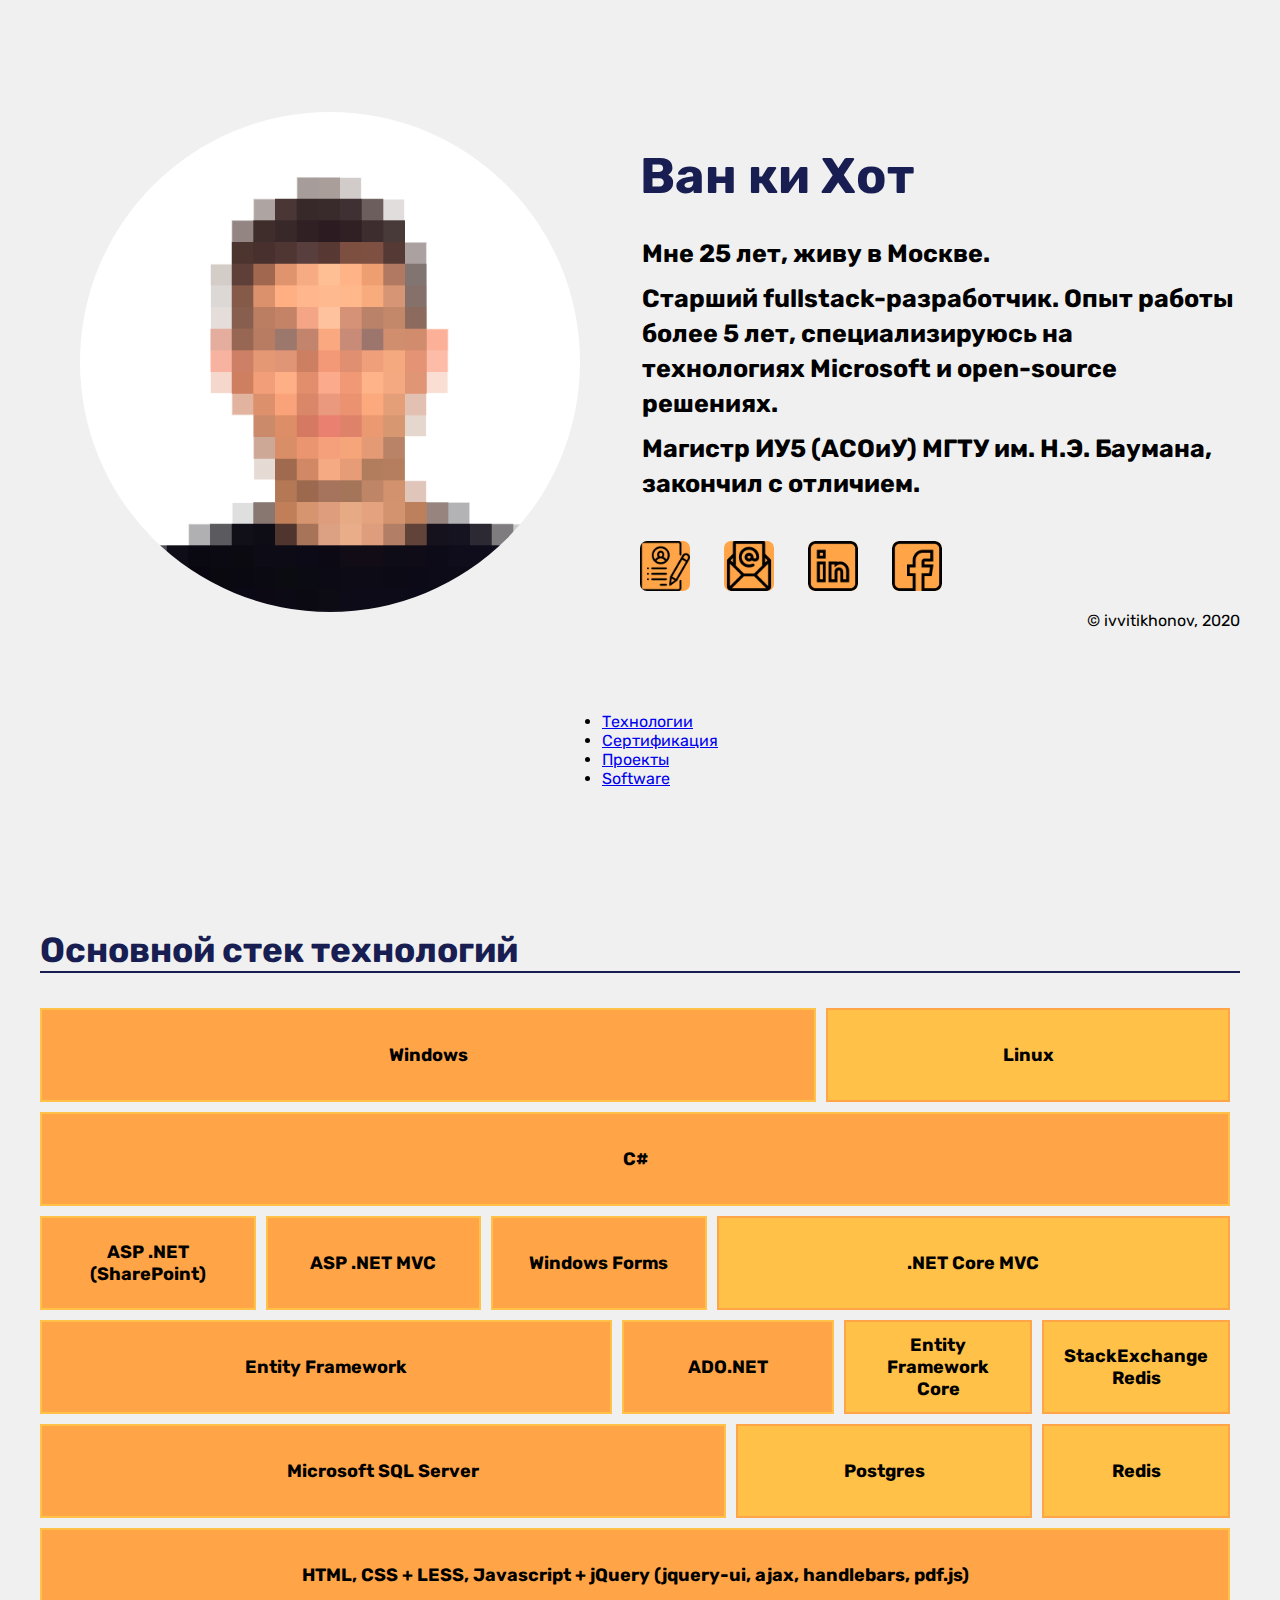
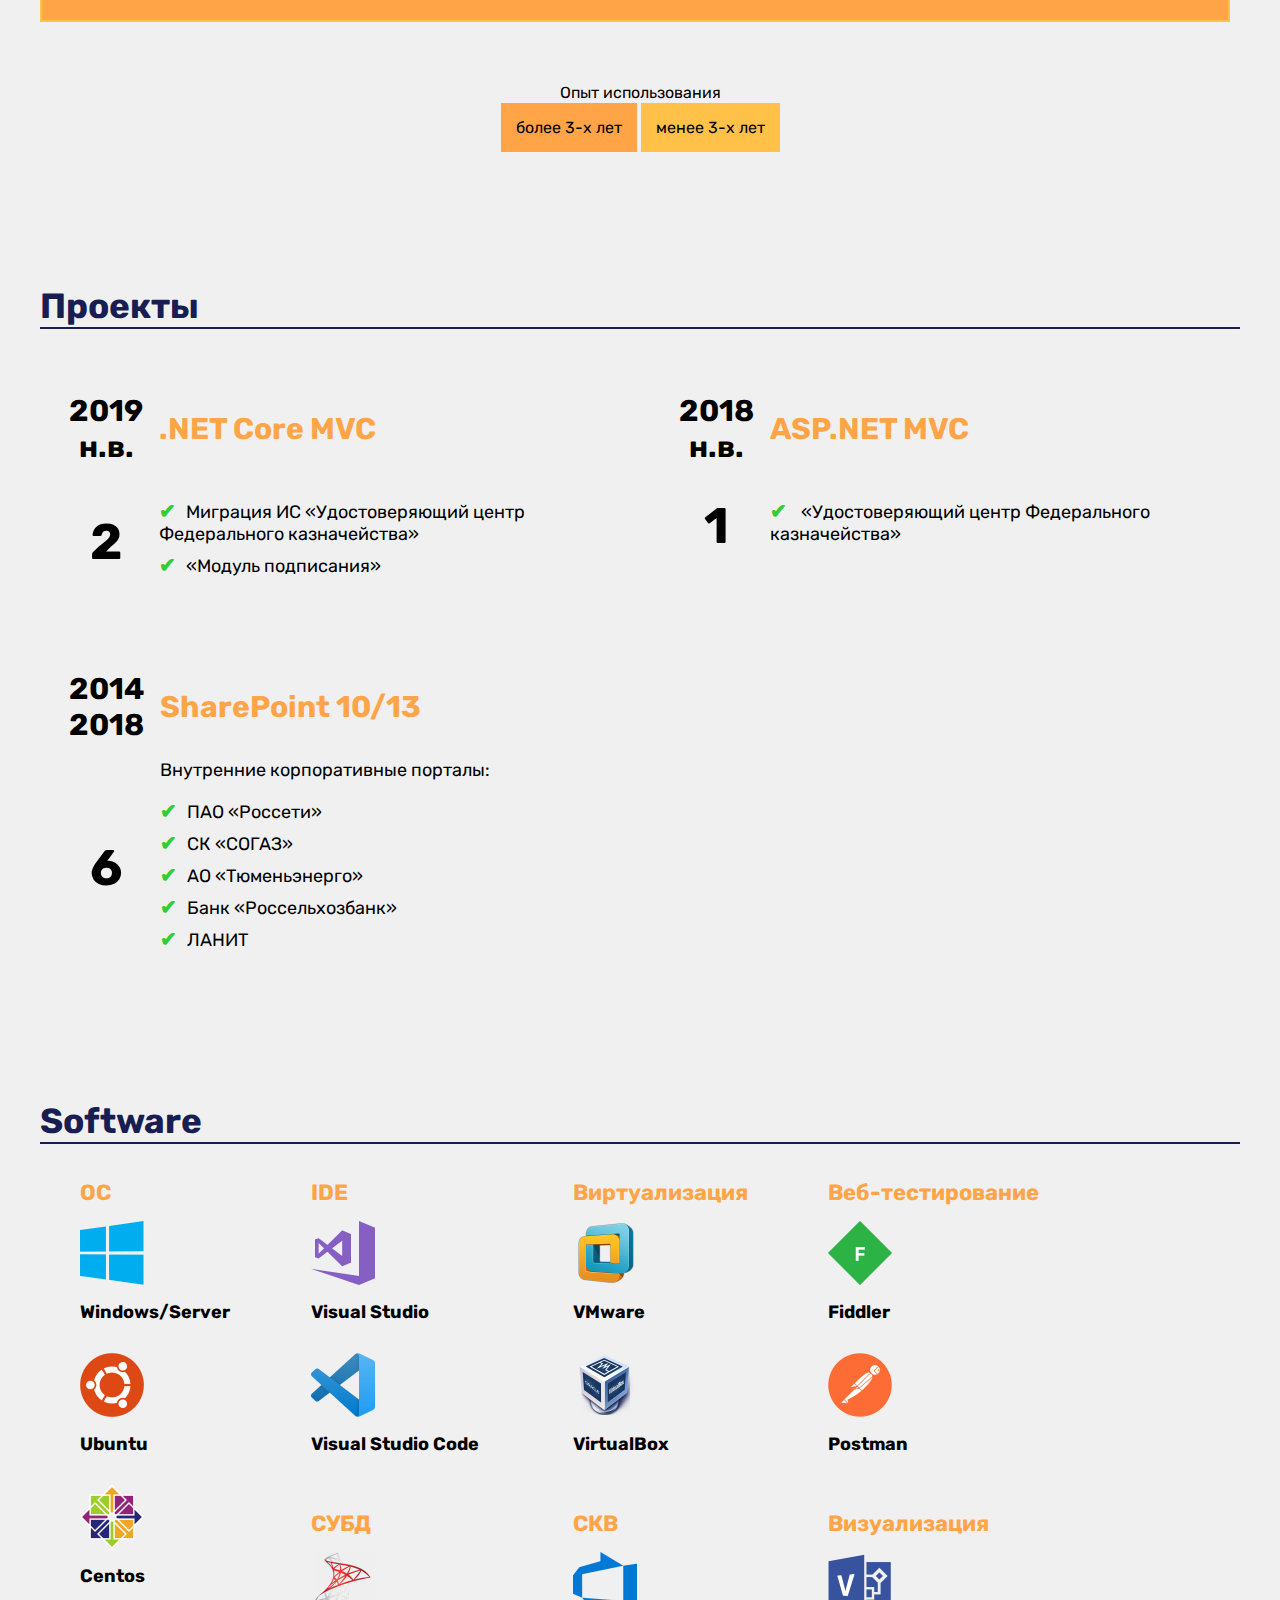
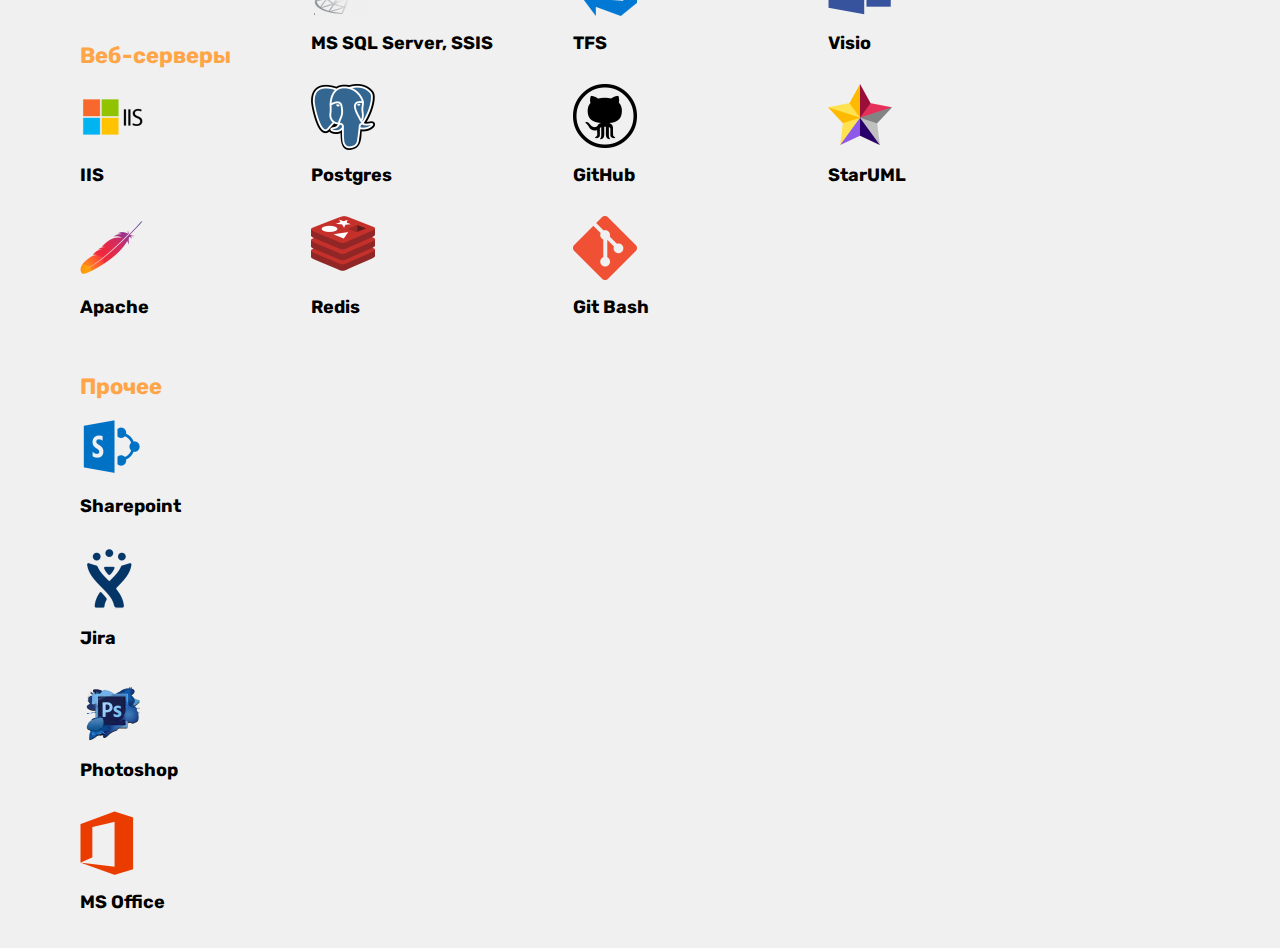
==== index.html @ 40500d55 "fix description" ====
<!-- based on https://teambit.io/ -->

<!DOCTYPE html>
<html>

<head>
        <meta name="viewport" content="width=device-width, initial-scale=1.0">
        <link href="https://fonts.googleapis.com/css?family=Rubik&display=swap&subset=cyrillic" rel="stylesheet">
        <link rel="stylesheet" type="text/css" href="css/style.css" />
        <link rel="stylesheet" type="text/css" href="css/main-stack.css" />
        <link rel="stylesheet" type="text/css" href="css/projects.css" />
        <link rel="stylesheet" type="text/css" href="css/tools.css" />
        <link rel="shortcut icon" href="img/favicon_transp.ico" type="image/x-icon">
        <script src="js/jquery-3.4.1.min.js"></script>
        <script src="js/code.js"></script>
        <title>
                Van ki Hot
        </title>
        <meta charset="utf-8">
</head>

<body>
        <a id="btn_up"></a>
        <main>
                <section class="page__section">
                        <figure class="page__section_content-left">
                                <img class="me__photo" src="img/me_500.png">
                        </figure>
                        <div class="page__section_content-right page__section_content-me">
                                <span class="me__name">
                                        Ван ки Хот
                                </span>
                                <p class="me__description">Мне 25 лет, живу в Москве.</p>
                                <p class="me__description">Старший fullstack-разработчик. Опыт работы более 5 лет,
                                                специализируюсь на технологиях Microsoft и open-source решениях.</p>
                                <p class="me__description">Магистр ИУ5 (АСОиУ) МГТУ им. Н.Э. Баумана, закончил с
                                        отличием.</p>
                                <div class="socials">
                                        <a class="socials__btn socials__btn-hh" href="#" title="Резюме"></a>
                                        <a class="socials__btn socials__btn-email" href="#" title="Почта"></a>
                                        <a class="socials__btn socials__btn-li" href="#" title="Linkedin"></a>
                                        <a class="socials__btn socials__btn-fb" href="#" title="Facebook"></a>
                                </div>
                                <p class="copy">&copy; ivvitikhonov, 2020 </p>
                        </div>
                </section>
                <div class="navigation">
                        <ul>
                                <li><a class="anchor" href="#tech">Технологии</a></li>
                                <li><a class="anchor" href="#certs">Сертификация</a></li>
                                <li><a class="anchor" href="#projects">Проекты</a></li>
                                <li><a class="anchor" href="#soft">Software</a></li>
                        </ul>
                </div>
        </main>
        <main>
                <section class="page__section">
                        <div class="page__section-title"><a name="tech">Основной стек технологий</a></div>
                        <div class="main-stack">
                                <div class="flex-container">
                                        <div class="main-stack__row win">Windows</div>
                                        <div class="main-stack__row lin ls3">Linux</div>
                                </div>
                                <div class="flex-container">
                                        <div class="main-stack__row csharp">C#</div>
                                </div>
                                <div class="flex-container">
                                        <div class="main-stack__row sp">ASP .NET (SharePoint)</div>
                                        <div class="main-stack__row net-mvc">ASP .NET MVC</div>
                                        <div class="main-stack__row win-forms">Windows Forms</div>
                                        <div class="main-stack__row net-core ls3">.NET Core MVC</div>
                                </div>
                                <div class="flex-container">
                                        <div class="main-stack__row ef">Entity Framework</div>
                                        <div class="main-stack__row ado-net">ADO.NET</div>
                                        <div class="main-stack__row ef-core ls3">Entity Framework Core</div>
                                        <div class="main-stack__row se-redis ls3">StackExchange Redis</div>
                                </div>
                                <div class="flex-container">
                                        <div class="main-stack__row ms-sql">Microsoft SQL Server</div>
                                        <div class="main-stack__row pg ls3">Postgres</div>
                                        <div class="main-stack__row redis ls3">Redis</div>
                                </div>
                                <div class="flex-container">
                                        <div class="main-stack__row web">HTML, CSS + LESS, Javascript + jQuery
                                                (jquery-ui, ajax, handlebars, pdf.js)</div>
                                </div>
                                <div class="main-stack_legend">
                                        <p>Опыт использования</p>
                                        <div class="duration mr3">более 3-х лет</div>
                                        <div class="duration ls3">менее 3-х лет</div>
                                </div>
                        </div>
                </section>
        </main>
        <main>
                <section class="page__section">
                        <div class="page__section-title"><a name="projects">Проекты</a></div>
                        <div class="projects">
                                <div class="flex-container">
                                        <div class="projects__row">
                                                <table>
                                                        <tr>
                                                                <td class="title">2019<br>н.в.</td>
                                                                <td class="title header">.NET Core MVC</td>
                                                        </tr>
                                                        <tr>
                                                                <td class="title count">2</td>
                                                                <td class="projects__row-description">
                                                                        <ul>
                                                                                <li>Миграция ИС «Удостоверяющий центр
                                                                                        Федерального казначейства»</li>
                                                                                <li>«Модуль подписания»</li>
                                                                        </ul>
                                                                </td>
                                                        </tr>
                                                </table>
                                        </div>
                                        <div class="projects__row">
                                                <table>
                                                        <tr>
                                                                <td class="title">2018<br>н.в.</td>
                                                                <td class="title header">ASP.NET MVC</td>
                                                        </tr>
                                                        <tr>
                                                                <td class="title count">1</td>
                                                                <td class="projects__row-description">
                                                                        <ul>
                                                                                <li>
                                                                                        «Удостоверяющий центр
                                                                                        Федерального казначейства»
                                                                                </li>
                                                                        </ul>

                                                                </td>
                                                        </tr>
                                                </table>
                                        </div>
                                        <div class="projects__row">
                                                <table>
                                                        <tr>
                                                                <td class="title">2014<br>2018</td>
                                                                <td class="title header">SharePoint 10/13</td>
                                                        </tr>
                                                        <tr>
                                                                <td class="title count">6</td>
                                                                <td class="projects__row-description">
                                                                        Внутренние корпоративные порталы:
                                                                        <ul>
                                                                                <li>ПАО «Россети»</li>
                                                                                <li>СК «СОГАЗ»</li>
                                                                                <li>АО «Тюменьэнерго»</li>
                                                                                <li>Банк «Россельхозбанк»</li>
                                                                                <li>ЛАНИТ</li>
                                                                        </ul>
                                                                </td>
                                                        </tr>
                                                </table>
                                        </div>
                                </div>
                        </div>
                </section>
        </main>
        <main>
                <section class="page__section">
                        <div class="page__section-title"><a name="soft">Software</a></div>
                        <div class="tools__container">
                                <div class="tools__container-column">
                                        <div class="tools__group">
                                                <div class="tools__group-title">ОС</div>
                                                <div class="tools__group-item">
                                                        <div class="tool__logo win10"></div>
                                                        <div class="tool__title">Windows/Server</div>
                                                </div>
                                                <div class="tools__group-item">
                                                        <div class="tool__logo ubuntu"></div>
                                                        <div class="tool__title">Ubuntu</div>
                                                </div>
                                                <div class="tools__group-item">
                                                        <div class="tool__logo centos"></div>
                                                        <div class="tool__title">Centos</div>
                                                </div>
                                        </div>
                                        <div class="tools__group">
                                                <div class="tools__group-title">Веб-серверы</div>
                                                <div class="tools__group-item">
                                                        <div class="tool__logo iis"></div>
                                                        <div class="tool__title">IIS</div>
                                                </div>
                                                <div class="tools__group-item">
                                                        <div class="tool__logo apache"></div>
                                                        <div class="tool__title">Apache</div>
                                                </div>
                                        </div>
                                </div>
                                <div class="tools__container-column">
                                        <div class="tools__group">
                                                <div class="tools__group-title">IDE</div>
                                                <div class="tools__group-item">
                                                        <div class="tool__logo vs"></div>
                                                        <div class="tool__title">Visual Studio</div>
                                                </div>
                                                <div class="tools__group-item">
                                                        <div class="tool__logo vscode"></div>
                                                        <div class="tool__title">Visual Studio Code</div>
                                                </div>
                                        </div>
                                        <div class="tools__group">
                                                <div class="tools__group-title">СУБД</div>
                                                <div class="tools__group-item">
                                                        <div class="tool__logo sqlserver"></div>
                                                        <div class="tool__title">MS SQL Server, SSIS</div>
                                                </div>
                                                <div class="tools__group-item">
                                                        <div class="tool__logo postgres"></div>
                                                        <div class="tool__title">Postgres</div>
                                                </div>
                                                <div class="tools__group-item">
                                                        <div class="tool__logo redis"></div>
                                                        <div class="tool__title">Redis</div>
                                                </div>
                                        </div>
                                </div>
                                <div class="tools__container-column">
                                        <div class="tools__group">
                                                <div class="tools__group-title">Виртуализация</div>
                                                <div class="tools__group-item">
                                                        <div class="tool__logo vmware"></div>
                                                        <div class="tool__title">VMware</div>
                                                </div>
                                                <div class="tools__group-item">
                                                        <div class="tool__logo vb"></div>
                                                        <div class="tool__title">VirtualBox</div>
                                                </div>
                                        </div>
                                        <div class="tools__group">
                                                <div class="tools__group-title">CКВ</div>
                                                <div class="tools__group-item">
                                                        <div class="tool__logo tfs"></div>
                                                        <div class="tool__title">TFS</div>
                                                </div>
                                                <div class="tools__group-item">
                                                        <div class="tool__logo github"></div>
                                                        <div class="tool__title">GitHub</div>
                                                </div>
                                                <div class="tools__group-item">
                                                        <div class="tool__logo git"></div>
                                                        <div class="tool__title">Git Bash</div>
                                                </div>
                                        </div>
                                </div>
                                <div class="tools__container-column">
                                        <div class="tools__group">
                                                <div class="tools__group-title">Веб-тестирование</div>
                                                <div class="tools__group-item">
                                                        <div class="tool__logo fiddler"></div>
                                                        <div class="tool__title">Fiddler</div>
                                                </div>
                                                <div class="tools__group-item">
                                                        <div class="tool__logo postman"></div>
                                                        <div class="tool__title">Postman</div>
                                                </div>
                                        </div>
                                        <div class="tools__group">
                                                <div class="tools__group-title">Визуализация</div>
                                                <div class="tools__group-item">
                                                        <div class="tool__logo visio"></div>
                                                        <div class="tool__title">Visio</div>
                                                </div>
                                                <div class="tools__group-item">
                                                        <div class="tool__logo staruml"></div>
                                                        <div class="tool__title">StarUML</div>
                                                </div>
                                        </div>
                                </div>
                                <div class="tools__container-column">
                                        <div class="tools__group">
                                                <div class="tools__group-title">Прочее</div>
                                                <div class="tools__group-item">
                                                        <div class="tool__logo sp"></div>
                                                        <div class="tool__title">Sharepoint</div>
                                                </div>
                                                <div class="tools__group-item">
                                                        <div class="tool__logo jira"></div>
                                                        <div class="tool__title">Jira</div>
                                                </div>
                                                <div class="tools__group-item">
                                                        <div class="tool__logo ps"></div>
                                                        <div class="tool__title">Photoshop</div>
                                                </div>
                                                <div class="tools__group-item">
                                                        <div class="tool__logo office"></div>
                                                        <div class="tool__title">MS Office</div>
                                                </div>
                                        </div>
                                </div>
                        </div>
                </section>
        </main>
</body>

</html>
---- css/style.css ----
html {
  font-family: Rubik, sans-serif;
}
body {
  min-height: 100%;
  margin: 0;
  background-color: #f0f0f0;
}
main {
  min-height: 100vh;
  display: flex;
  flex-direction: column;
  justify-content: center;
  align-items: center;
}
.page__section {
  width: 1200px;
  max-width: 1200px;
  clear: both;
}
.page__section-title {
  font-size: 35px;
  font-weight: bold;
  color: #181e52;
  border-bottom: 2px solid;
}
.page__section_content-left {
  float: left;
}
.page__section_content-right {
  float: right;
}
.page__section_content-me {
  padding: 50px 0;
  max-width: 600px;
}
.me__photo {
  background-color: white;
  max-width: 500px;
  width: 100%;
  height: auto;
  border-radius: 50%;
}
.me__name {
  display: block;
  font-weight: bold;
  color: #181e52;
  font-size: 50px;
  padding-bottom: 20px;
}
.me__description {
  line-height: 1.4;
  margin: 10px 0;
  font-weight: bold;
  font-size: 25px;
  padding-left: 2px;
}
.socials {
  padding: 30px 0 0;
}
.socials a:last-child {
  margin-right: 0;
}
.socials__btn {
  height: 50px;
  width: 50px;
  color: #fff;
  font-size: 0.875rem;
  background: #ffa547;
  border-radius: 7px;
  border: none;
  position: relative;
  display: inline-block;
  margin-right: 30px;
  background-size: contain;
}
.socials__btn-hh {
  background-image: url('../img/icon/resume.png');
}
.socials__btn-email {
  background-image: url('../img/icon/mail.png');
}
.socials__btn-li {
  background-image: url('../img/icon/linkedin.png');
}
.socials__btn-fb {
  background-image: url('../img/icon/facebook.png');
}
.copy {
  text-align: right;
}
@media screen and (max-width: 1200px) {
  .page__section {
    padding: 10px 10% 0;
    margin-bottom: 0;
    max-width: 600px;
  }
  .page__section_content-me {
    padding: 0;
  }
  .me__name {
    font-size: 30px;
    padding: 10px 0;
  }
  .me__description {
    font-size: 18px;
  }
  .copy {
    display: block;
    padding: 40px 0 10px;
    text-align: right;
  }
  .socials__btn {
    display: inline-block;
    margin-right: 12px;
  }
}
---- css/main-stack.css ----
/* Common */
.flex-container {
  display: flex;
  flex-direction: row;
  justify-content: space-between;
}
/* main-stack */
.main-stack {
  text-align: center;
  margin-top: 35px;
}
.main-stack__row {
  align-items: center;
  justify-content: center;
  display: flex;
  height: 50px;
  border: 2px solid #ffc147;
  padding: 20px;
  margin-bottom: 10px;
  margin-right: 10px;
  background: #ffa547;
  font-size: 18px;
  font-weight: bold;
}
.main-stack__row.ls3 {
  background: #ffc147;
  border: 2px solid #ffa547;
}
.main-stack__row.win {
  width: 61%;
}
.main-stack__row.lin {
  width: 30%;
}
.main-stack__row.csharp {
  width: 100%;
}
.main-stack__row.sp,
.main-stack__row.net-mvc,
.main-stack__row.win-forms {
  width: 14.3%;
}
.main-stack__row.net-core {
  width: 39.1%;
}
.main-stack__row.ef {
  width: 44%;
}
.main-stack__row.ado-net {
  width: 14%;
}
.main-stack__row.ef-core,
.main-stack__row.se-redis,
.main-stack__row.redis {
  width: 12%;
}
.main-stack__row.ms-sql {
  width: 53.5%;
}
.main-stack__row.pg {
  width: 21%;
}
.main-stack__row.web {
  width: 100%;
}
.main-stack_legend {
  padding: 35px;
}
.main-stack_legend .duration {
  width: 30px;
  height: 30px;
  display: inline;
  padding: 15px;
}
.main-stack_legend .duration.mr3 {
  background: #ffa547;
}
.main-stack_legend .duration.ls3 {
  background: #ffc147;
}
---- css/projects.css ----
.projects {
  text-align: center;
  margin-top: 35px;
}
.projects__row {
  width: 45%;
  align-items: center;
  display: flex;
  align-items: flex-start;
  padding: 20px;
  margin-bottom: 10px;
  margin-right: 10px;
  font-size: 18px;
}
.projects__row ul {
  padding: 0;
}
.projects__row li {
  padding-bottom: 8px;
  list-style-type: none;
}
.projects__row li:before {
  content: "✔";
  color: limegreen;
  font-weight: bold;
  padding-right: 10px;
  font-size: 20px;
}
.projects__row td:nth-child(2) {
  text-align: left;
}
.projects__row td {
  padding: 7px;
}
.projects__row-description {
  text-align: left;
  font-size: 18px;
}
.projects__row .title {
  font-size: 30px;
  font-weight: bold;
}
.projects__row .title.header {
  color: #ffa547;
}
.projects__row .title.count {
  font-size: 50px;
}
.flex-container {
  display: flex;
  flex-direction: row;
  justify-content: space-between;
  flex-wrap: wrap;
}
---- css/tools.css ----
.tools__container {
  display: flex;
  flex-wrap: wrap;
  margin-top: 15px;
}
.tools__group {
  padding: 20px 40px;
}
.tools__group-title {
  color: #ffa547;
  font-weight: bold;
  font-size: 22px;
}
.tools__group-item {
  background-repeat: no-repeat;
  padding: 15px 0;
}
.tools__group-item .tool__logo {
  width: 80px;
  height: 80px;
  background-repeat: no-repeat;
}
.tools__group-item .tool__logo.win10 {
  background-image: url('../img/tools/win10_64.png');
}
.tools__group-item .tool__logo.ubuntu {
  background-image: url('../img/tools/ubuntu_64.png');
}
.tools__group-item .tool__logo.centos {
  background-image: url('../img/tools/centos_64.png');
}
.tools__group-item .tool__logo.vs {
  background-image: url('../img/tools/vs_64.png');
}
.tools__group-item .tool__logo.vscode {
  background-image: url('../img/tools/vscode_64.png');
}
.tools__group-item .tool__logo.sqlserver {
  background-image: url('../img/tools/sqlserver_64.png');
}
.tools__group-item .tool__logo.postgres {
  background-image: url('../img/tools/postgres_64.png');
}
.tools__group-item .tool__logo.redis {
  background-image: url('../img/tools/redis_64.png');
}
.tools__group-item .tool__logo.iis {
  background-image: url('../img/tools/iis_64.png');
}
.tools__group-item .tool__logo.apache {
  background-image: url('../img/tools/apache_64.png');
}
.tools__group-item .tool__logo.vmware {
  background-image: url('../img/tools/vmware_64.png');
}
.tools__group-item .tool__logo.vb {
  background-image: url('../img/tools/vb_64.png');
}
.tools__group-item .tool__logo.fiddler {
  background-image: url('../img/tools/fiddler_64.png');
}
.tools__group-item .tool__logo.postman {
  background-image: url('../img/tools/postman_64.png');
}
.tools__group-item .tool__logo.tfs {
  background-image: url('../img/tools/tfs_64.png');
}
.tools__group-item .tool__logo.git {
  background-image: url('../img/tools/git_64.png');
}
.tools__group-item .tool__logo.github {
  background-image: url('../img/tools/github_64.png');
}
.tools__group-item .tool__logo.visio {
  background-image: url('../img/tools/visio_64.png');
}
.tools__group-item .tool__logo.staruml {
  background-image: url('../img/tools/staruml_64.png');
}
.tools__group-item .tool__logo.ps {
  background-image: url('../img/tools/ps_64.png');
}
.tools__group-item .tool__logo.jira {
  background-image: url('../img/tools/jira_64.png');
}
.tools__group-item .tool__logo.office {
  background-image: url('../img/tools/office_64.png');
}
.tools__group-item .tool__logo.sp {
  background-image: url('../img/tools/sp_64.png');
}
.tools__group-item .tool__use {
  height: 20px;
  width: 128px;
  background-color: lime;
  border-radius: 20px;
}
.tools__group-item .tool__title {
  color: black;
  font-weight: bold;
  font-size: 18px;
}
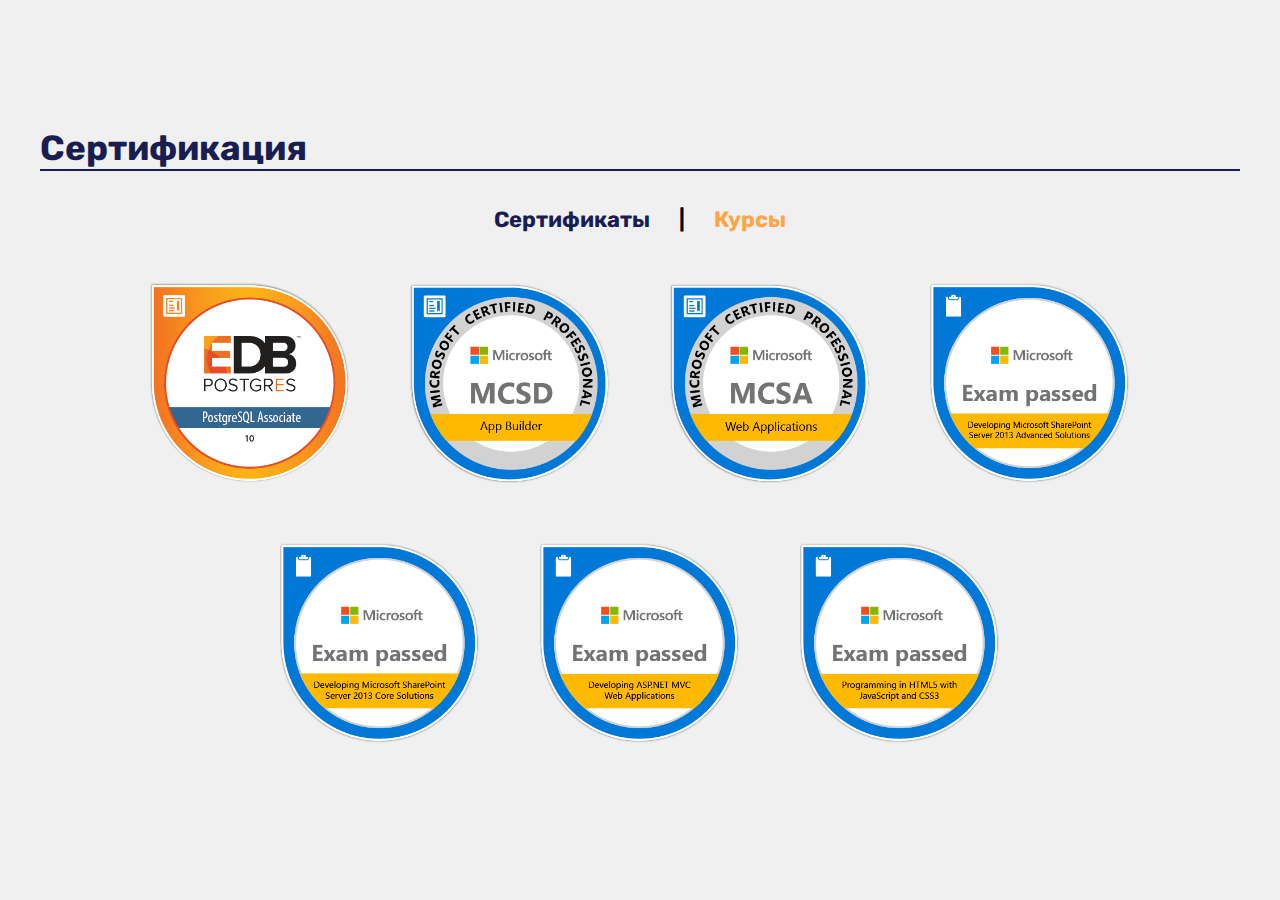
==== commit 945d94ad: "init commit" ====
--- a/index.html
+++ b/index.html
@@ -7,9 +7,7 @@
         <meta name="viewport" content="width=device-width, initial-scale=1.0">
         <link href="https://fonts.googleapis.com/css?family=Rubik&display=swap&subset=cyrillic" rel="stylesheet">
         <link rel="stylesheet" type="text/css" href="css/style.css" />
-        <link rel="stylesheet" type="text/css" href="css/main-stack.css" />
-        <link rel="stylesheet" type="text/css" href="css/projects.css" />
-        <link rel="stylesheet" type="text/css" href="css/tools.css" />
+        <link rel="stylesheet" type="text/css" href="css/certs.css" />
         <link rel="shortcut icon" href="img/favicon_transp.ico" type="image/x-icon">
         <script src="js/jquery-3.4.1.min.js"></script>
         <script src="js/code.js"></script>
@@ -20,279 +18,29 @@
 </head>
 
 <body>
-        <a id="btn_up"></a>
         <main>
                 <section class="page__section">
-                        <figure class="page__section_content-left">
-                                <img class="me__photo" src="img/me_500.png">
-                        </figure>
-                        <div class="page__section_content-right page__section_content-me">
-                                <span class="me__name">
-                                        Ван ки Хот
-                                </span>
-                                <p class="me__description">Мне 25 лет, живу в Москве.</p>
-                                <p class="me__description">Старший fullstack-разработчик. Опыт работы более 5 лет,
-                                                специализируюсь на технологиях Microsoft и open-source решениях.</p>
-                                <p class="me__description">Магистр ИУ5 (АСОиУ) МГТУ им. Н.Э. Баумана, закончил с
-                                        отличием.</p>
-                                <div class="socials">
-                                        <a class="socials__btn socials__btn-hh" href="#" title="Резюме"></a>
-                                        <a class="socials__btn socials__btn-email" href="#" title="Почта"></a>
-                                        <a class="socials__btn socials__btn-li" href="#" title="Linkedin"></a>
-                                        <a class="socials__btn socials__btn-fb" href="#" title="Facebook"></a>
+                        <div class="page__section-title"><a name="certs">Сертификация</a></div>
+                        <div id="certs">
+                                <div class="sub-titles">
+                                        <div class="sub-title" data-source="0">Сертификаты</div>
+                                        <div class="sub-title-delimiter">|</div>
+                                        <div class="sub-title" data-source="1">Курсы</div>
                                 </div>
-                                <p class="copy">&copy; ivvitikhonov, 2020 </p>
-                        </div>
-                </section>
-                <div class="navigation">
-                        <ul>
-                                <li><a class="anchor" href="#tech">Технологии</a></li>
-                                <li><a class="anchor" href="#certs">Сертификация</a></li>
-                                <li><a class="anchor" href="#projects">Проекты</a></li>
-                                <li><a class="anchor" href="#soft">Software</a></li>
-                        </ul>
-                </div>
-        </main>
-        <main>
-                <section class="page__section">
-                        <div class="page__section-title"><a name="tech">Основной стек технологий</a></div>
-                        <div class="main-stack">
-                                <div class="flex-container">
-                                        <div class="main-stack__row win">Windows</div>
-                                        <div class="main-stack__row lin ls3">Linux</div>
+                                <div id="cert-items" class="flex-container" data-target="0">
+                                        <div class="cert edb-pg-a"></div>
+                                        <div class="cert mcsd"></div>
+                                        <div class="cert mcsa"></div>
+                                        <div class="cert ms489"></div>
+                                        <div class="cert ms488"></div>
+                                        <div class="cert ms486"></div>
+                                        <div class="cert ms480"></div>
                                 </div>
-                                <div class="flex-container">
-                                        <div class="main-stack__row csharp">C#</div>
-                                </div>
-                                <div class="flex-container">
-                                        <div class="main-stack__row sp">ASP .NET (SharePoint)</div>
-                                        <div class="main-stack__row net-mvc">ASP .NET MVC</div>
-                                        <div class="main-stack__row win-forms">Windows Forms</div>
-                                        <div class="main-stack__row net-core ls3">.NET Core MVC</div>
-                                </div>
-                                <div class="flex-container">
-                                        <div class="main-stack__row ef">Entity Framework</div>
-                                        <div class="main-stack__row ado-net">ADO.NET</div>
-                                        <div class="main-stack__row ef-core ls3">Entity Framework Core</div>
-                                        <div class="main-stack__row se-redis ls3">StackExchange Redis</div>
-                                </div>
-                                <div class="flex-container">
-                                        <div class="main-stack__row ms-sql">Microsoft SQL Server</div>
-                                        <div class="main-stack__row pg ls3">Postgres</div>
-                                        <div class="main-stack__row redis ls3">Redis</div>
-                                </div>
-                                <div class="flex-container">
-                                        <div class="main-stack__row web">HTML, CSS + LESS, Javascript + jQuery
-                                                (jquery-ui, ajax, handlebars, pdf.js)</div>
-                                </div>
-                                <div class="main-stack_legend">
-                                        <p>Опыт использования</p>
-                                        <div class="duration mr3">более 3-х лет</div>
-                                        <div class="duration ls3">менее 3-х лет</div>
-                                </div>
-                        </div>
-                </section>
-        </main>
-        <main>
-                <section class="page__section">
-                        <div class="page__section-title"><a name="projects">Проекты</a></div>
-                        <div class="projects">
-                                <div class="flex-container">
-                                        <div class="projects__row">
-                                                <table>
-                                                        <tr>
-                                                                <td class="title">2019<br>н.в.</td>
-                                                                <td class="title header">.NET Core MVC</td>
-                                                        </tr>
-                                                        <tr>
-                                                                <td class="title count">2</td>
-                                                                <td class="projects__row-description">
-                                                                        <ul>
-                                                                                <li>Миграция ИС «Удостоверяющий центр
-                                                                                        Федерального казначейства»</li>
-                                                                                <li>«Модуль подписания»</li>
-                                                                        </ul>
-                                                                </td>
-                                                        </tr>
-                                                </table>
-                                        </div>
-                                        <div class="projects__row">
-                                                <table>
-                                                        <tr>
-                                                                <td class="title">2018<br>н.в.</td>
-                                                                <td class="title header">ASP.NET MVC</td>
-                                                        </tr>
-                                                        <tr>
-                                                                <td class="title count">1</td>
-                                                                <td class="projects__row-description">
-                                                                        <ul>
-                                                                                <li>
-                                                                                        «Удостоверяющий центр
-                                                                                        Федерального казначейства»
-                                                                                </li>
-                                                                        </ul>
-
-                                                                </td>
-                                                        </tr>
-                                                </table>
-                                        </div>
-                                        <div class="projects__row">
-                                                <table>
-                                                        <tr>
-                                                                <td class="title">2014<br>2018</td>
-                                                                <td class="title header">SharePoint 10/13</td>
-                                                        </tr>
-                                                        <tr>
-                                                                <td class="title count">6</td>
-                                                                <td class="projects__row-description">
-                                                                        Внутренние корпоративные порталы:
-                                                                        <ul>
-                                                                                <li>ПАО «Россети»</li>
-                                                                                <li>СК «СОГАЗ»</li>
-                                                                                <li>АО «Тюменьэнерго»</li>
-                                                                                <li>Банк «Россельхозбанк»</li>
-                                                                                <li>ЛАНИТ</li>
-                                                                        </ul>
-                                                                </td>
-                                                        </tr>
-                                                </table>
-                                        </div>
-                                </div>
-                        </div>
-                </section>
-        </main>
-        <main>
-                <section class="page__section">
-                        <div class="page__section-title"><a name="soft">Software</a></div>
-                        <div class="tools__container">
-                                <div class="tools__container-column">
-                                        <div class="tools__group">
-                                                <div class="tools__group-title">ОС</div>
-                                                <div class="tools__group-item">
-                                                        <div class="tool__logo win10"></div>
-                                                        <div class="tool__title">Windows/Server</div>
-                                                </div>
-                                                <div class="tools__group-item">
-                                                        <div class="tool__logo ubuntu"></div>
-                                                        <div class="tool__title">Ubuntu</div>
-                                                </div>
-                                                <div class="tools__group-item">
-                                                        <div class="tool__logo centos"></div>
-                                                        <div class="tool__title">Centos</div>
-                                                </div>
-                                        </div>
-                                        <div class="tools__group">
-                                                <div class="tools__group-title">Веб-серверы</div>
-                                                <div class="tools__group-item">
-                                                        <div class="tool__logo iis"></div>
-                                                        <div class="tool__title">IIS</div>
-                                                </div>
-                                                <div class="tools__group-item">
-                                                        <div class="tool__logo apache"></div>
-                                                        <div class="tool__title">Apache</div>
-                                                </div>
-                                        </div>
-                                </div>
-                                <div class="tools__container-column">
-                                        <div class="tools__group">
-                                                <div class="tools__group-title">IDE</div>
-                                                <div class="tools__group-item">
-                                                        <div class="tool__logo vs"></div>
-                                                        <div class="tool__title">Visual Studio</div>
-                                                </div>
-                                                <div class="tools__group-item">
-                                                        <div class="tool__logo vscode"></div>
-                                                        <div class="tool__title">Visual Studio Code</div>
-                                                </div>
-                                        </div>
-                                        <div class="tools__group">
-                                                <div class="tools__group-title">СУБД</div>
-                                                <div class="tools__group-item">
-                                                        <div class="tool__logo sqlserver"></div>
-                                                        <div class="tool__title">MS SQL Server, SSIS</div>
-                                                </div>
-                                                <div class="tools__group-item">
-                                                        <div class="tool__logo postgres"></div>
-                                                        <div class="tool__title">Postgres</div>
-                                                </div>
-                                                <div class="tools__group-item">
-                                                        <div class="tool__logo redis"></div>
-                                                        <div class="tool__title">Redis</div>
-                                                </div>
-                                        </div>
-                                </div>
-                                <div class="tools__container-column">
-                                        <div class="tools__group">
-                                                <div class="tools__group-title">Виртуализация</div>
-                                                <div class="tools__group-item">
-                                                        <div class="tool__logo vmware"></div>
-                                                        <div class="tool__title">VMware</div>
-                                                </div>
-                                                <div class="tools__group-item">
-                                                        <div class="tool__logo vb"></div>
-                                                        <div class="tool__title">VirtualBox</div>
-                                                </div>
-                                        </div>
-                                        <div class="tools__group">
-                                                <div class="tools__group-title">CКВ</div>
-                                                <div class="tools__group-item">
-                                                        <div class="tool__logo tfs"></div>
-                                                        <div class="tool__title">TFS</div>
-                                                </div>
-                                                <div class="tools__group-item">
-                                                        <div class="tool__logo github"></div>
-                                                        <div class="tool__title">GitHub</div>
-                                                </div>
-                                                <div class="tools__group-item">
-                                                        <div class="tool__logo git"></div>
-                                                        <div class="tool__title">Git Bash</div>
-                                                </div>
-                                        </div>
-                                </div>
-                                <div class="tools__container-column">
-                                        <div class="tools__group">
-                                                <div class="tools__group-title">Веб-тестирование</div>
-                                                <div class="tools__group-item">
-                                                        <div class="tool__logo fiddler"></div>
-                                                        <div class="tool__title">Fiddler</div>
-                                                </div>
-                                                <div class="tools__group-item">
-                                                        <div class="tool__logo postman"></div>
-                                                        <div class="tool__title">Postman</div>
-                                                </div>
-                                        </div>
-                                        <div class="tools__group">
-                                                <div class="tools__group-title">Визуализация</div>
-                                                <div class="tools__group-item">
-                                                        <div class="tool__logo visio"></div>
-                                                        <div class="tool__title">Visio</div>
-                                                </div>
-                                                <div class="tools__group-item">
-                                                        <div class="tool__logo staruml"></div>
-                                                        <div class="tool__title">StarUML</div>
-                                                </div>
-                                        </div>
-                                </div>
-                                <div class="tools__container-column">
-                                        <div class="tools__group">
-                                                <div class="tools__group-title">Прочее</div>
-                                                <div class="tools__group-item">
-                                                        <div class="tool__logo sp"></div>
-                                                        <div class="tool__title">Sharepoint</div>
-                                                </div>
-                                                <div class="tools__group-item">
-                                                        <div class="tool__logo jira"></div>
-                                                        <div class="tool__title">Jira</div>
-                                                </div>
-                                                <div class="tools__group-item">
-                                                        <div class="tool__logo ps"></div>
-                                                        <div class="tool__title">Photoshop</div>
-                                                </div>
-                                                <div class="tools__group-item">
-                                                        <div class="tool__logo office"></div>
-                                                        <div class="tool__title">MS Office</div>
-                                                </div>
-                                        </div>
+                                <div id="course-items" class="flex-container hidden" data-target="1">
+                                        <div class="course course_1"></div>
+                                        <div class="course course_2"></div>
+                                        <div class="course course_3"></div>
+                                        <div class="course course_4"></div>
                                 </div>
                         </div>
                 </section>
--- a/css/style.css
+++ b/css/style.css
@@ -89,6 +89,58 @@
 .copy {
   text-align: right;
 }
+.navigation {
+  padding: 30px;
+  color: #181e52;
+  font-size: 25px;
+  font-weight: bold;
+}
+.navigation ul {
+  padding: 0;
+}
+.navigation ul li {
+  display: inline;
+  padding: 0 25px;
+}
+.anchor {
+  text-decoration: none;
+}
+.anchor:link,
+.anchor:visited {
+  color: #181e52;
+}
+.anchor:hover {
+  color: #ffa547;
+}
+#btn_up {
+  display: inline-block;
+  background-color: #ffa547;
+  width: 50px;
+  height: 50px;
+  text-align: center;
+  border-radius: 4px;
+  position: fixed;
+  bottom: 50px;
+  right: 50px;
+  opacity: 0;
+  visibility: hidden;
+  z-index: 1000;
+}
+#btn_up::after {
+  content: "\21EA";
+  font-size: 40px;
+  line-height: 50px;
+  color: #fff;
+}
+#btn_up:hover,
+#btn_up:active {
+  cursor: pointer;
+  background-color: #181e52;
+}
+#btn_up.show {
+  opacity: 1;
+  visibility: visible;
+}
 @media screen and (max-width: 1200px) {
   .page__section {
     padding: 10px 10% 0;
--- a/css/certs.css
+++ b/css/certs.css
@@ -0,0 +1,91 @@
+#certs {
+  text-align: center;
+  margin-top: 35px;
+}
+#certs .hidden {
+  display: none;
+}
+#certs .sub-titles {
+  text-align: center;
+  padding-bottom: 20px;
+}
+#certs .sub-titles .sub-title {
+  display: inline;
+  font-size: 22px;
+  color: #ffa547;
+  font-weight: bold;
+  cursor: pointer;
+}
+#certs .sub-titles .sub-title:first-child {
+  color: #181e52;
+}
+#certs .sub-titles .sub-title-delimiter {
+  display: inline;
+  font-size: 22px;
+  color: black;
+  font-weight: bold;
+  padding: 0 25px;
+}
+#certs .sub-titles .sub-title:hover {
+  color: #181e52;
+}
+#certs .cert {
+  width: 200px;
+  height: 200px;
+  margin: 30px;
+}
+#certs .cert.mcsd {
+  background: url(../img/certs/MCSD.png);
+  background-size: contain;
+}
+#certs .cert.mcsa {
+  background: url(../img/certs/MCSA.png);
+  background-size: contain;
+}
+#certs .cert.ms489 {
+  background: url(../img/certs/489.png);
+  background-size: contain;
+}
+#certs .cert.ms488 {
+  background: url(../img/certs/488.png);
+  background-size: contain;
+}
+#certs .cert.ms486 {
+  background: url(../img/certs/486.png);
+  background-size: contain;
+}
+#certs .cert.ms480 {
+  background: url(../img/certs/480.png);
+  background-size: contain;
+}
+#certs .cert.edb-pg-a {
+  background: url(../img/certs/EDB_PG_A.png);
+  background-size: contain;
+}
+#certs #course-items .course {
+  width: 500px;
+  height: 354px;
+  margin: 30px;
+}
+#certs #course-items .course_1 {
+  background: url(../img/courses/course_1.jpg);
+  background-size: contain;
+}
+#certs #course-items .course_2 {
+  background: url(../img/courses/course_2.jpg);
+  background-size: contain;
+}
+#certs #course-items .course_3 {
+  background: url(../img/courses/course_3.jpg);
+  background-size: contain;
+}
+#certs #course-items .course_4 {
+  background: url(../img/courses/course_4.jpg);
+  background-size: contain;
+}
+.flex-container {
+  display: flex;
+  flex-direction: row;
+  justify-content: center;
+  flex-wrap: wrap;
+}
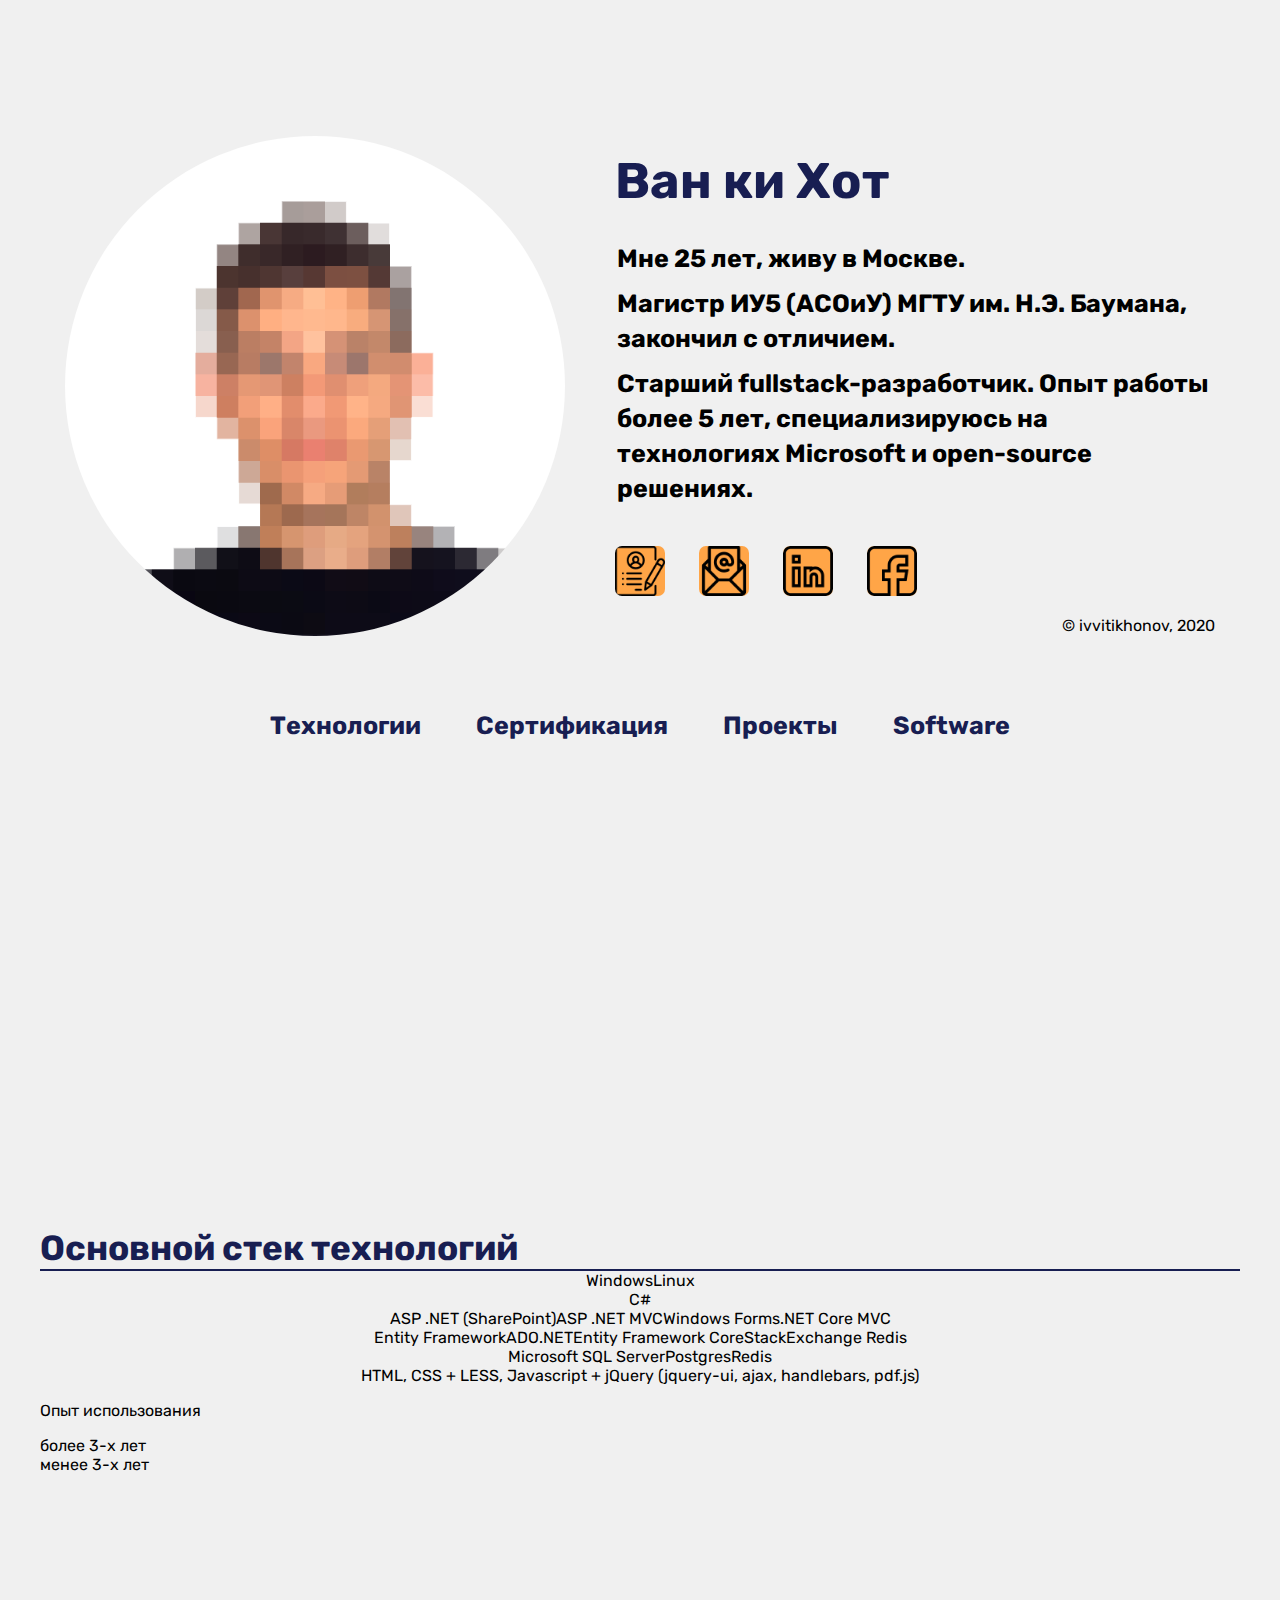
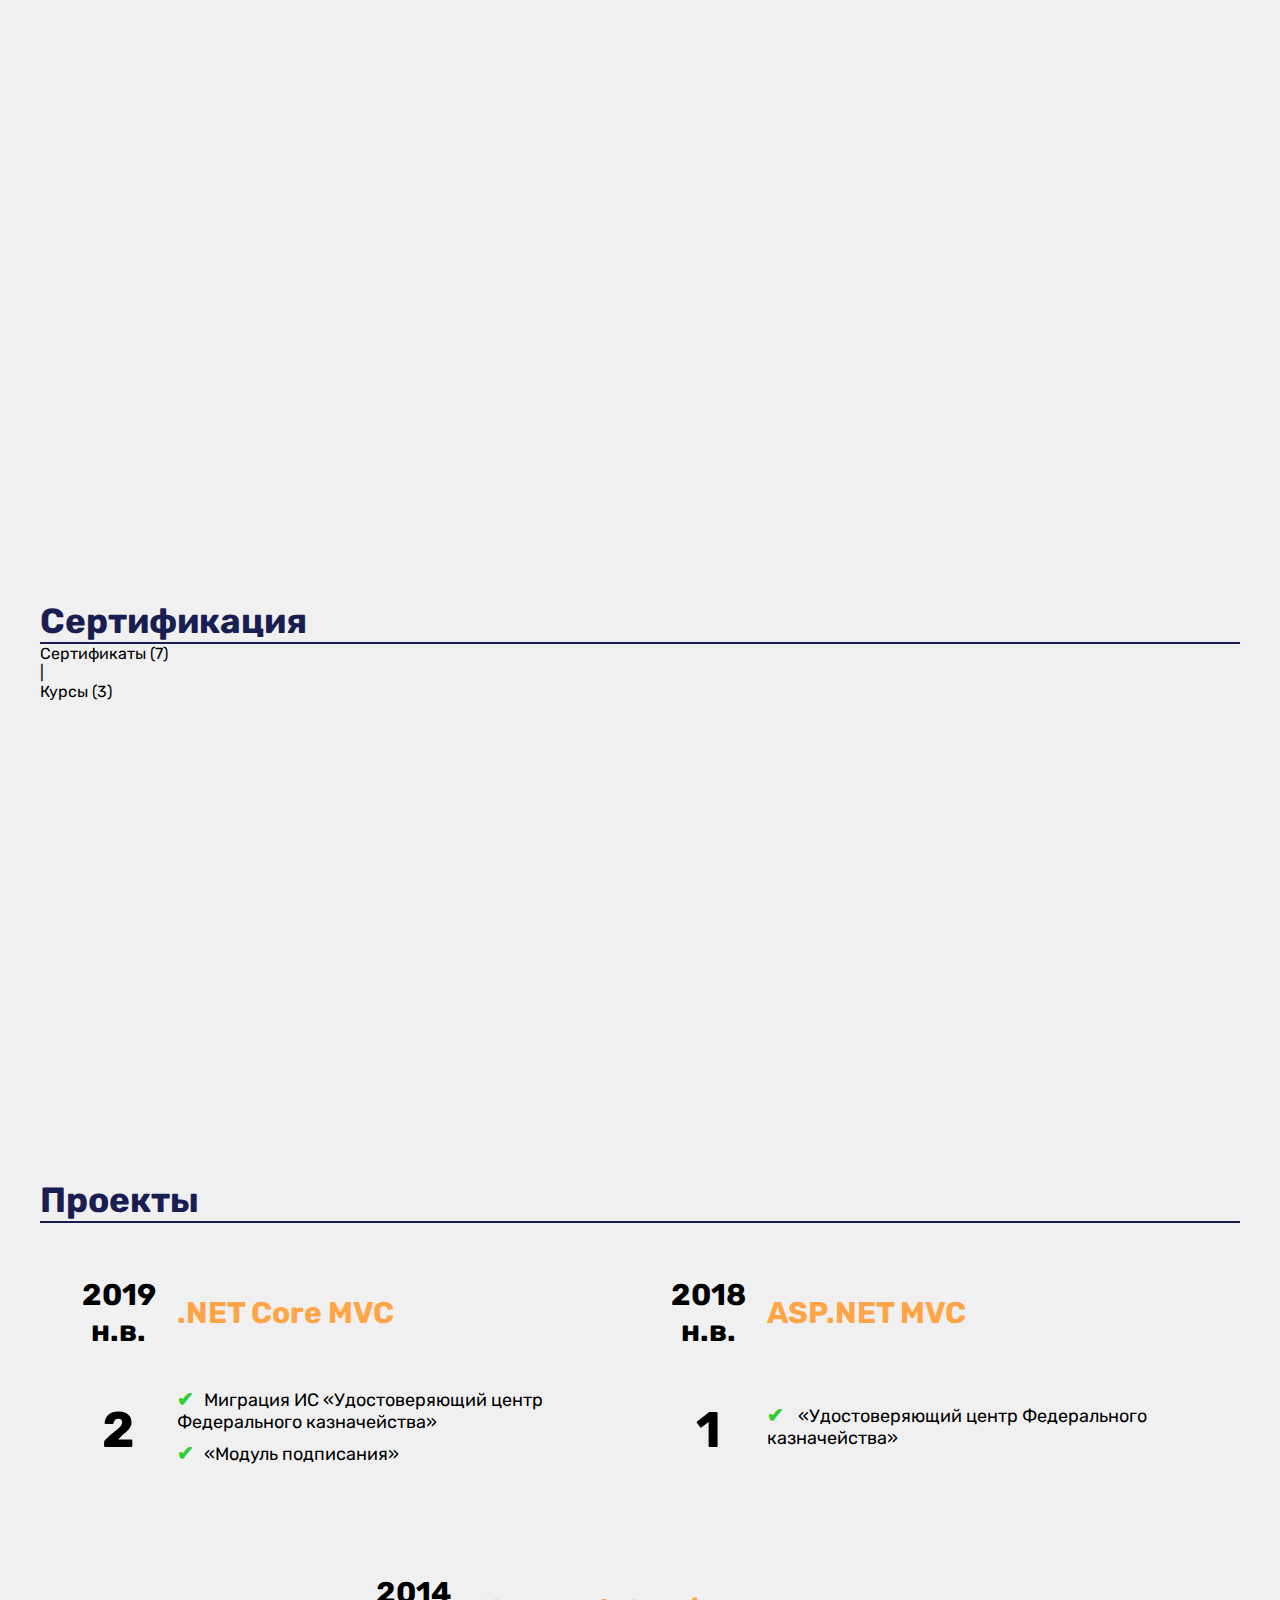
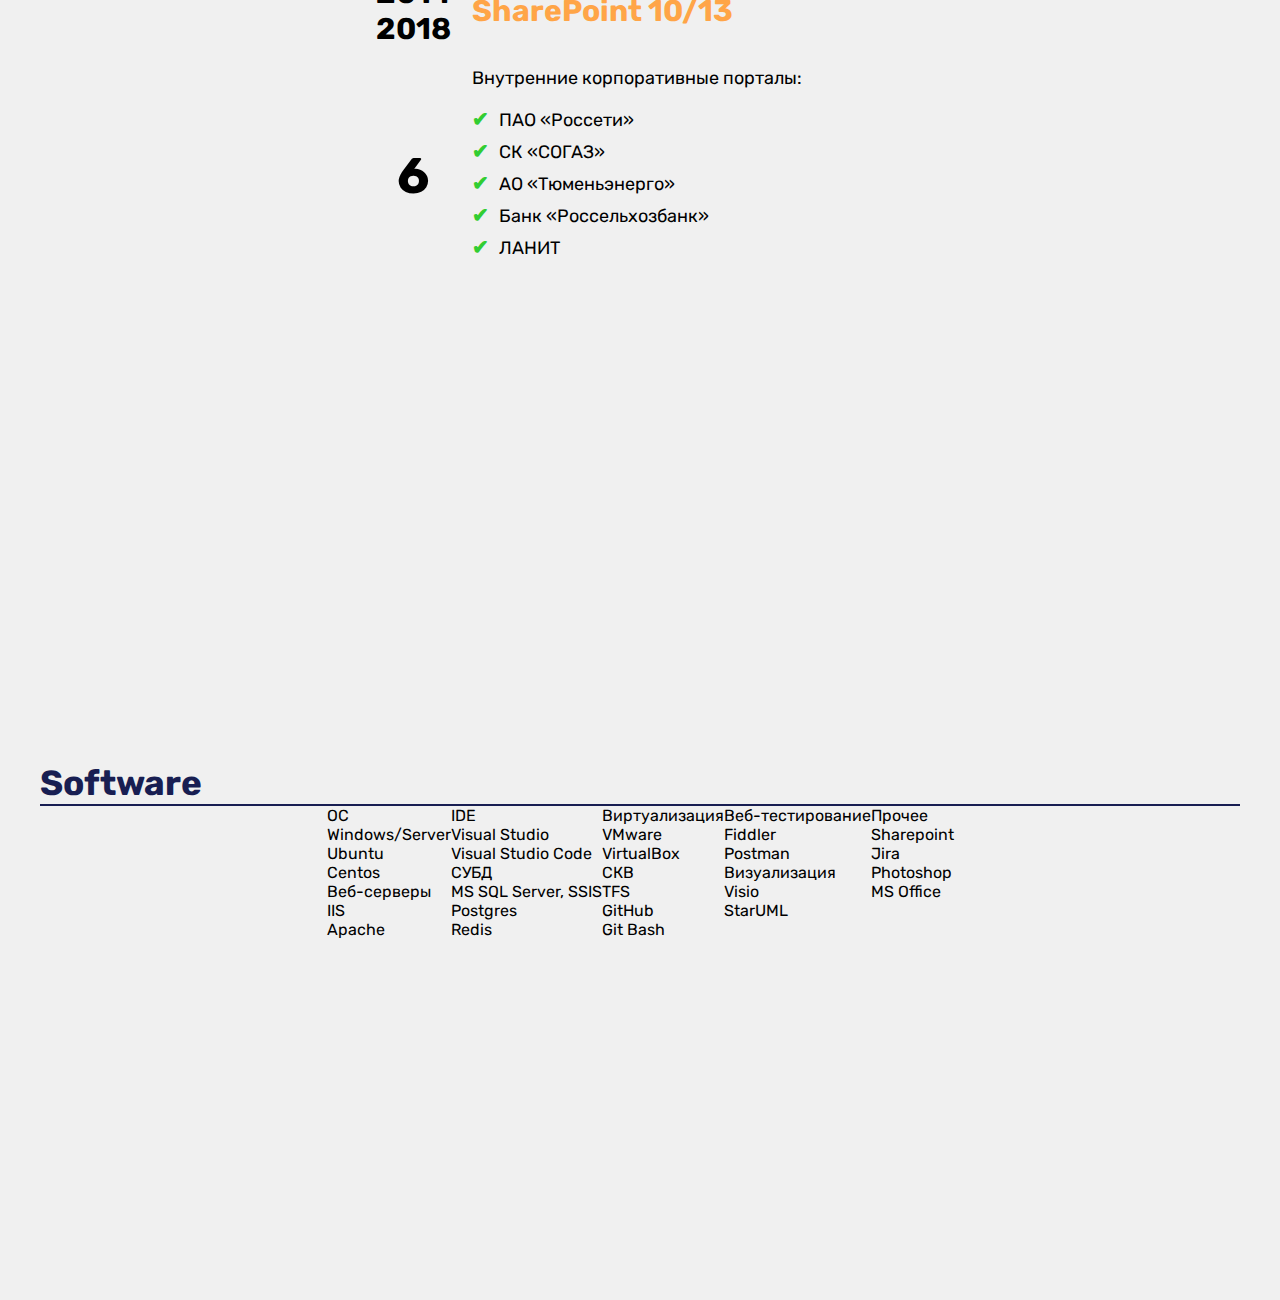
==== commit e55328a6: "mobile styles v2" ====
--- a/index.html
+++ b/index.html
@@ -4,10 +4,14 @@
 <html>
 
 <head>
-        <meta name="viewport" content="width=device-width, initial-scale=1.0">
+        <meta name="viewport" content="width=device-width, user-scalable=yes">
         <link href="https://fonts.googleapis.com/css?family=Rubik&display=swap&subset=cyrillic" rel="stylesheet">
         <link rel="stylesheet" type="text/css" href="css/style.css" />
+        <link rel="stylesheet" type="text/css" href="css/about.css" />
+        <link rel="stylesheet" type="text/css" href="css/main-stack.css" />
         <link rel="stylesheet" type="text/css" href="css/certs.css" />
+        <link rel="stylesheet" type="text/css" href="css/projects.css" />
+        <link rel="stylesheet" type="text/css" href="css/tools.css" />
         <link rel="shortcut icon" href="img/favicon_transp.ico" type="image/x-icon">
         <script src="js/jquery-3.4.1.min.js"></script>
         <script src="js/code.js"></script>
@@ -15,17 +19,117 @@
                 Van ki Hot
         </title>
         <meta charset="utf-8">
+
+        <!-- Yandex.Metrika counter -->
+        <script type="text/javascript">
+                (function (m, e, t, r, i, k, a) {
+                        m[i] = m[i] || function () { (m[i].a = m[i].a || []).push(arguments) };
+                        m[i].l = 1 * new Date(); k = e.createElement(t), a = e.getElementsByTagName(t)[0], k.async = 1, k.src = r, a.parentNode.insertBefore(k, a)
+                })
+                        (window, document, "script", "https://mc.yandex.ru/metrika/tag.js", "ym");
+
+                ym(61140619, "init", {
+                        clickmap: true,
+                        trackLinks: true,
+                        accurateTrackBounce: true,
+                        webvisor: true
+                });
+        </script>
+        <noscript>
+                <div><img src="https://mc.yandex.ru/watch/61140619" style="position:absolute; left:-9999px;" alt="" />
+                </div>
+        </noscript>
+        <!-- /Yandex.Metrika counter -->
 </head>
 
 <body>
-        <main>
-                <section class="page__section">
-                        <div class="page__section-title"><a name="certs">Сертификация</a></div>
-                        <div id="certs">
+        <a id="btn_up"></a>
+        <main>
+                <section class="page__section">
+                        <div id="about" class="flex-container">
+                                <div class="photo"></div>
+                                <div class="info">
+                                        <span class="name">
+                                                Ван ки Хот
+                                        </span>
+                                        <p class="description">Мне 25 лет, живу в Москве.</p>
+                                        <p class="description">Магистр ИУ5 (АСОиУ) МГТУ им. Н.Э. Баумана, закончил с
+                                                отличием.</p>
+                                        <p class="description">Старший fullstack-разработчик. Опыт работы более 5 лет,
+                                                специализируюсь на технологиях Microsoft и open-source решениях.</p>
+                                        <div class="socials">
+                                                <a class="btn hh"
+                                                        href="https://hh.ru/resume/0b0041b1ff03eb88200039ed1f504e67337348"
+                                                        target="_blank" title="Резюме"></a>
+                                                <a class="btn email" href="mailto:quiteman@mail.ru" target="_blank"
+                                                        title="Почта"></a>
+                                                <a class="btn in" href="https://www.linkedin.com/in/ivvitikhonov/"
+                                                        target="_blank" title="Linkedin"></a>
+                                                <a class="btn fb" href="https://www.facebook.com/ivvitikhonov"
+                                                        target="_blank" title="Facebook"></a>
+                                        </div>
+                                        <p class="copy">&copy; ivvitikhonov, 2020 </p>
+                                </div>
+                                <div id="nav">
+                                        <ul>
+                                                <li><a class="anchor" href="#tech">Технологии</a></li>
+                                                <li><a class="anchor" href="#cert">Сертификация</a></li>
+                                                <li><a class="anchor" href="#proj">Проекты</a></li>
+                                                <li><a class="anchor" href="#soft">Software</a></li>
+                                        </ul>
+                                </div>
+                        </div>
+
+                </section>
+        </main>
+        <main>
+                <section class="page__section">
+                        <div class="page__section-title"><a name="tech">Основной стек технологий</a></div>
+                        <div id="main-stack">
+                                <div class="flex-container">
+                                        <div class="row win">Windows</div>
+                                        <div class="row lin ls3">Linux</div>
+                                </div>
+                                <div class="flex-container">
+                                        <div class="row csharp">C#</div>
+                                </div>
+                                <div class="flex-container">
+                                        <div class="row sp">ASP .NET (SharePoint)</div>
+                                        <div class="row net-mvc">ASP .NET MVC</div>
+                                        <div class="row win-forms">Windows Forms</div>
+                                        <div class="row net-core ls3">.NET Core MVC</div>
+                                </div>
+                                <div class="flex-container">
+                                        <div class="row ef">Entity Framework</div>
+                                        <div class="row ado-net">ADO.NET</div>
+                                        <div class="row ef-core ls3">Entity Framework Core</div>
+                                        <div class="row se-redis ls3">StackExchange Redis</div>
+                                </div>
+                                <div class="flex-container">
+                                        <div class="row ms-sql">Microsoft SQL Server</div>
+                                        <div class="row pg ls3">Postgres</div>
+                                        <div class="row redis ls3">Redis</div>
+                                </div>
+                                <div class="flex-container">
+                                        <div class="row web">HTML, CSS + LESS, Javascript + jQuery
+                                                (jquery-ui, ajax, handlebars, pdf.js)</div>
+                                </div>
+                                <div class="legend">
+                                        <p>Опыт использования</p>
+                                        <div class="duration mr3">более 3-х лет</div>
+                                        <div class="duration ls3">менее 3-х лет</div>
+                                </div>
+                        </div>
+                </section>
+        </main>
+        <main>
+                <section class="page__section">
+                        <div class="page__section-title"><a name="cert">Сертификация</a></div>
+                        <div id="certificates">
                                 <div class="sub-titles">
-                                        <div class="sub-title" data-source="0">Сертификаты</div>
+                                        <div class="sub-title" data-source="0">Сертификаты (7)</div>
                                         <div class="sub-title-delimiter">|</div>
-                                        <div class="sub-title" data-source="1">Курсы</div>
+                                        <div class="sub-title" data-source="1">Курсы (3)</div>
                                 </div>
                                 <div id="cert-items" class="flex-container" data-target="0">
                                         <div class="cert edb-pg-a"></div>
@@ -40,7 +144,191 @@
                                         <div class="course course_1"></div>
                                         <div class="course course_2"></div>
                                         <div class="course course_3"></div>
-                                        <div class="course course_4"></div>
+                                </div>
+                        </div>
+                </section>
+        </main>
+        <main>
+                <section class="page__section">
+                        <div class="page__section-title"><a name="proj">Проекты</a></div>
+                        <div id="projects">
+                                <div class="flex-container">
+                                        <div class="row grid">
+                                                <div class="title year">2019<br>н.в.</div>
+                                                <div class="title header">.NET Core MVC</div>
+                                                <div class="title count">2</div>
+                                                <div class="description">
+                                                        <ul>
+                                                                <li>Миграция ИС «Удостоверяющий центр
+                                                                        Федерального казначейства»</li>
+                                                                <li>«Модуль подписания»</li>
+                                                        </ul>
+                                                </div>
+                                        </div>
+                                        <div class="row grid">
+                                                <div class="title year">2018<br>н.в.</div>
+                                                <div class="title header">ASP.NET MVC</div>
+                                                <div class="title count">1</div>
+                                                <div class="description">
+                                                        <ul>
+                                                                <li>
+                                                                        «Удостоверяющий центр
+                                                                        Федерального казначейства»
+                                                                </li>
+                                                        </ul>
+                                                </div>
+                                        </div>
+                                        <div class="row grid">
+                                                <div class="title year">2014<br>2018</div>
+                                                <div class="title header">SharePoint 10/13</div>
+                                                <div class="title count">6</div>
+                                                <div class="description">
+                                                        Внутренние корпоративные порталы:
+                                                        <ul>
+                                                                <li>ПАО «Россети»</li>
+                                                                <li>СК «СОГАЗ»</li>
+                                                                <li>АО «Тюменьэнерго»</li>
+                                                                <li>Банк «Россельхозбанк»</li>
+                                                                <li>ЛАНИТ</li>
+                                                        </ul>
+                                                </div>
+                                        </div>
+                                </div>
+                        </div>
+                </section>
+        </main>
+        <main>
+                <section class="page__section">
+                        <div class="page__section-title"><a name="soft">Software</a></div>
+                        <div id="tools" class="flex-container">
+                                <div class="container-column">
+                                        <div class="group">
+                                                <div class="group__title">ОС</div>
+                                                <div class="group__item">
+                                                        <div class="tool__logo win10"></div>
+                                                        <div class="tool__title">Windows/Server</div>
+                                                </div>
+                                                <div class="group__item">
+                                                        <div class="tool__logo ubuntu"></div>
+                                                        <div class="tool__title">Ubuntu</div>
+                                                </div>
+                                                <div class="group__item">
+                                                        <div class="tool__logo centos"></div>
+                                                        <div class="tool__title">Centos</div>
+                                                </div>
+                                        </div>
+                                        <div class="group">
+                                                <div class="group__title">Веб-серверы</div>
+                                                <div class="group__item">
+                                                        <div class="tool__logo iis"></div>
+                                                        <div class="tool__title">IIS</div>
+                                                </div>
+                                                <div class="group__item">
+                                                        <div class="tool__logo apache"></div>
+                                                        <div class="tool__title">Apache</div>
+                                                </div>
+                                        </div>
+                                </div>
+                                <div class="container-column">
+                                        <div class="group">
+                                                <div class="group__title">IDE</div>
+                                                <div class="group__item">
+                                                        <div class="tool__logo vs"></div>
+                                                        <div class="tool__title">Visual Studio</div>
+                                                </div>
+                                                <div class="group__item">
+                                                        <div class="tool__logo vscode"></div>
+                                                        <div class="tool__title">Visual Studio Code</div>
+                                                </div>
+                                        </div>
+                                        <div class="group">
+                                                <div class="group__title">СУБД</div>
+                                                <div class="group__item">
+                                                        <div class="tool__logo sqlserver"></div>
+                                                        <div class="tool__title">MS SQL Server, SSIS</div>
+                                                </div>
+                                                <div class="group__item">
+                                                        <div class="tool__logo postgres"></div>
+                                                        <div class="tool__title">Postgres</div>
+                                                </div>
+                                                <div class="group__item">
+                                                        <div class="tool__logo redis"></div>
+                                                        <div class="tool__title">Redis</div>
+                                                </div>
+                                        </div>
+                                </div>
+                                <div class="container-column">
+                                        <div class="group">
+                                                <div class="group__title">Виртуализация</div>
+                                                <div class="group__item">
+                                                        <div class="tool__logo vmware"></div>
+                                                        <div class="tool__title">VMware</div>
+                                                </div>
+                                                <div class="group__item">
+                                                        <div class="tool__logo vb"></div>
+                                                        <div class="tool__title">VirtualBox</div>
+                                                </div>
+                                        </div>
+                                        <div class="group">
+                                                <div class="group__title">CКВ</div>
+                                                <div class="group__item">
+                                                        <div class="tool__logo tfs"></div>
+                                                        <div class="tool__title">TFS</div>
+                                                </div>
+                                                <div class="group__item">
+                                                        <div class="tool__logo github"></div>
+                                                        <div class="tool__title">GitHub</div>
+                                                </div>
+                                                <div class="group__item">
+                                                        <div class="tool__logo git"></div>
+                                                        <div class="tool__title">Git Bash</div>
+                                                </div>
+                                        </div>
+                                </div>
+                                <div class="container-column">
+                                        <div class="group">
+                                                <div class="group__title">Веб-тестирование</div>
+                                                <div class="group__item">
+                                                        <div class="tool__logo fiddler"></div>
+                                                        <div class="tool__title">Fiddler</div>
+                                                </div>
+                                                <div class="group__item">
+                                                        <div class="tool__logo postman"></div>
+                                                        <div class="tool__title">Postman</div>
+                                                </div>
+                                        </div>
+                                        <div class="group">
+                                                <div class="group__title">Визуализация</div>
+                                                <div class="group__item">
+                                                        <div class="tool__logo visio"></div>
+                                                        <div class="tool__title">Visio</div>
+                                                </div>
+                                                <div class="group__item">
+                                                        <div class="tool__logo staruml"></div>
+                                                        <div class="tool__title">StarUML</div>
+                                                </div>
+                                        </div>
+                                </div>
+                                <div class="container-column">
+                                        <div class="group">
+                                                <div class="group__title">Прочее</div>
+                                                <div class="group__item">
+                                                        <div class="tool__logo sp"></div>
+                                                        <div class="tool__title">Sharepoint</div>
+                                                </div>
+                                                <div class="group__item">
+                                                        <div class="tool__logo jira"></div>
+                                                        <div class="tool__title">Jira</div>
+                                                </div>
+                                                <div class="group__item">
+                                                        <div class="tool__logo ps"></div>
+                                                        <div class="tool__title">Photoshop</div>
+                                                </div>
+                                                <div class="group__item">
+                                                        <div class="tool__logo office"></div>
+                                                        <div class="tool__title">MS Office</div>
+                                                </div>
+                                        </div>
                                 </div>
                         </div>
                 </section>
--- a/css/style.css
+++ b/css/style.css
@@ -13,6 +13,12 @@
   justify-content: center;
   align-items: center;
 }
+.flex-container {
+  display: flex;
+  flex-direction: row;
+  justify-content: space-between;
+  flex-wrap: wrap;
+}
 .page__section {
   width: 1200px;
   max-width: 1200px;
@@ -23,84 +29,6 @@
   font-weight: bold;
   color: #181e52;
   border-bottom: 2px solid;
-}
-.page__section_content-left {
-  float: left;
-}
-.page__section_content-right {
-  float: right;
-}
-.page__section_content-me {
-  padding: 50px 0;
-  max-width: 600px;
-}
-.me__photo {
-  background-color: white;
-  max-width: 500px;
-  width: 100%;
-  height: auto;
-  border-radius: 50%;
-}
-.me__name {
-  display: block;
-  font-weight: bold;
-  color: #181e52;
-  font-size: 50px;
-  padding-bottom: 20px;
-}
-.me__description {
-  line-height: 1.4;
-  margin: 10px 0;
-  font-weight: bold;
-  font-size: 25px;
-  padding-left: 2px;
-}
-.socials {
-  padding: 30px 0 0;
-}
-.socials a:last-child {
-  margin-right: 0;
-}
-.socials__btn {
-  height: 50px;
-  width: 50px;
-  color: #fff;
-  font-size: 0.875rem;
-  background: #ffa547;
-  border-radius: 7px;
-  border: none;
-  position: relative;
-  display: inline-block;
-  margin-right: 30px;
-  background-size: contain;
-}
-.socials__btn-hh {
-  background-image: url('../img/icon/resume.png');
-}
-.socials__btn-email {
-  background-image: url('../img/icon/mail.png');
-}
-.socials__btn-li {
-  background-image: url('../img/icon/linkedin.png');
-}
-.socials__btn-fb {
-  background-image: url('../img/icon/facebook.png');
-}
-.copy {
-  text-align: right;
-}
-.navigation {
-  padding: 30px;
-  color: #181e52;
-  font-size: 25px;
-  font-weight: bold;
-}
-.navigation ul {
-  padding: 0;
-}
-.navigation ul li {
-  display: inline;
-  padding: 0 25px;
 }
 .anchor {
   text-decoration: none;
@@ -115,13 +43,14 @@
 #btn_up {
   display: inline-block;
   background-color: #ffa547;
+  border: 2px solid #f0f0f0;
   width: 50px;
   height: 50px;
   text-align: center;
   border-radius: 4px;
   position: fixed;
   bottom: 50px;
-  right: 50px;
+  right: 30px;
   opacity: 0;
   visibility: hidden;
   z-index: 1000;
@@ -141,29 +70,23 @@
   opacity: 1;
   visibility: visible;
 }
-@media screen and (max-width: 1200px) {
+@media screen and (max-width: 800px) {
   .page__section {
-    padding: 10px 10% 0;
-    margin-bottom: 0;
-    max-width: 600px;
+    width: 90%;
   }
-  .page__section_content-me {
-    padding: 0;
+  .page__section-title {
+    font-size: 26.6px;
   }
-  .me__name {
-    font-size: 30px;
-    padding: 10px 0;
+  #tools .group__item {
+    display: inline-block;
   }
-  .me__description {
-    font-size: 18px;
+  #tools .group__item .tool__title {
+    display: none;
   }
-  .copy {
-    display: block;
-    padding: 40px 0 10px;
-    text-align: right;
+  #tools .group {
+    padding: 10px 20px !important;
   }
-  .socials__btn {
-    display: inline-block;
-    margin-right: 12px;
+  #tools .group__item {
+    padding: 10px 0 !important;
   }
 }
--- a/css/about.css
+++ b/css/about.css
@@ -0,0 +1,99 @@
+#about.flex-container {
+  align-items: center;
+  justify-content: space-around;
+}
+#about .photo {
+  background: url(../img/me_500.png);
+  background-size: contain;
+  background-color: white;
+  background-repeat: no-repeat;
+  width: 500px;
+  height: 500px;
+  border-radius: 50%;
+}
+#about .info {
+  width: 600px;
+  margin-top: 15px;
+}
+#about .info .name {
+  display: block;
+  font-size: 50px;
+  padding-bottom: 20px;
+  color: #181e52;
+  font-weight: bold;
+}
+#about .info .description {
+  font-weight: bold;
+  line-height: 1.4;
+  margin: 10px 0;
+  font-size: 25px;
+  padding-left: 2px;
+}
+#about .info .socials {
+  padding: 30px 0 0;
+}
+#about .info .socials a:last-child {
+  margin-right: 0;
+}
+#about .info .socials .btn {
+  height: 50px;
+  width: 50px;
+  color: #fff;
+  font-size: 0.875rem;
+  background: #ffa547;
+  border-radius: 7px;
+  border: none;
+  position: relative;
+  display: inline-block;
+  margin-right: 30px;
+  background-size: contain;
+}
+#about .info .socials .btn.hh {
+  background-image: url('../img/icon/resume.png');
+}
+#about .info .socials .btn.email {
+  background-image: url('../img/icon/mail.png');
+}
+#about .info .socials .btn.in {
+  background-image: url('../img/icon/linkedin.png');
+}
+#about .info .socials .btn.fb {
+  background-image: url('../img/icon/facebook.png');
+}
+#about .info .copy {
+  text-align: right;
+  margin-bottom: 0;
+}
+#about #nav {
+  margin-top: 50px;
+  font-size: 25px;
+  color: #181e52;
+  font-weight: bold;
+}
+#about #nav ul {
+  padding: 0;
+}
+#about #nav ul li {
+  display: inline;
+  padding: 0 25px;
+}
+@media screen and (max-width: 800px) {
+  #about {
+    margin-top: 35px;
+  }
+  #about .photo {
+    width: 250px !important;
+    height: 250px !important;
+  }
+  #about .info .name {
+    font-size: 38px;
+    text-align: center;
+  }
+  #about .info .description {
+    font-size: 19px;
+    text-align: justify;
+  }
+  #about .info .socials {
+    text-align: center;
+  }
+}
--- a/css/main-stack.css
+++ b/css/main-stack.css
@@ -0,0 +1,80 @@
+/* Common */
+.flex-container {
+  display: flex;
+  flex-direction: row;
+  justify-content: space-between;
+}
+/* main-stack */
+.main-stack {
+  text-align: center;
+  margin-top: 35px;
+}
+.main-stack__row {
+  align-items: center;
+  justify-content: center;
+  display: flex;
+  height: 50px;
+  border: 2px solid #ffc147;
+  padding: 20px;
+  margin-bottom: 10px;
+  margin-right: 10px;
+  background: #ffa547;
+  font-size: 18px;
+  font-weight: bold;
+}
+.main-stack__row.ls3 {
+  background: #ffc147;
+  border: 2px solid #ffa547;
+}
+.main-stack__row.win {
+  width: 61%;
+}
+.main-stack__row.lin {
+  width: 30%;
+}
+.main-stack__row.csharp {
+  width: 100%;
+}
+.main-stack__row.sp,
+.main-stack__row.net-mvc,
+.main-stack__row.win-forms {
+  width: 14.3%;
+}
+.main-stack__row.net-core {
+  width: 39.1%;
+}
+.main-stack__row.ef {
+  width: 44%;
+}
+.main-stack__row.ado-net {
+  width: 14%;
+}
+.main-stack__row.ef-core,
+.main-stack__row.se-redis,
+.main-stack__row.redis {
+  width: 12%;
+}
+.main-stack__row.ms-sql {
+  width: 53.5%;
+}
+.main-stack__row.pg {
+  width: 21%;
+}
+.main-stack__row.web {
+  width: 100%;
+}
+.main-stack_legend {
+  padding: 35px;
+}
+.main-stack_legend .duration {
+  width: 30px;
+  height: 30px;
+  display: inline;
+  padding: 15px;
+}
+.main-stack_legend .duration.mr3 {
+  background: #ffa547;
+}
+.main-stack_legend .duration.ls3 {
+  background: #ffc147;
+}
--- a/css/projects.css
+++ b/css/projects.css
@@ -0,0 +1,79 @@
+#projects {
+  text-align: center;
+  margin-top: 35px;
+}
+#projects .row {
+  width: 45%;
+  align-items: center;
+  display: flex;
+  align-items: flex-start;
+  padding: 20px;
+  margin-bottom: 10px;
+  margin-right: 10px;
+  font-size: 18px;
+}
+#projects .row.grid {
+  display: grid;
+  grid-template-rows: 30% 70%;
+  grid-template-columns: 18% 82%;
+  align-items: center;
+}
+#projects .row.grid > div {
+  padding: 10px;
+}
+#projects .row ul {
+  padding: 0;
+}
+#projects .row li {
+  padding-bottom: 8px;
+  list-style-type: none;
+}
+#projects .row li:before {
+  content: "✔";
+  color: limegreen;
+  font-weight: bold;
+  padding-right: 10px;
+  font-size: 20px;
+}
+#projects .row td:nth-child(2) {
+  text-align: left;
+}
+#projects .row td {
+  padding: 7px;
+}
+#projects .row .description {
+  text-align: left;
+  font-size: 18px;
+}
+#projects .row .title {
+  font-size: 30px;
+  font-weight: bold;
+}
+#projects .row .title.header {
+  color: #ffa547;
+  text-align: left;
+}
+#projects .row .title.count {
+  font-size: 50px;
+}
+@media screen and (max-width: 800px) {
+  #projects .row {
+    width: 100%;
+    padding: 0px 20px;
+  }
+  #projects .row.grid {
+    grid-template-rows: 18% 82%;
+    grid-template-columns: 100%;
+    text-align: left;
+  }
+  #projects .row.grid .title {
+    font-size: 22.8px;
+  }
+  #projects .row.grid .description {
+    font-size: 16px;
+  }
+  #projects .row.grid .year,
+  #projects .row.grid .count {
+    display: none;
+  }
+}
--- a/css/tools.css
+++ b/css/tools.css
@@ -0,0 +1,102 @@
+.tools__container {
+  display: flex;
+  flex-wrap: wrap;
+  margin-top: 15px;
+}
+.tools__group {
+  padding: 20px 40px;
+}
+.tools__group-title {
+  color: #ffa547;
+  font-weight: bold;
+  font-size: 22px;
+}
+.tools__group-item {
+  background-repeat: no-repeat;
+  padding: 15px 0;
+}
+.tools__group-item .tool__logo {
+  width: 80px;
+  height: 80px;
+  background-repeat: no-repeat;
+}
+.tools__group-item .tool__logo.win10 {
+  background-image: url('../img/tools/win10_64.png');
+}
+.tools__group-item .tool__logo.ubuntu {
+  background-image: url('../img/tools/ubuntu_64.png');
+}
+.tools__group-item .tool__logo.centos {
+  background-image: url('../img/tools/centos_64.png');
+}
+.tools__group-item .tool__logo.vs {
+  background-image: url('../img/tools/vs_64.png');
+}
+.tools__group-item .tool__logo.vscode {
+  background-image: url('../img/tools/vscode_64.png');
+}
+.tools__group-item .tool__logo.sqlserver {
+  background-image: url('../img/tools/sqlserver_64.png');
+}
+.tools__group-item .tool__logo.postgres {
+  background-image: url('../img/tools/postgres_64.png');
+}
+.tools__group-item .tool__logo.redis {
+  background-image: url('../img/tools/redis_64.png');
+}
+.tools__group-item .tool__logo.iis {
+  background-image: url('../img/tools/iis_64.png');
+}
+.tools__group-item .tool__logo.apache {
+  background-image: url('../img/tools/apache_64.png');
+}
+.tools__group-item .tool__logo.vmware {
+  background-image: url('../img/tools/vmware_64.png');
+}
+.tools__group-item .tool__logo.vb {
+  background-image: url('../img/tools/vb_64.png');
+}
+.tools__group-item .tool__logo.fiddler {
+  background-image: url('../img/tools/fiddler_64.png');
+}
+.tools__group-item .tool__logo.postman {
+  background-image: url('../img/tools/postman_64.png');
+}
+.tools__group-item .tool__logo.tfs {
+  background-image: url('../img/tools/tfs_64.png');
+}
+.tools__group-item .tool__logo.git {
+  background-image: url('../img/tools/git_64.png');
+}
+.tools__group-item .tool__logo.github {
+  background-image: url('../img/tools/github_64.png');
+}
+.tools__group-item .tool__logo.visio {
+  background-image: url('../img/tools/visio_64.png');
+}
+.tools__group-item .tool__logo.staruml {
+  background-image: url('../img/tools/staruml_64.png');
+}
+.tools__group-item .tool__logo.ps {
+  background-image: url('../img/tools/ps_64.png');
+}
+.tools__group-item .tool__logo.jira {
+  background-image: url('../img/tools/jira_64.png');
+}
+.tools__group-item .tool__logo.office {
+  background-image: url('../img/tools/office_64.png');
+}
+.tools__group-item .tool__logo.sp {
+  background-image: url('../img/tools/sp_64.png');
+}
+.tools__group-item .tool__use {
+  height: 20px;
+  width: 128px;
+  background-color: lime;
+  border-radius: 20px;
+}
+.tools__group-item .tool__title {
+  color: black;
+  font-weight: bold;
+  font-size: 18px;
+}
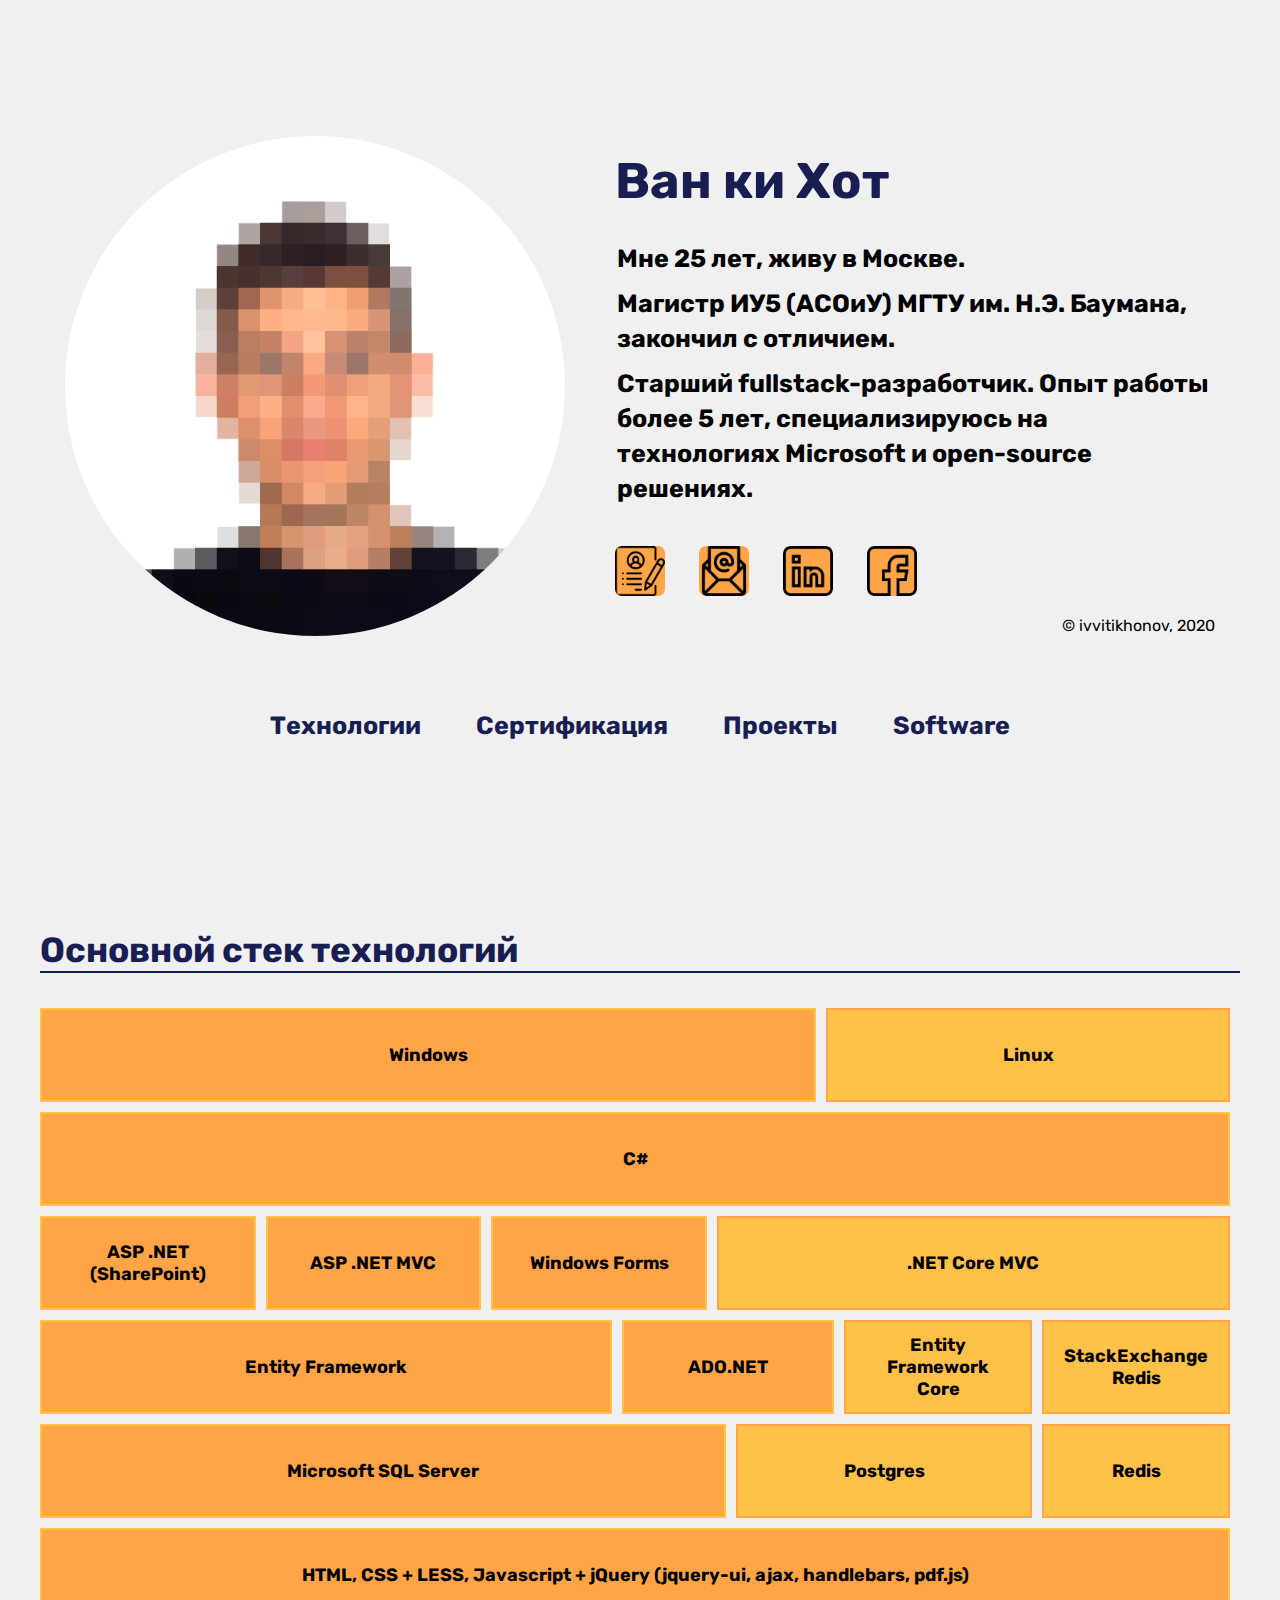
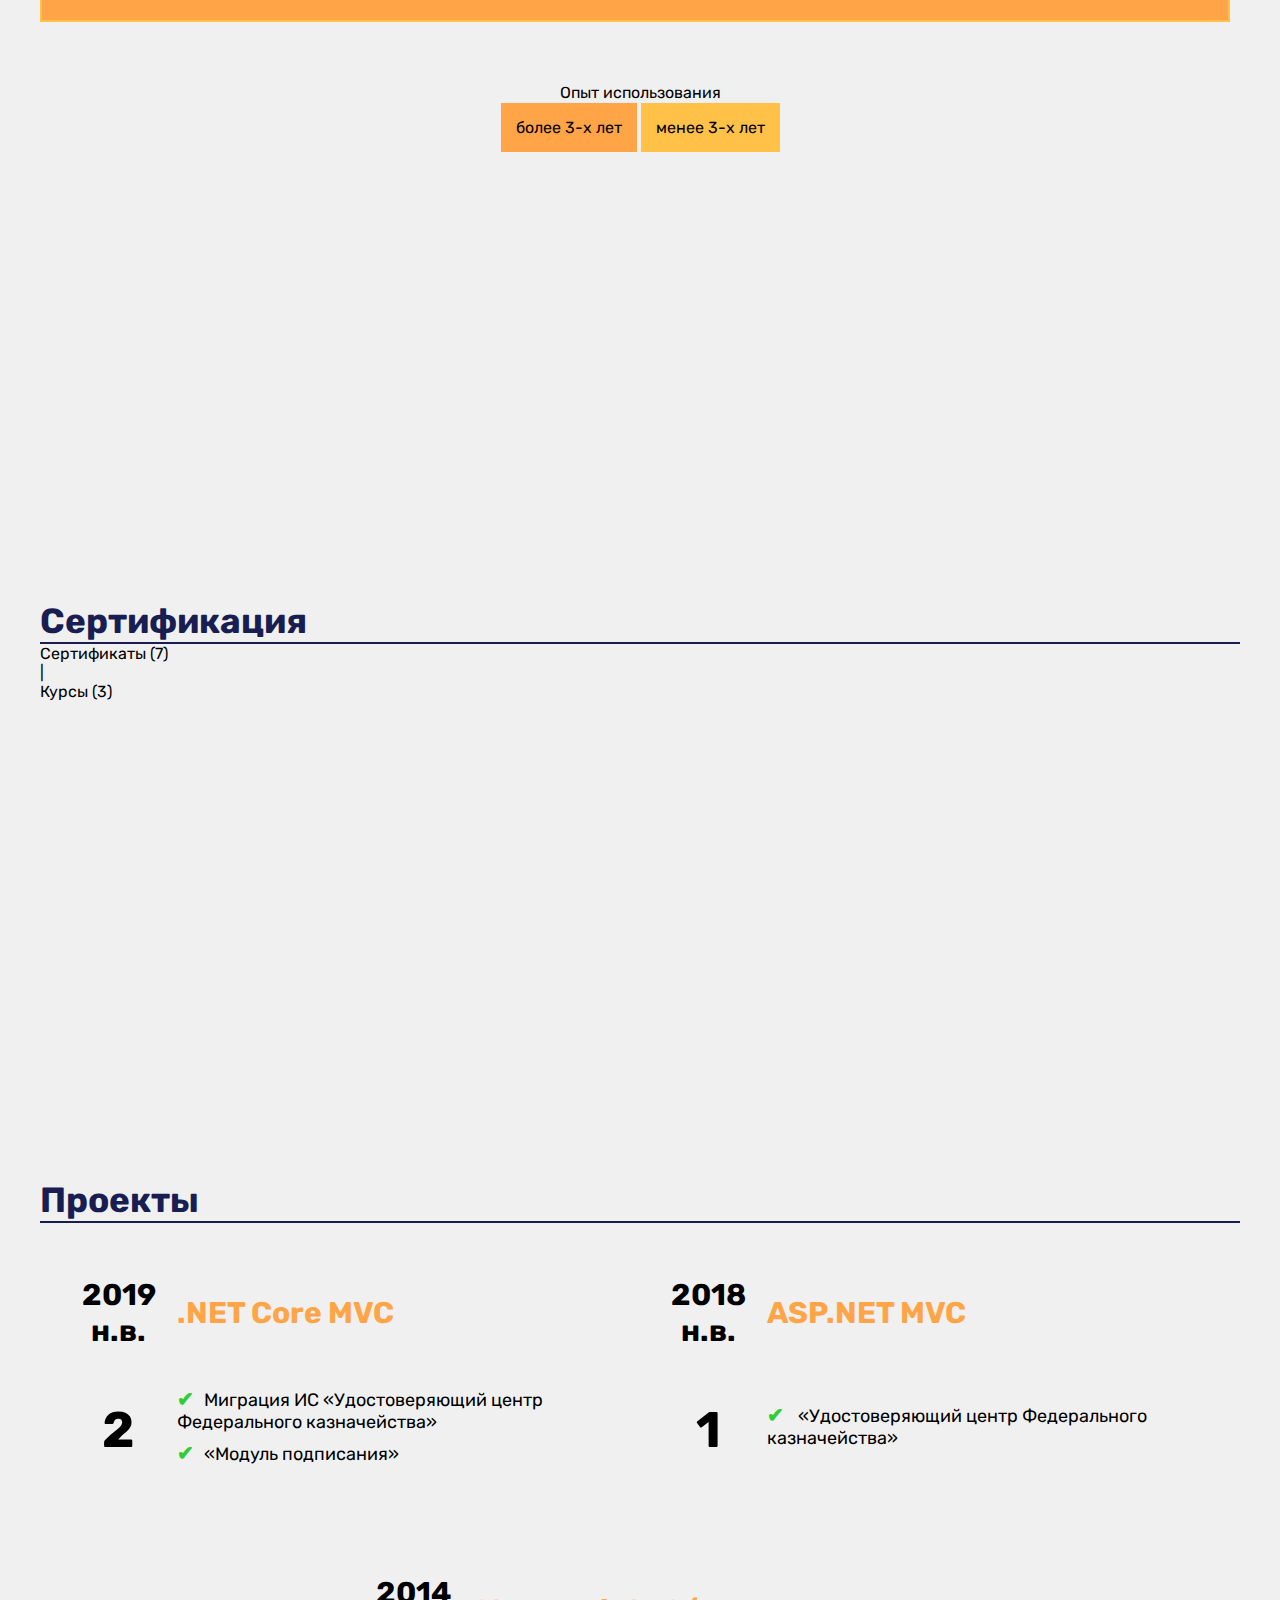
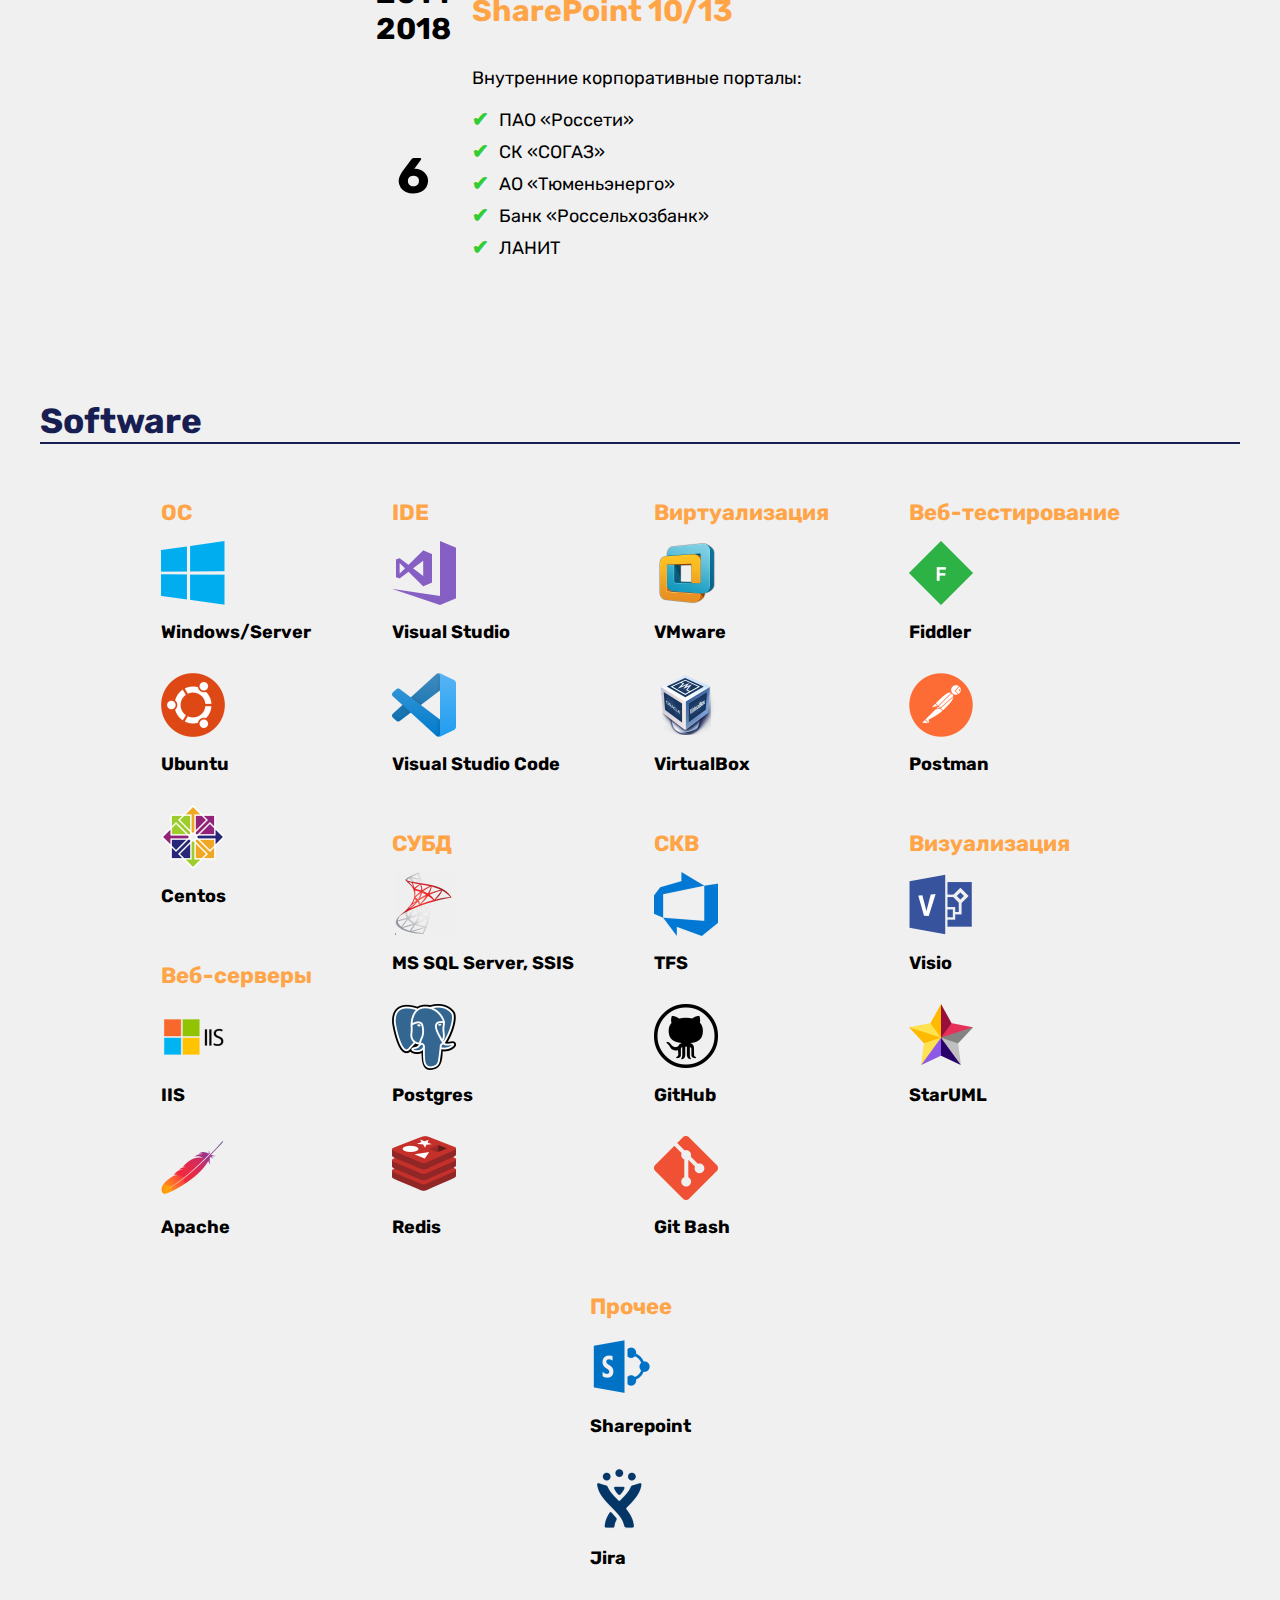
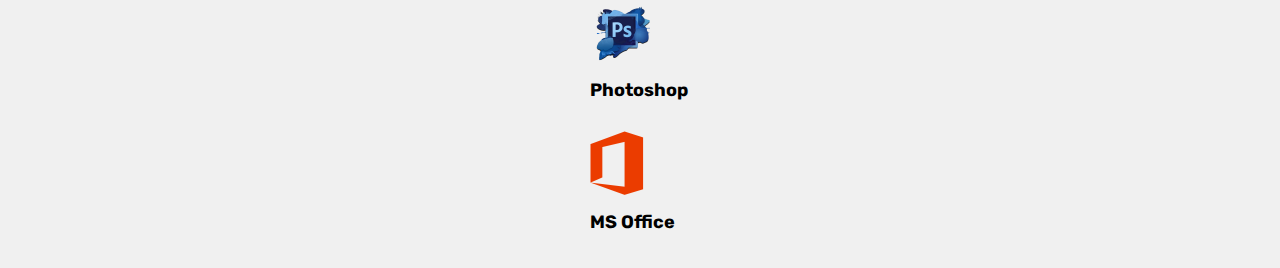
==== commit cedabefb: "for mobile v2" ====
--- a/index.html
+++ b/index.html
@@ -203,130 +203,130 @@
                         <div id="tools" class="flex-container">
                                 <div class="container-column">
                                         <div class="group">
-                                                <div class="group__title">ОС</div>
-                                                <div class="group__item">
-                                                        <div class="tool__logo win10"></div>
-                                                        <div class="tool__title">Windows/Server</div>
-                                                </div>
-                                                <div class="group__item">
-                                                        <div class="tool__logo ubuntu"></div>
-                                                        <div class="tool__title">Ubuntu</div>
-                                                </div>
-                                                <div class="group__item">
-                                                        <div class="tool__logo centos"></div>
-                                                        <div class="tool__title">Centos</div>
-                                                </div>
-                                        </div>
-                                        <div class="group">
-                                                <div class="group__title">Веб-серверы</div>
-                                                <div class="group__item">
-                                                        <div class="tool__logo iis"></div>
-                                                        <div class="tool__title">IIS</div>
-                                                </div>
-                                                <div class="group__item">
-                                                        <div class="tool__logo apache"></div>
-                                                        <div class="tool__title">Apache</div>
-                                                </div>
-                                        </div>
-                                </div>
-                                <div class="container-column">
-                                        <div class="group">
-                                                <div class="group__title">IDE</div>
-                                                <div class="group__item">
-                                                        <div class="tool__logo vs"></div>
-                                                        <div class="tool__title">Visual Studio</div>
-                                                </div>
-                                                <div class="group__item">
-                                                        <div class="tool__logo vscode"></div>
-                                                        <div class="tool__title">Visual Studio Code</div>
-                                                </div>
-                                        </div>
-                                        <div class="group">
-                                                <div class="group__title">СУБД</div>
-                                                <div class="group__item">
-                                                        <div class="tool__logo sqlserver"></div>
-                                                        <div class="tool__title">MS SQL Server, SSIS</div>
-                                                </div>
-                                                <div class="group__item">
-                                                        <div class="tool__logo postgres"></div>
-                                                        <div class="tool__title">Postgres</div>
-                                                </div>
-                                                <div class="group__item">
-                                                        <div class="tool__logo redis"></div>
-                                                        <div class="tool__title">Redis</div>
-                                                </div>
-                                        </div>
-                                </div>
-                                <div class="container-column">
-                                        <div class="group">
-                                                <div class="group__title">Виртуализация</div>
-                                                <div class="group__item">
-                                                        <div class="tool__logo vmware"></div>
-                                                        <div class="tool__title">VMware</div>
-                                                </div>
-                                                <div class="group__item">
-                                                        <div class="tool__logo vb"></div>
-                                                        <div class="tool__title">VirtualBox</div>
-                                                </div>
-                                        </div>
-                                        <div class="group">
-                                                <div class="group__title">CКВ</div>
-                                                <div class="group__item">
-                                                        <div class="tool__logo tfs"></div>
-                                                        <div class="tool__title">TFS</div>
-                                                </div>
-                                                <div class="group__item">
-                                                        <div class="tool__logo github"></div>
-                                                        <div class="tool__title">GitHub</div>
-                                                </div>
-                                                <div class="group__item">
-                                                        <div class="tool__logo git"></div>
-                                                        <div class="tool__title">Git Bash</div>
-                                                </div>
-                                        </div>
-                                </div>
-                                <div class="container-column">
-                                        <div class="group">
-                                                <div class="group__title">Веб-тестирование</div>
-                                                <div class="group__item">
-                                                        <div class="tool__logo fiddler"></div>
-                                                        <div class="tool__title">Fiddler</div>
-                                                </div>
-                                                <div class="group__item">
-                                                        <div class="tool__logo postman"></div>
-                                                        <div class="tool__title">Postman</div>
-                                                </div>
-                                        </div>
-                                        <div class="group">
-                                                <div class="group__title">Визуализация</div>
-                                                <div class="group__item">
-                                                        <div class="tool__logo visio"></div>
-                                                        <div class="tool__title">Visio</div>
-                                                </div>
-                                                <div class="group__item">
-                                                        <div class="tool__logo staruml"></div>
-                                                        <div class="tool__title">StarUML</div>
-                                                </div>
-                                        </div>
-                                </div>
-                                <div class="container-column">
-                                        <div class="group">
-                                                <div class="group__title">Прочее</div>
-                                                <div class="group__item">
-                                                        <div class="tool__logo sp"></div>
-                                                        <div class="tool__title">Sharepoint</div>
-                                                </div>
-                                                <div class="group__item">
-                                                        <div class="tool__logo jira"></div>
-                                                        <div class="tool__title">Jira</div>
-                                                </div>
-                                                <div class="group__item">
-                                                        <div class="tool__logo ps"></div>
-                                                        <div class="tool__title">Photoshop</div>
-                                                </div>
-                                                <div class="group__item">
-                                                        <div class="tool__logo office"></div>
-                                                        <div class="tool__title">MS Office</div>
+                                                <div class="title">ОС</div>
+                                                <div class="item">
+                                                        <div class="logo win10"></div>
+                                                        <div class="title">Windows/Server</div>
+                                                </div>
+                                                <div class="item">
+                                                        <div class="logo ubuntu"></div>
+                                                        <div class="title">Ubuntu</div>
+                                                </div>
+                                                <div class="item">
+                                                        <div class="logo centos"></div>
+                                                        <div class="title">Centos</div>
+                                                </div>
+                                        </div>
+                                        <div class="group">
+                                                <div class="title">Веб-серверы</div>
+                                                <div class="item">
+                                                        <div class="logo iis"></div>
+                                                        <div class="title">IIS</div>
+                                                </div>
+                                                <div class="item">
+                                                        <div class="logo apache"></div>
+                                                        <div class="title">Apache</div>
+                                                </div>
+                                        </div>
+                                </div>
+                                <div class="container-column">
+                                        <div class="group">
+                                                <div class="title">IDE</div>
+                                                <div class="item">
+                                                        <div class="logo vs"></div>
+                                                        <div class="title">Visual Studio</div>
+                                                </div>
+                                                <div class="item">
+                                                        <div class="logo vscode"></div>
+                                                        <div class="title">Visual Studio Code</div>
+                                                </div>
+                                        </div>
+                                        <div class="group">
+                                                <div class="title">СУБД</div>
+                                                <div class="item">
+                                                        <div class="logo sqlserver"></div>
+                                                        <div class="title">MS SQL Server, SSIS</div>
+                                                </div>
+                                                <div class="item">
+                                                        <div class="logo postgres"></div>
+                                                        <div class="title">Postgres</div>
+                                                </div>
+                                                <div class="item">
+                                                        <div class="logo redis"></div>
+                                                        <div class="title">Redis</div>
+                                                </div>
+                                        </div>
+                                </div>
+                                <div class="container-column">
+                                        <div class="group">
+                                                <div class="title">Виртуализация</div>
+                                                <div class="item">
+                                                        <div class="logo vmware"></div>
+                                                        <div class="title">VMware</div>
+                                                </div>
+                                                <div class="item">
+                                                        <div class="logo vb"></div>
+                                                        <div class="title">VirtualBox</div>
+                                                </div>
+                                        </div>
+                                        <div class="group">
+                                                <div class="title">CКВ</div>
+                                                <div class="item">
+                                                        <div class="logo tfs"></div>
+                                                        <div class="title">TFS</div>
+                                                </div>
+                                                <div class="item">
+                                                        <div class="logo github"></div>
+                                                        <div class="title">GitHub</div>
+                                                </div>
+                                                <div class="item">
+                                                        <div class="logo git"></div>
+                                                        <div class="title">Git Bash</div>
+                                                </div>
+                                        </div>
+                                </div>
+                                <div class="container-column">
+                                        <div class="group">
+                                                <div class="title">Веб-тестирование</div>
+                                                <div class="item">
+                                                        <div class="logo fiddler"></div>
+                                                        <div class="title">Fiddler</div>
+                                                </div>
+                                                <div class="item">
+                                                        <div class="logo postman"></div>
+                                                        <div class="title">Postman</div>
+                                                </div>
+                                        </div>
+                                        <div class="group">
+                                                <div class="title">Визуализация</div>
+                                                <div class="item">
+                                                        <div class="logo visio"></div>
+                                                        <div class="title">Visio</div>
+                                                </div>
+                                                <div class="item">
+                                                        <div class="logo staruml"></div>
+                                                        <div class="title">StarUML</div>
+                                                </div>
+                                        </div>
+                                </div>
+                                <div class="container-column">
+                                        <div class="group">
+                                                <div class="title">Прочее</div>
+                                                <div class="item">
+                                                        <div class="logo sp"></div>
+                                                        <div class="title">Sharepoint</div>
+                                                </div>
+                                                <div class="item">
+                                                        <div class="logo jira"></div>
+                                                        <div class="title">Jira</div>
+                                                </div>
+                                                <div class="item">
+                                                        <div class="logo ps"></div>
+                                                        <div class="title">Photoshop</div>
+                                                </div>
+                                                <div class="item">
+                                                        <div class="logo office"></div>
+                                                        <div class="title">MS Office</div>
                                                 </div>
                                         </div>
                                 </div>
--- a/css/about.css
+++ b/css/about.css
@@ -96,4 +96,13 @@
   #about .info .socials {
     text-align: center;
   }
+  #about #nav {
+    margin-bottom: 50px;
+    font-size: 22px;
+    text-align: center;
+  }
+  #about #nav ul li {
+    display: inline-block;
+    padding: 5px;
+  }
 }
--- a/css/main-stack.css
+++ b/css/main-stack.css
@@ -1,15 +1,8 @@
-/* Common */
-.flex-container {
-  display: flex;
-  flex-direction: row;
-  justify-content: space-between;
-}
-/* main-stack */
-.main-stack {
+#main-stack {
   text-align: center;
   margin-top: 35px;
 }
-.main-stack__row {
+#main-stack .row {
   align-items: center;
   justify-content: center;
   display: flex;
@@ -22,59 +15,72 @@
   font-size: 18px;
   font-weight: bold;
 }
-.main-stack__row.ls3 {
+#main-stack .row.ls3 {
   background: #ffc147;
   border: 2px solid #ffa547;
 }
-.main-stack__row.win {
+#main-stack .row.win {
   width: 61%;
 }
-.main-stack__row.lin {
+#main-stack .row.lin {
   width: 30%;
 }
-.main-stack__row.csharp {
+#main-stack .row.csharp {
   width: 100%;
 }
-.main-stack__row.sp,
-.main-stack__row.net-mvc,
-.main-stack__row.win-forms {
+#main-stack .row.sp,
+#main-stack .row.net-mvc,
+#main-stack .row.win-forms {
   width: 14.3%;
 }
-.main-stack__row.net-core {
+#main-stack .row.net-core {
   width: 39.1%;
 }
-.main-stack__row.ef {
+#main-stack .row.ef {
   width: 44%;
 }
-.main-stack__row.ado-net {
+#main-stack .row.ado-net {
   width: 14%;
 }
-.main-stack__row.ef-core,
-.main-stack__row.se-redis,
-.main-stack__row.redis {
+#main-stack .row.ef-core,
+#main-stack .row.se-redis,
+#main-stack .row.redis {
   width: 12%;
 }
-.main-stack__row.ms-sql {
+#main-stack .row.ms-sql {
   width: 53.5%;
 }
-.main-stack__row.pg {
+#main-stack .row.pg {
   width: 21%;
 }
-.main-stack__row.web {
+#main-stack .row.web {
   width: 100%;
 }
-.main-stack_legend {
+#main-stack .legend {
   padding: 35px;
 }
-.main-stack_legend .duration {
-  width: 30px;
-  height: 30px;
+#main-stack .legend .duration {
   display: inline;
   padding: 15px;
 }
-.main-stack_legend .duration.mr3 {
+#main-stack .legend .duration.mr3 {
   background: #ffa547;
 }
-.main-stack_legend .duration.ls3 {
+#main-stack .legend .duration.ls3 {
   background: #ffc147;
 }
+@media screen and (max-width: 800px) {
+  #main-stack .row {
+    width: 34% !important;
+  }
+  #main-stack .row.csharp {
+    width: 100% !important;
+  }
+  #main-stack .row.web {
+    width: 100% !important;
+  }
+  #main-stack .legend {
+    display: flex;
+    flex-direction: column;
+  }
+}
--- a/css/tools.css
+++ b/css/tools.css
@@ -1,102 +1,109 @@
-.tools__container {
-  display: flex;
-  flex-wrap: wrap;
-  margin-top: 15px;
+#tools {
+  margin-top: 35px;
 }
-.tools__group {
+#tools .flex-container {
+  justify-content: space-around;
+}
+#tools .group {
   padding: 20px 40px;
 }
-.tools__group-title {
+#tools .group .title {
   color: #ffa547;
   font-weight: bold;
   font-size: 22px;
 }
-.tools__group-item {
+#tools .group .item {
   background-repeat: no-repeat;
   padding: 15px 0;
 }
-.tools__group-item .tool__logo {
+#tools .group .item .logo {
   width: 80px;
   height: 80px;
   background-repeat: no-repeat;
 }
-.tools__group-item .tool__logo.win10 {
+#tools .group .item .logo.win10 {
   background-image: url('../img/tools/win10_64.png');
 }
-.tools__group-item .tool__logo.ubuntu {
+#tools .group .item .logo.ubuntu {
   background-image: url('../img/tools/ubuntu_64.png');
 }
-.tools__group-item .tool__logo.centos {
+#tools .group .item .logo.centos {
   background-image: url('../img/tools/centos_64.png');
 }
-.tools__group-item .tool__logo.vs {
+#tools .group .item .logo.vs {
   background-image: url('../img/tools/vs_64.png');
 }
-.tools__group-item .tool__logo.vscode {
+#tools .group .item .logo.vscode {
   background-image: url('../img/tools/vscode_64.png');
 }
-.tools__group-item .tool__logo.sqlserver {
+#tools .group .item .logo.sqlserver {
   background-image: url('../img/tools/sqlserver_64.png');
 }
-.tools__group-item .tool__logo.postgres {
+#tools .group .item .logo.postgres {
   background-image: url('../img/tools/postgres_64.png');
 }
-.tools__group-item .tool__logo.redis {
+#tools .group .item .logo.redis {
   background-image: url('../img/tools/redis_64.png');
 }
-.tools__group-item .tool__logo.iis {
+#tools .group .item .logo.iis {
   background-image: url('../img/tools/iis_64.png');
 }
-.tools__group-item .tool__logo.apache {
+#tools .group .item .logo.apache {
   background-image: url('../img/tools/apache_64.png');
 }
-.tools__group-item .tool__logo.vmware {
+#tools .group .item .logo.vmware {
   background-image: url('../img/tools/vmware_64.png');
 }
-.tools__group-item .tool__logo.vb {
+#tools .group .item .logo.vb {
   background-image: url('../img/tools/vb_64.png');
 }
-.tools__group-item .tool__logo.fiddler {
+#tools .group .item .logo.fiddler {
   background-image: url('../img/tools/fiddler_64.png');
 }
-.tools__group-item .tool__logo.postman {
+#tools .group .item .logo.postman {
   background-image: url('../img/tools/postman_64.png');
 }
-.tools__group-item .tool__logo.tfs {
+#tools .group .item .logo.tfs {
   background-image: url('../img/tools/tfs_64.png');
 }
-.tools__group-item .tool__logo.git {
+#tools .group .item .logo.git {
   background-image: url('../img/tools/git_64.png');
 }
-.tools__group-item .tool__logo.github {
+#tools .group .item .logo.github {
   background-image: url('../img/tools/github_64.png');
 }
-.tools__group-item .tool__logo.visio {
+#tools .group .item .logo.visio {
   background-image: url('../img/tools/visio_64.png');
 }
-.tools__group-item .tool__logo.staruml {
+#tools .group .item .logo.staruml {
   background-image: url('../img/tools/staruml_64.png');
 }
-.tools__group-item .tool__logo.ps {
+#tools .group .item .logo.ps {
   background-image: url('../img/tools/ps_64.png');
 }
-.tools__group-item .tool__logo.jira {
+#tools .group .item .logo.jira {
   background-image: url('../img/tools/jira_64.png');
 }
-.tools__group-item .tool__logo.office {
+#tools .group .item .logo.office {
   background-image: url('../img/tools/office_64.png');
 }
-.tools__group-item .tool__logo.sp {
+#tools .group .item .logo.sp {
   background-image: url('../img/tools/sp_64.png');
 }
-.tools__group-item .tool__use {
-  height: 20px;
-  width: 128px;
-  background-color: lime;
-  border-radius: 20px;
-}
-.tools__group-item .tool__title {
+#tools .group .item .title {
   color: black;
   font-weight: bold;
   font-size: 18px;
 }
+@media screen and (max-width: 800px) {
+  #tools .group {
+    padding: 0px 20px !important;
+  }
+  #tools .group .item {
+    display: inline-block;
+    padding: 10px 0 !important;
+  }
+  #tools .group .item .title {
+    display: none;
+  }
+}
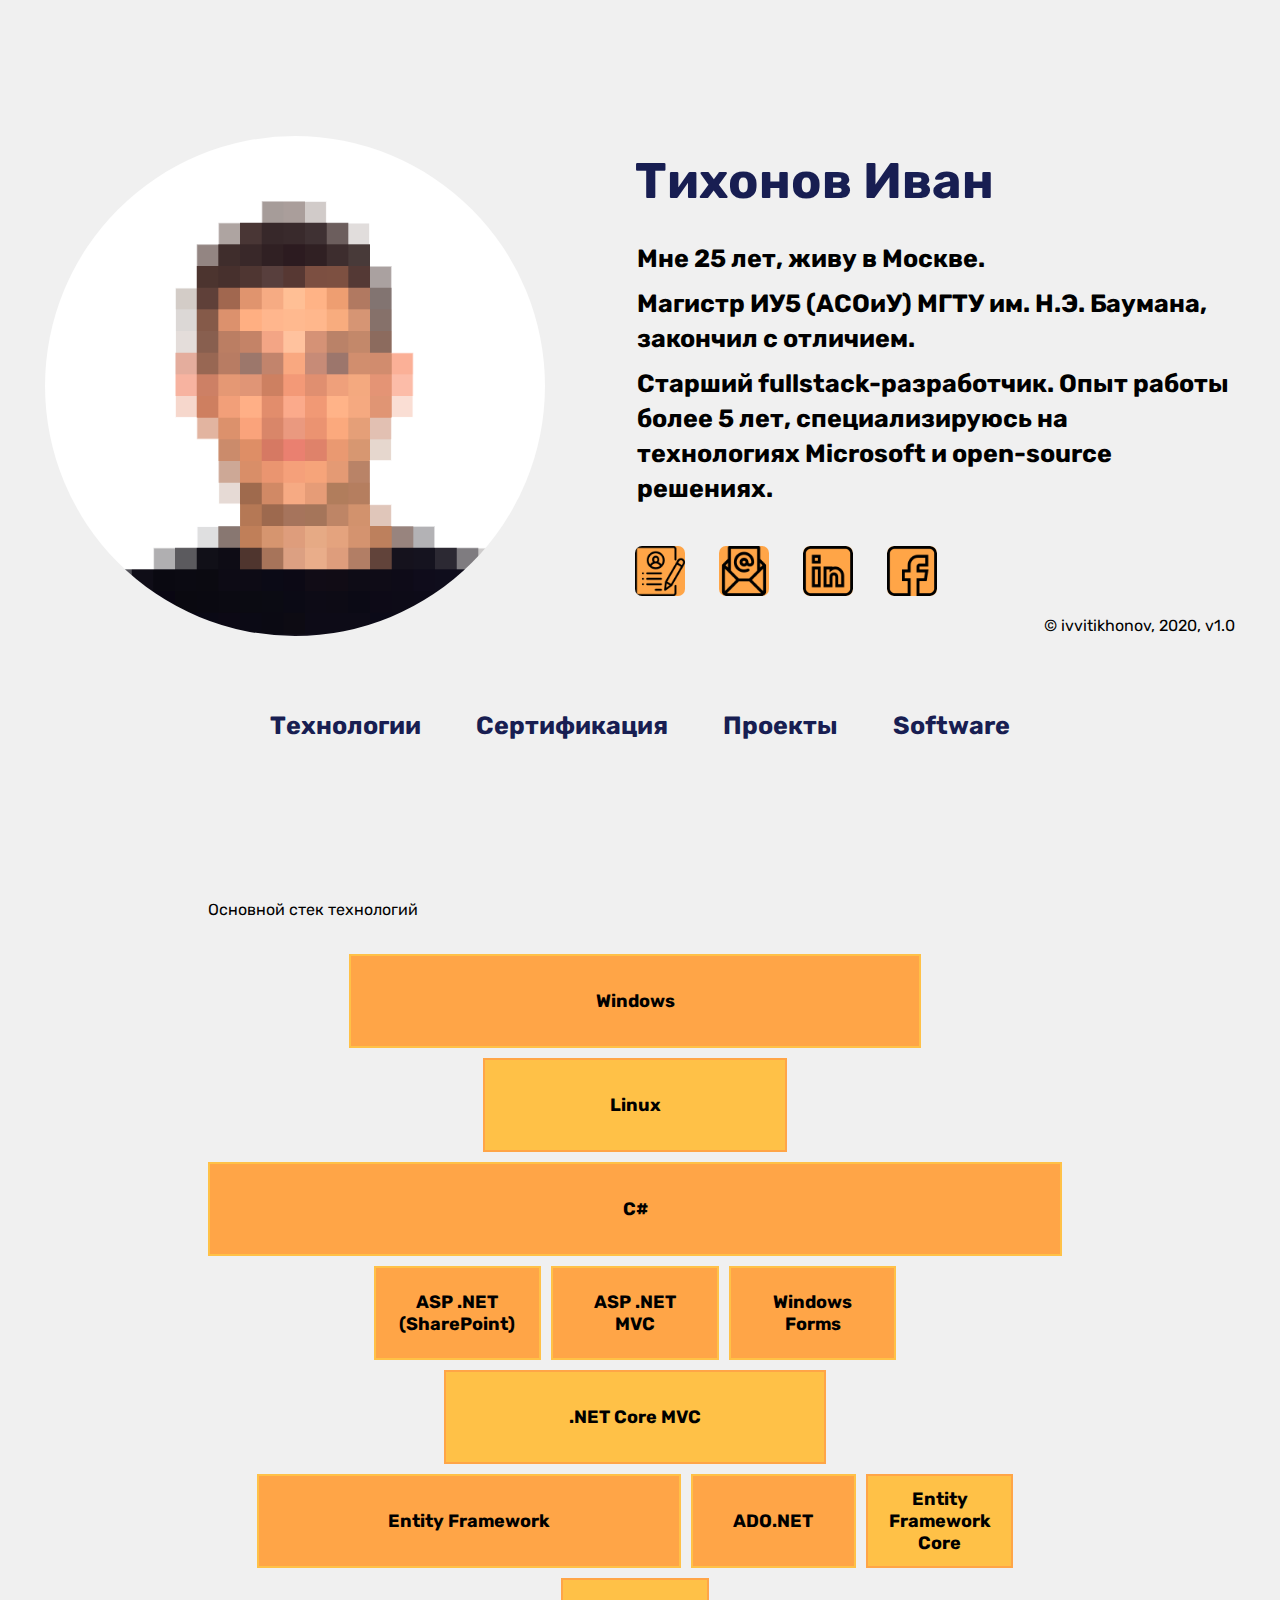
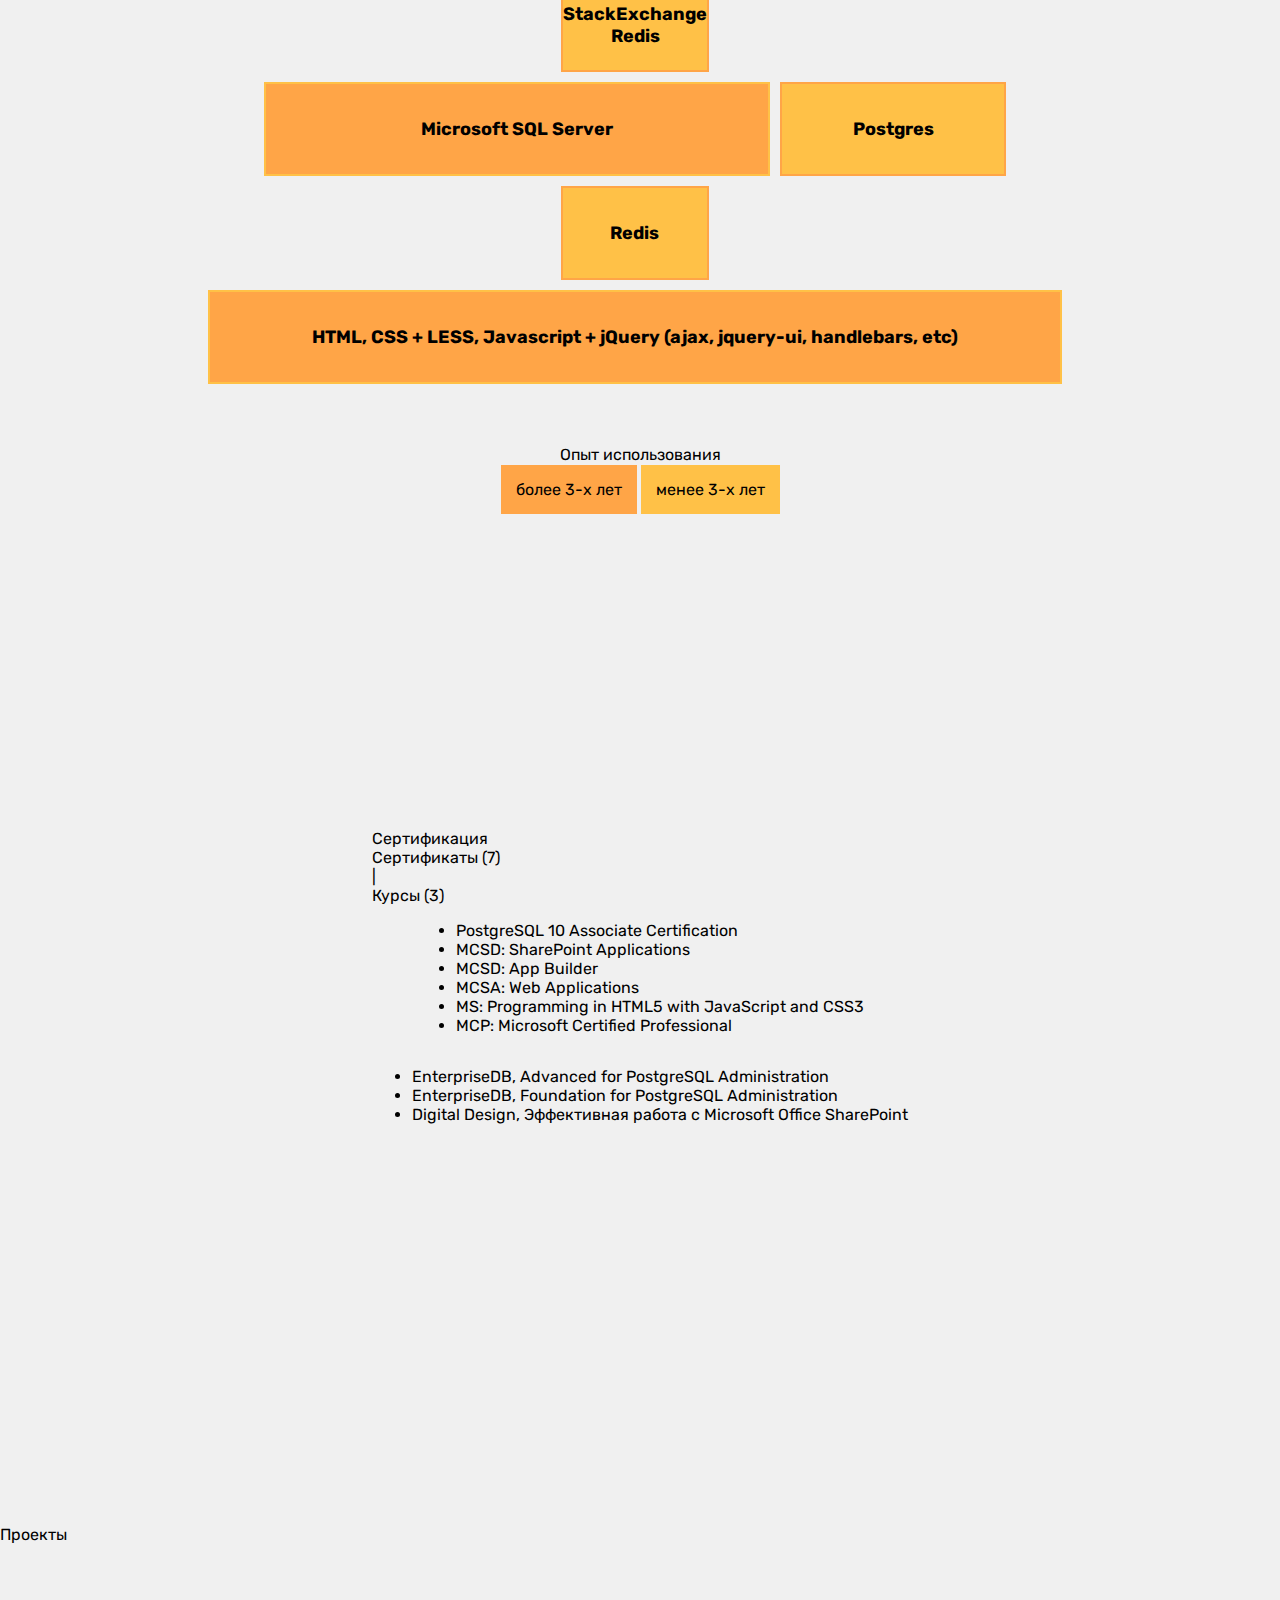
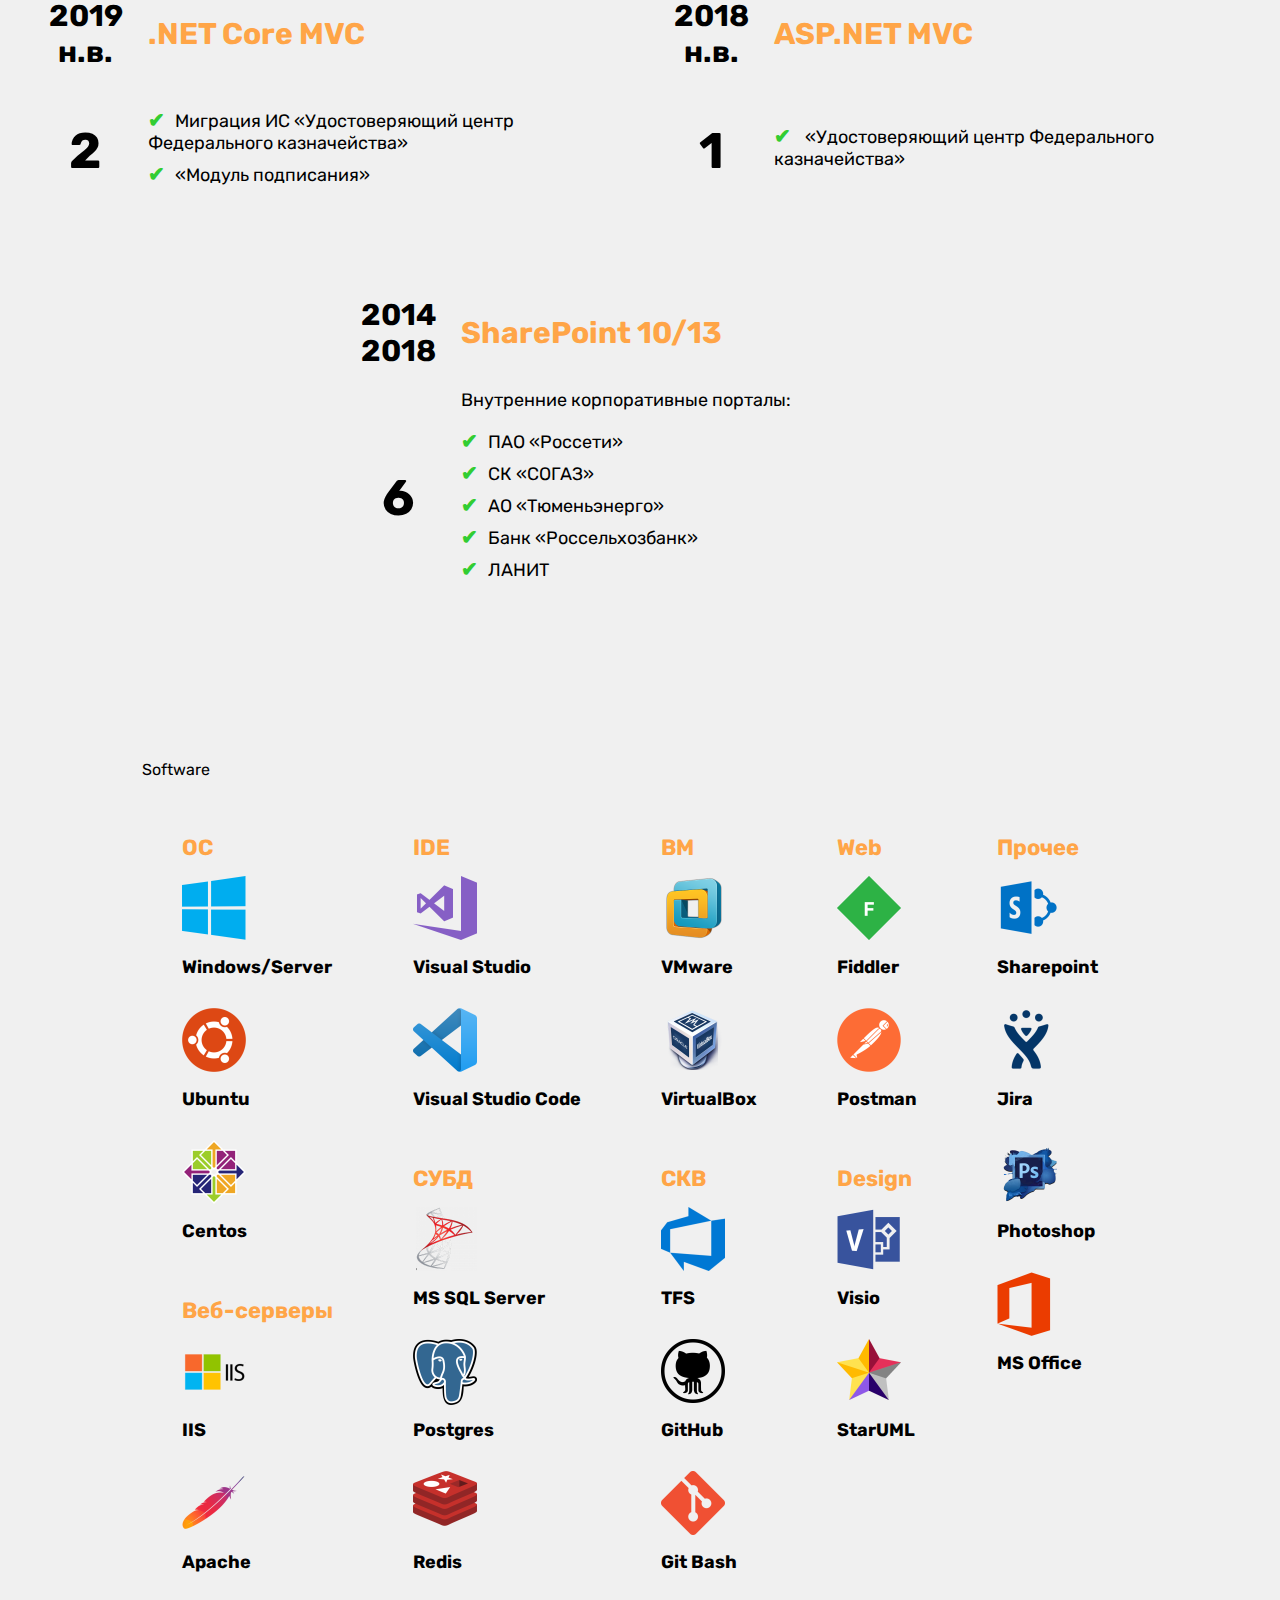
==== commit d057c4d8: "have done!" ====
--- a/index.html
+++ b/index.html
@@ -1,5 +1,3 @@
-<!-- based on https://teambit.io/ -->
-
 <!DOCTYPE html>
 <html>
 
@@ -15,9 +13,7 @@
         <link rel="shortcut icon" href="img/favicon_transp.ico" type="image/x-icon">
         <script src="js/jquery-3.4.1.min.js"></script>
         <script src="js/code.js"></script>
-        <title>
-                Van ki Hot
-        </title>
+        <title>Тихонов Иван</title>
         <meta charset="utf-8">
 
         <!-- Yandex.Metrika counter -->
@@ -43,14 +39,14 @@
 </head>
 
 <body>
-        <a id="btn_up"></a>
-        <main>
-                <section class="page__section">
+        <a id="up"></a>
+        <main>
+                <section class="section">
                         <div id="about" class="flex-container">
                                 <div class="photo"></div>
                                 <div class="info">
                                         <span class="name">
-                                                Ван ки Хот
+                                                Тихонов Иван
                                         </span>
                                         <p class="description">Мне 25 лет, живу в Москве.</p>
                                         <p class="description">Магистр ИУ5 (АСОиУ) МГТУ им. Н.Э. Баумана, закончил с
@@ -68,9 +64,9 @@
                                                 <a class="btn fb" href="https://www.facebook.com/ivvitikhonov"
                                                         target="_blank" title="Facebook"></a>
                                         </div>
-                                        <p class="copy">&copy; ivvitikhonov, 2020 </p>
-                                </div>
-                                <div id="nav">
+                                        <p class="copy">&copy; ivvitikhonov, 2020, v1.0 </p>
+                                </div>
+                                <div id="nav" class="t2">
                                         <ul>
                                                 <li><a class="anchor" href="#tech">Технологии</a></li>
                                                 <li><a class="anchor" href="#cert">Сертификация</a></li>
@@ -83,38 +79,38 @@
                 </section>
         </main>
         <main>
-                <section class="page__section">
-                        <div class="page__section-title"><a name="tech">Основной стек технологий</a></div>
-                        <div id="main-stack">
-                                <div class="flex-container">
-                                        <div class="row win">Windows</div>
-                                        <div class="row lin ls3">Linux</div>
-                                </div>
-                                <div class="flex-container">
-                                        <div class="row csharp">C#</div>
-                                </div>
-                                <div class="flex-container">
-                                        <div class="row sp">ASP .NET (SharePoint)</div>
-                                        <div class="row net-mvc">ASP .NET MVC</div>
-                                        <div class="row win-forms">Windows Forms</div>
-                                        <div class="row net-core ls3">.NET Core MVC</div>
-                                </div>
-                                <div class="flex-container">
-                                        <div class="row ef">Entity Framework</div>
-                                        <div class="row ado-net">ADO.NET</div>
-                                        <div class="row ef-core ls3">Entity Framework Core</div>
-                                        <div class="row se-redis ls3">StackExchange Redis</div>
-                                </div>
-                                <div class="flex-container">
-                                        <div class="row ms-sql">Microsoft SQL Server</div>
-                                        <div class="row pg ls3">Postgres</div>
-                                        <div class="row redis ls3">Redis</div>
-                                </div>
-                                <div class="flex-container">
-                                        <div class="row web">HTML, CSS + LESS, Javascript + jQuery
-                                                (jquery-ui, ajax, handlebars, pdf.js)</div>
-                                </div>
-                                <div class="legend">
+                <section class="section">
+                        <div class="t1"><a name="tech">Основной стек технологий</a></div>
+                        <div id="main-stack" class="block">
+                                <div class="flex-container">
+                                        <div class="row win t3">Windows</div>
+                                        <div class="row lin ls3 t3">Linux</div>
+                                </div>
+                                <div class="flex-container">
+                                        <div class="row csharp t3">C#</div>
+                                </div>
+                                <div class="flex-container">
+                                        <div class="row sp t3">ASP .NET (SharePoint)</div>
+                                        <div class="row net-mvc t3">ASP .NET MVC</div>
+                                        <div class="row win-forms t3">Windows Forms</div>
+                                        <div class="row net-core ls3 t3">.NET Core MVC</div>
+                                </div>
+                                <div class="flex-container t3">
+                                        <div class="row ef t3">Entity Framework</div>
+                                        <div class="row ado-net t3">ADO.NET</div>
+                                        <div class="row ef-core ls3 t3">Entity Framework Core</div>
+                                        <div class="row se-redis ls3 t3">StackExchange Redis</div>
+                                </div>
+                                <div class="flex-container">
+                                        <div class="row ms-sql t3">Microsoft SQL Server</div>
+                                        <div class="row pg ls3 t3">Postgres</div>
+                                        <div class="row redis ls3 t3">Redis</div>
+                                </div>
+                                <div class="flex-container">
+                                        <div class="row web t3">HTML, CSS + LESS, Javascript + jQuery
+                                                (ajax, jquery-ui, handlebars, etc)</div>
+                                </div>
+                                <div class="legend t3">
                                         <p>Опыт использования</p>
                                         <div class="duration mr3">более 3-х лет</div>
                                         <div class="duration ls3">менее 3-х лет</div>
@@ -123,41 +119,54 @@
                 </section>
         </main>
         <main>
-                <section class="page__section">
-                        <div class="page__section-title"><a name="cert">Сертификация</a></div>
-                        <div id="certificates">
+                <section class="section">
+                        <div class="t1"><a name="cert">Сертификация</a></div>
+                        <div id="certificates" class="block">
                                 <div class="sub-titles">
-                                        <div class="sub-title" data-source="0">Сертификаты (7)</div>
+                                        <div class="sub-title t2" data-source="0">Сертификаты (7)</div>
                                         <div class="sub-title-delimiter">|</div>
-                                        <div class="sub-title" data-source="1">Курсы (3)</div>
+                                        <div class="sub-title t2" data-source="1">Курсы (3)</div>
                                 </div>
                                 <div id="cert-items" class="flex-container" data-target="0">
-                                        <div class="cert edb-pg-a"></div>
-                                        <div class="cert mcsd"></div>
-                                        <div class="cert mcsa"></div>
-                                        <div class="cert ms489"></div>
-                                        <div class="cert ms488"></div>
-                                        <div class="cert ms486"></div>
-                                        <div class="cert ms480"></div>
+                                        <div class="cert big-screen edb-pg-a"></div>
+                                        <div class="cert big-screen mcsd"></div>
+                                        <div class="cert big-screen mcsa"></div>
+                                        <div class="cert big-screen ms489"></div>
+                                        <div class="cert big-screen ms488"></div>
+                                        <div class="cert big-screen ms486"></div>
+                                        <div class="cert big-screen ms480"></div>
+                                        <ul class="cert small-screen t3">
+                                                <li>PostgreSQL 10 Associate Certification</li>
+                                                <li>MCSD: SharePoint Applications</li>
+                                                <li>MCSD: App Builder</li>
+                                                <li>MCSA: Web Applications</li>
+                                                <li>MS: Programming in HTML5 with JavaScript and CSS3</li>
+                                                <li>MCP: Microsoft Certified Professional</li>
+                                        </ul>
                                 </div>
                                 <div id="course-items" class="flex-container hidden" data-target="1">
-                                        <div class="course course_1"></div>
-                                        <div class="course course_2"></div>
-                                        <div class="course course_3"></div>
-                                </div>
-                        </div>
-                </section>
-        </main>
-        <main>
-                <section class="page__section">
-                        <div class="page__section-title"><a name="proj">Проекты</a></div>
-                        <div id="projects">
+                                        <div class="course big-screen course_1"></div>
+                                        <div class="course big-screen course_2"></div>
+                                        <div class="course big-screen course_3"></div>
+                                        <ul class="course small-screen t3">
+                                                <li>EnterpriseDB, Advanced for PostgreSQL Administration</li>
+                                                <li>EnterpriseDB, Foundation for PostgreSQL Administration</li>
+                                                <li>Digital Design, Эффективная работа с Microsoft Office SharePoint</li>
+                                        </ul>
+                                </div>
+                        </div>
+                </section>
+        </main>
+        <main>
+                <section class="section">
+                        <div class="t1"><a name="proj">Проекты</a></div>
+                        <div id="projects" class="block">
                                 <div class="flex-container">
                                         <div class="row grid">
-                                                <div class="title year">2019<br>н.в.</div>
-                                                <div class="title header">.NET Core MVC</div>
-                                                <div class="title count">2</div>
-                                                <div class="description">
+                                                <div class="title t2 year">2019<br>н.в.</div>
+                                                <div class="title t2 header">.NET Core MVC</div>
+                                                <div class="title t2 count">2</div>
+                                                <div class="description t3">
                                                         <ul>
                                                                 <li>Миграция ИС «Удостоверяющий центр
                                                                         Федерального казначейства»</li>
@@ -166,10 +175,10 @@
                                                 </div>
                                         </div>
                                         <div class="row grid">
-                                                <div class="title year">2018<br>н.в.</div>
-                                                <div class="title header">ASP.NET MVC</div>
-                                                <div class="title count">1</div>
-                                                <div class="description">
+                                                <div class="title t2 year">2018<br>н.в.</div>
+                                                <div class="title t2 header">ASP.NET MVC</div>
+                                                <div class="title t2 count">1</div>
+                                                <div class="description t3">
                                                         <ul>
                                                                 <li>
                                                                         «Удостоверяющий центр
@@ -179,10 +188,10 @@
                                                 </div>
                                         </div>
                                         <div class="row grid">
-                                                <div class="title year">2014<br>2018</div>
-                                                <div class="title header">SharePoint 10/13</div>
-                                                <div class="title count">6</div>
-                                                <div class="description">
+                                                <div class="title t2 year">2014<br>2018</div>
+                                                <div class="title t2 header">SharePoint 10/13</div>
+                                                <div class="title t2 count">6</div>
+                                                <div class="description t3">
                                                         Внутренние корпоративные порталы:
                                                         <ul>
                                                                 <li>ПАО «Россети»</li>
@@ -198,135 +207,135 @@
                 </section>
         </main>
         <main>
-                <section class="page__section">
-                        <div class="page__section-title"><a name="soft">Software</a></div>
-                        <div id="tools" class="flex-container">
-                                <div class="container-column">
-                                        <div class="group">
-                                                <div class="title">ОС</div>
+                <section class="section">
+                        <div class="t1"><a name="soft">Software</a></div>
+                        <div id="tools" class="flex-container block">
+                                <div class="container-column">
+                                        <div class="group">
+                                                <div class="title t2">ОС</div>
                                                 <div class="item">
                                                         <div class="logo win10"></div>
-                                                        <div class="title">Windows/Server</div>
+                                                        <div class="title t3">Windows/Server</div>
                                                 </div>
                                                 <div class="item">
                                                         <div class="logo ubuntu"></div>
-                                                        <div class="title">Ubuntu</div>
+                                                        <div class="title t3">Ubuntu</div>
                                                 </div>
                                                 <div class="item">
                                                         <div class="logo centos"></div>
-                                                        <div class="title">Centos</div>
-                                                </div>
-                                        </div>
-                                        <div class="group">
-                                                <div class="title">Веб-серверы</div>
+                                                        <div class="title t3">Centos</div>
+                                                </div>
+                                        </div>
+                                        <div class="group">
+                                                <div class="title t2">Веб-серверы</div>
                                                 <div class="item">
                                                         <div class="logo iis"></div>
-                                                        <div class="title">IIS</div>
+                                                        <div class="title t3">IIS</div>
                                                 </div>
                                                 <div class="item">
                                                         <div class="logo apache"></div>
-                                                        <div class="title">Apache</div>
-                                                </div>
-                                        </div>
-                                </div>
-                                <div class="container-column">
-                                        <div class="group">
-                                                <div class="title">IDE</div>
+                                                        <div class="title t3">Apache</div>
+                                                </div>
+                                        </div>
+                                </div>
+                                <div class="container-column">
+                                        <div class="group">
+                                                <div class="title t2">IDE</div>
                                                 <div class="item">
                                                         <div class="logo vs"></div>
-                                                        <div class="title">Visual Studio</div>
+                                                        <div class="title t3">Visual Studio</div>
                                                 </div>
                                                 <div class="item">
                                                         <div class="logo vscode"></div>
-                                                        <div class="title">Visual Studio Code</div>
-                                                </div>
-                                        </div>
-                                        <div class="group">
-                                                <div class="title">СУБД</div>
+                                                        <div class="title t3">Visual Studio Code</div>
+                                                </div>
+                                        </div>
+                                        <div class="group">
+                                                <div class="title t2">СУБД</div>
                                                 <div class="item">
                                                         <div class="logo sqlserver"></div>
-                                                        <div class="title">MS SQL Server, SSIS</div>
+                                                        <div class="title t3">MS SQL Server</div>
                                                 </div>
                                                 <div class="item">
                                                         <div class="logo postgres"></div>
-                                                        <div class="title">Postgres</div>
+                                                        <div class="title t3">Postgres</div>
                                                 </div>
                                                 <div class="item">
                                                         <div class="logo redis"></div>
-                                                        <div class="title">Redis</div>
-                                                </div>
-                                        </div>
-                                </div>
-                                <div class="container-column">
-                                        <div class="group">
-                                                <div class="title">Виртуализация</div>
+                                                        <div class="title t3">Redis</div>
+                                                </div>
+                                        </div>
+                                </div>
+                                <div class="container-column">
+                                        <div class="group">
+                                                <div class="title t2">ВМ</div>
                                                 <div class="item">
                                                         <div class="logo vmware"></div>
-                                                        <div class="title">VMware</div>
+                                                        <div class="title t3">VMware</div>
                                                 </div>
                                                 <div class="item">
                                                         <div class="logo vb"></div>
-                                                        <div class="title">VirtualBox</div>
-                                                </div>
-                                        </div>
-                                        <div class="group">
-                                                <div class="title">CКВ</div>
+                                                        <div class="title t3">VirtualBox</div>
+                                                </div>
+                                        </div>
+                                        <div class="group">
+                                                <div class="title t2">CКВ</div>
                                                 <div class="item">
                                                         <div class="logo tfs"></div>
-                                                        <div class="title">TFS</div>
+                                                        <div class="title t3">TFS</div>
                                                 </div>
                                                 <div class="item">
                                                         <div class="logo github"></div>
-                                                        <div class="title">GitHub</div>
+                                                        <div class="title t3">GitHub</div>
                                                 </div>
                                                 <div class="item">
                                                         <div class="logo git"></div>
-                                                        <div class="title">Git Bash</div>
-                                                </div>
-                                        </div>
-                                </div>
-                                <div class="container-column">
-                                        <div class="group">
-                                                <div class="title">Веб-тестирование</div>
+                                                        <div class="title t3">Git Bash</div>
+                                                </div>
+                                        </div>
+                                </div>
+                                <div class="container-column">
+                                        <div class="group">
+                                                <div class="title t2">Web</div>
                                                 <div class="item">
                                                         <div class="logo fiddler"></div>
-                                                        <div class="title">Fiddler</div>
+                                                        <div class="title t3">Fiddler</div>
                                                 </div>
                                                 <div class="item">
                                                         <div class="logo postman"></div>
-                                                        <div class="title">Postman</div>
-                                                </div>
-                                        </div>
-                                        <div class="group">
-                                                <div class="title">Визуализация</div>
+                                                        <div class="title t3">Postman</div>
+                                                </div>
+                                        </div>
+                                        <div class="group">
+                                                <div class="title t2">Design</div>
                                                 <div class="item">
                                                         <div class="logo visio"></div>
-                                                        <div class="title">Visio</div>
+                                                        <div class="title t3">Visio</div>
                                                 </div>
                                                 <div class="item">
                                                         <div class="logo staruml"></div>
-                                                        <div class="title">StarUML</div>
-                                                </div>
-                                        </div>
-                                </div>
-                                <div class="container-column">
-                                        <div class="group">
-                                                <div class="title">Прочее</div>
+                                                        <div class="title t3">StarUML</div>
+                                                </div>
+                                        </div>
+                                </div>
+                                <div class="container-column">
+                                        <div class="group">
+                                                <div class="title t2">Прочее</div>
                                                 <div class="item">
                                                         <div class="logo sp"></div>
-                                                        <div class="title">Sharepoint</div>
+                                                        <div class="title t3">Sharepoint</div>
                                                 </div>
                                                 <div class="item">
                                                         <div class="logo jira"></div>
-                                                        <div class="title">Jira</div>
+                                                        <div class="title t3">Jira</div>
                                                 </div>
                                                 <div class="item">
                                                         <div class="logo ps"></div>
-                                                        <div class="title">Photoshop</div>
+                                                        <div class="title t3">Photoshop</div>
                                                 </div>
                                                 <div class="item">
                                                         <div class="logo office"></div>
-                                                        <div class="title">MS Office</div>
+                                                        <div class="title t3">MS Office</div>
                                                 </div>
                                         </div>
                                 </div>
--- a/css/main-stack.css
+++ b/css/main-stack.css
@@ -70,14 +70,17 @@
   background: #ffc147;
 }
 @media screen and (max-width: 800px) {
+  #main-stack .flex-container {
+    justify-content: space-around;
+  }
   #main-stack .row {
-    width: 34% !important;
+    width: 30% !important;
   }
   #main-stack .row.csharp {
-    width: 100% !important;
+    width: 84% !important;
   }
   #main-stack .row.web {
-    width: 100% !important;
+    width: 84% !important;
   }
   #main-stack .legend {
     display: flex;
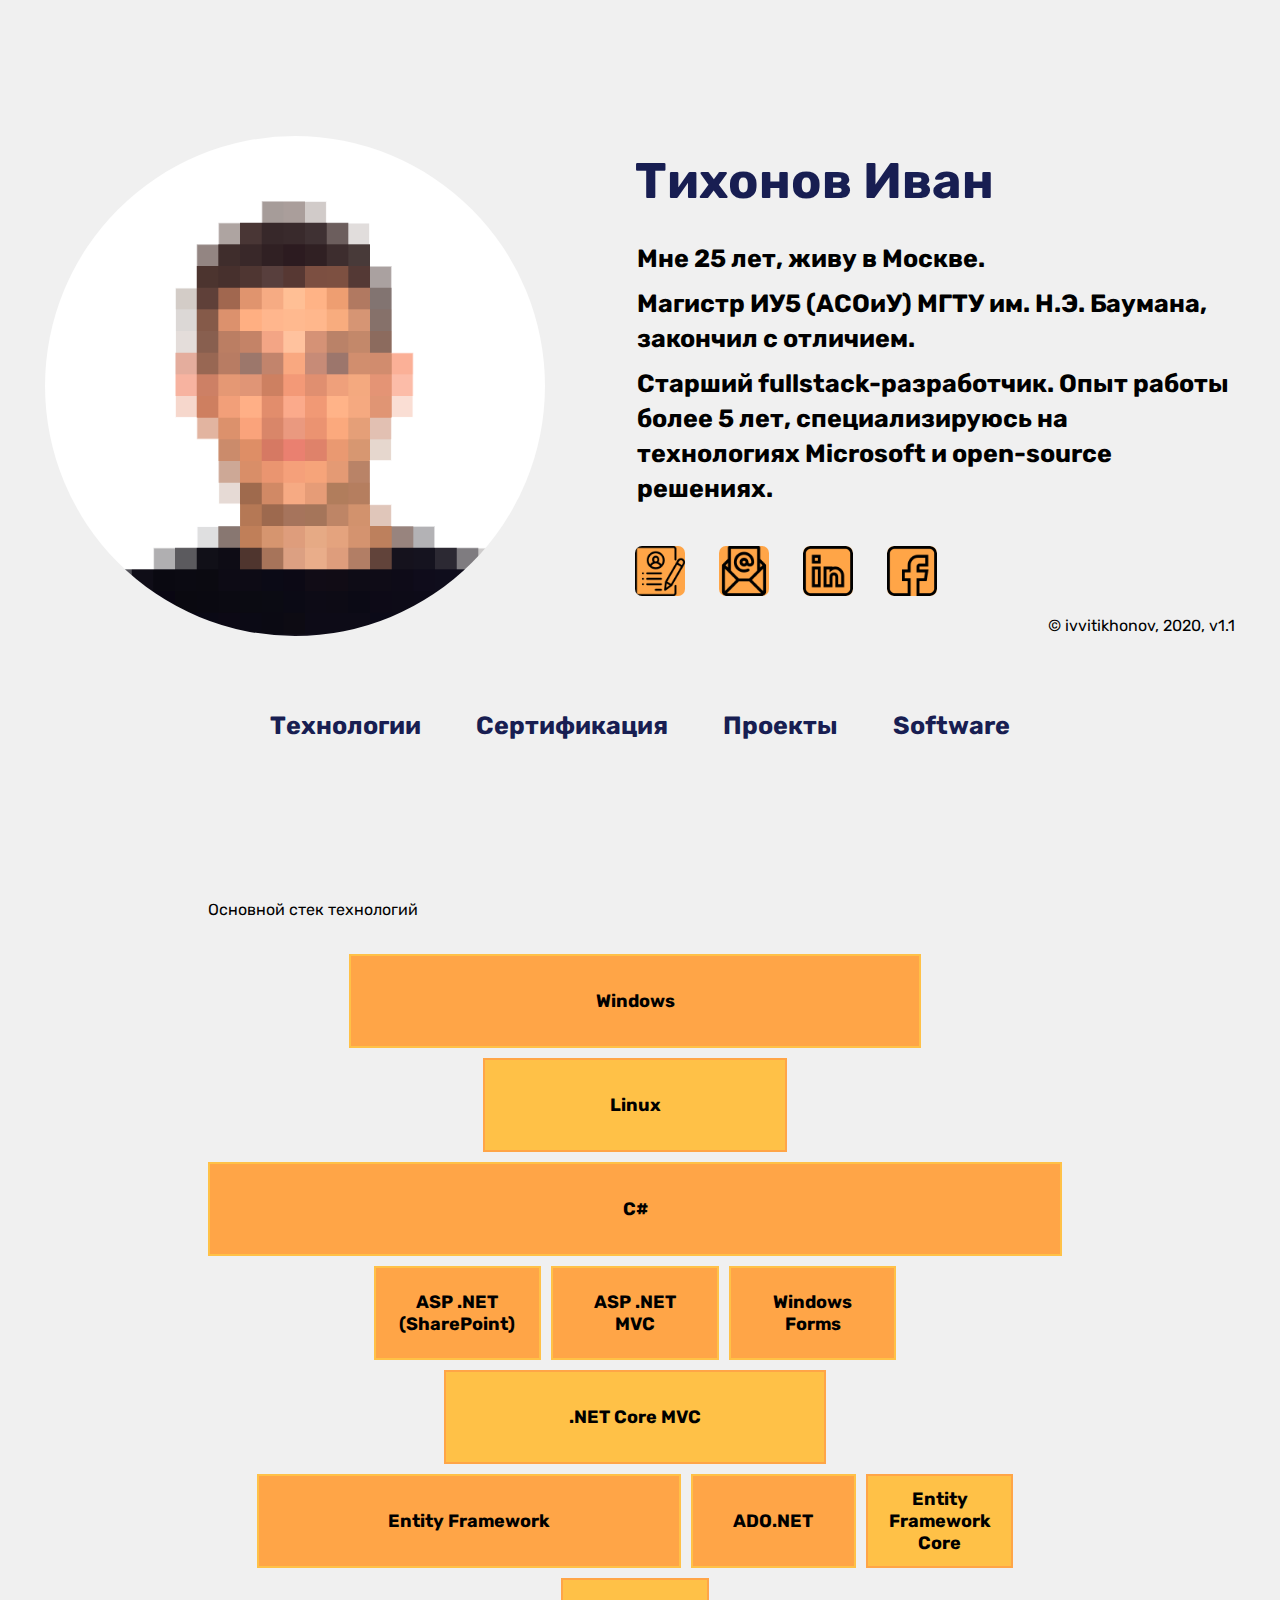
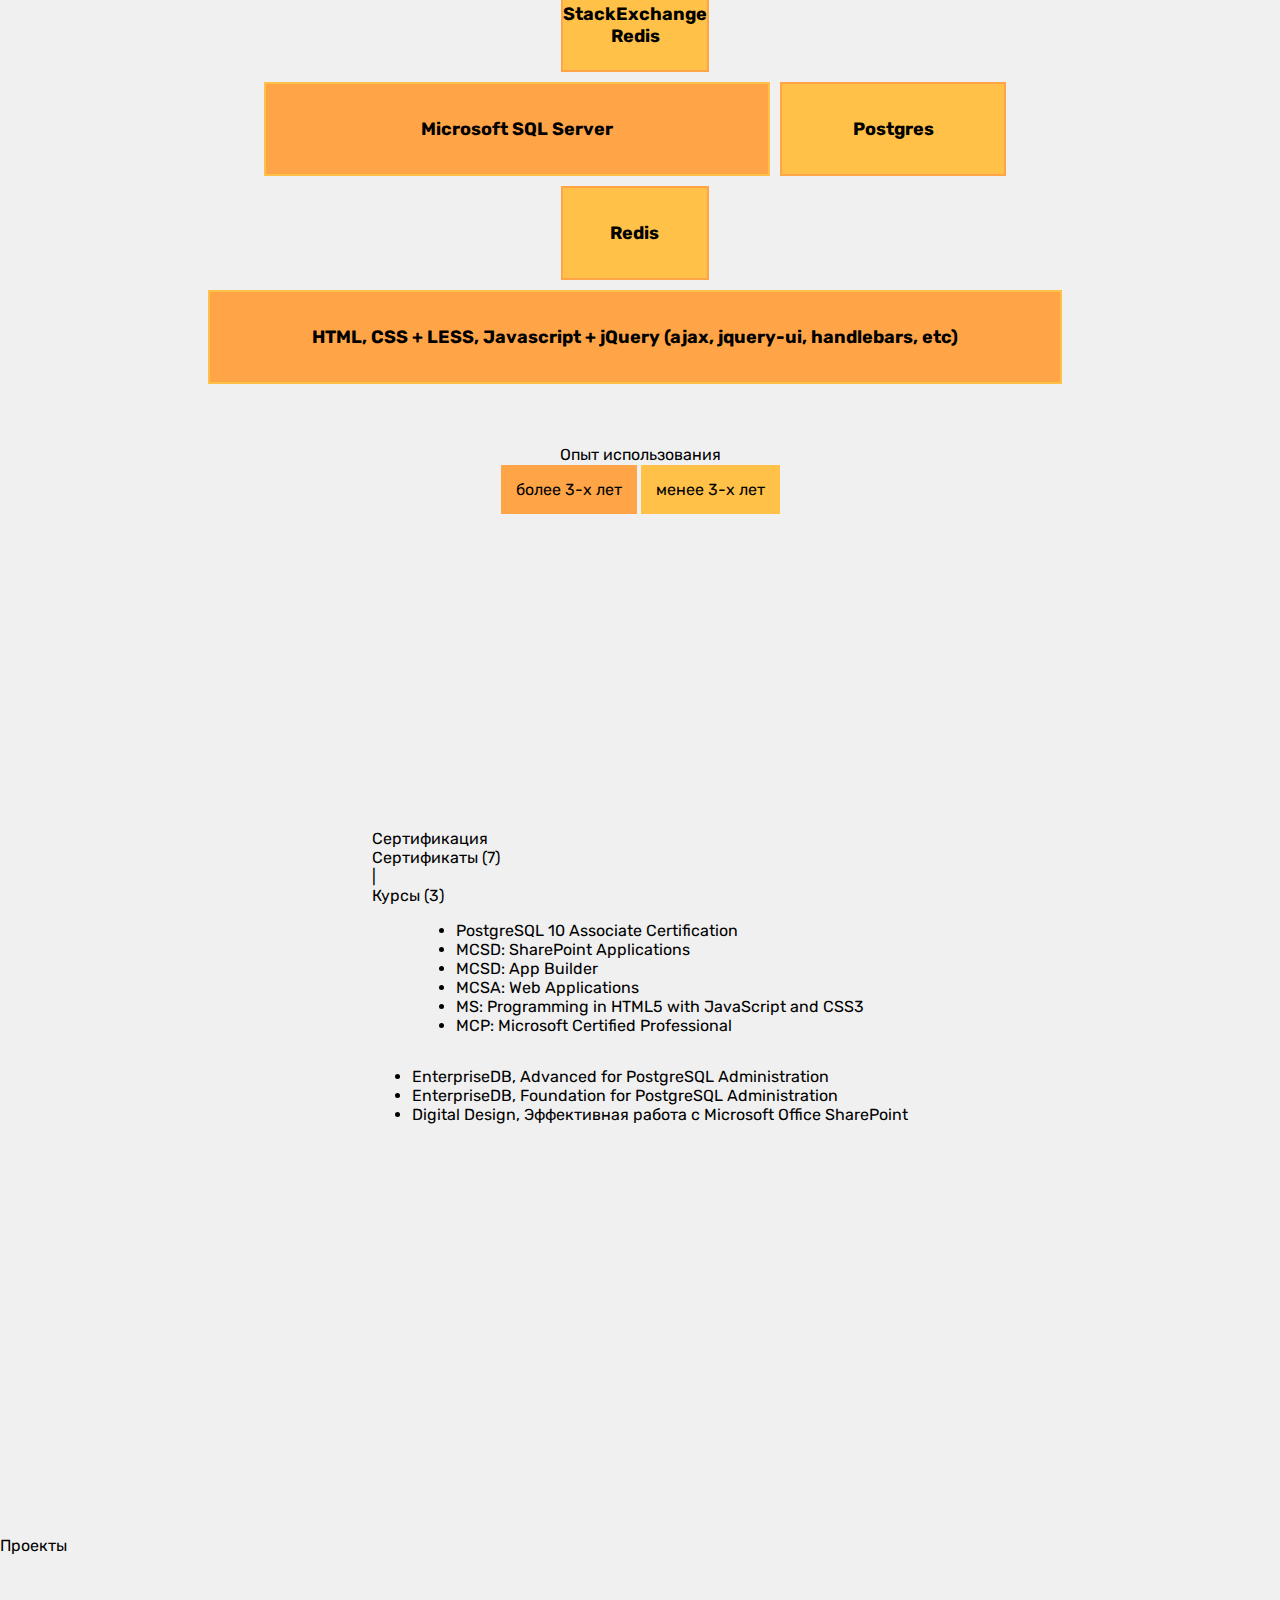
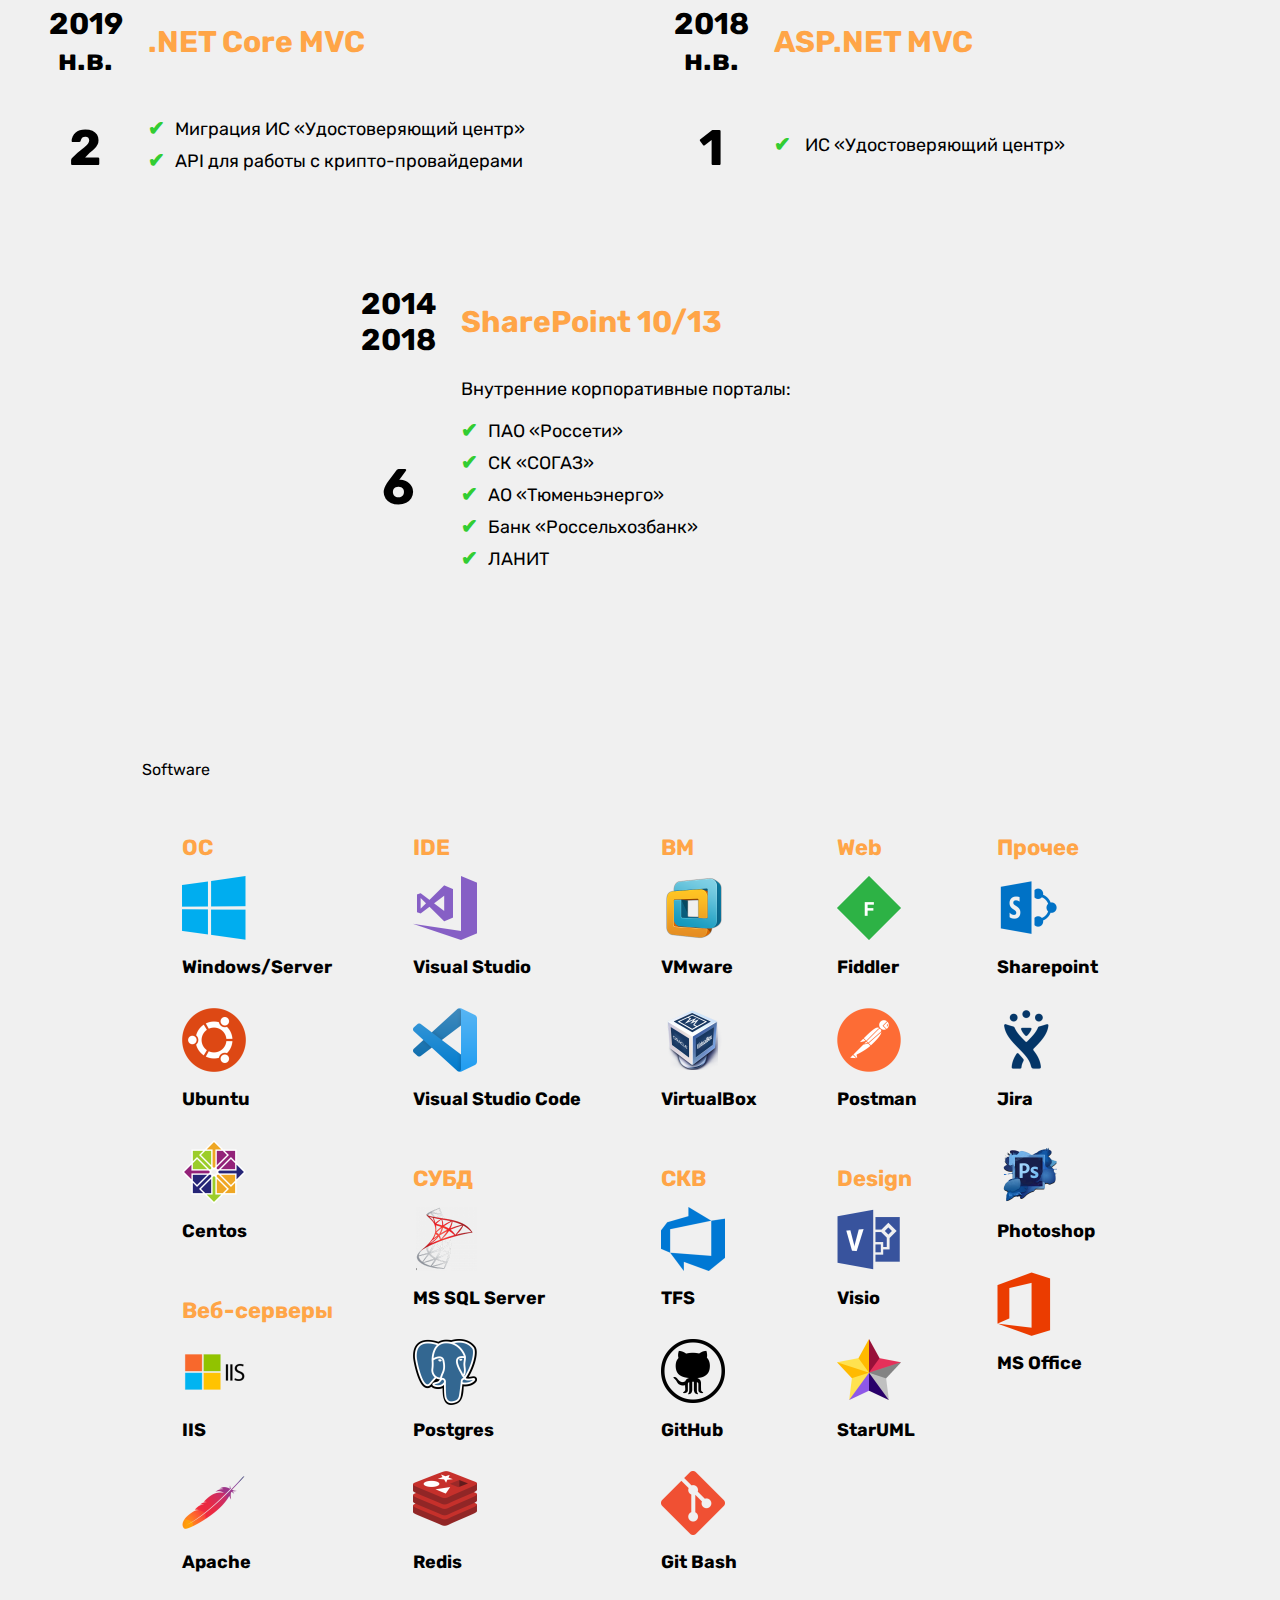
==== commit ae07b532: "fix projects" ====
--- a/index.html
+++ b/index.html
@@ -64,7 +64,7 @@
                                                 <a class="btn fb" href="https://www.facebook.com/ivvitikhonov"
                                                         target="_blank" title="Facebook"></a>
                                         </div>
-                                        <p class="copy">&copy; ivvitikhonov, 2020, v1.0 </p>
+                                        <p class="copy">&copy; ivvitikhonov, 2020, v1.1 </p>
                                 </div>
                                 <div id="nav" class="t2">
                                         <ul>
@@ -168,9 +168,8 @@
                                                 <div class="title t2 count">2</div>
                                                 <div class="description t3">
                                                         <ul>
-                                                                <li>Миграция ИС «Удостоверяющий центр
-                                                                        Федерального казначейства»</li>
-                                                                <li>«Модуль подписания»</li>
+                                                                <li>Миграция ИС «Удостоверяющий центр»</li>
+                                                                <li>API для работы с крипто-провайдерами</li>
                                                         </ul>
                                                 </div>
                                         </div>
@@ -181,8 +180,7 @@
                                                 <div class="description t3">
                                                         <ul>
                                                                 <li>
-                                                                        «Удостоверяющий центр
-                                                                        Федерального казначейства»
+                                                                        ИС «Удостоверяющий центр»
                                                                 </li>
                                                         </ul>
                                                 </div>
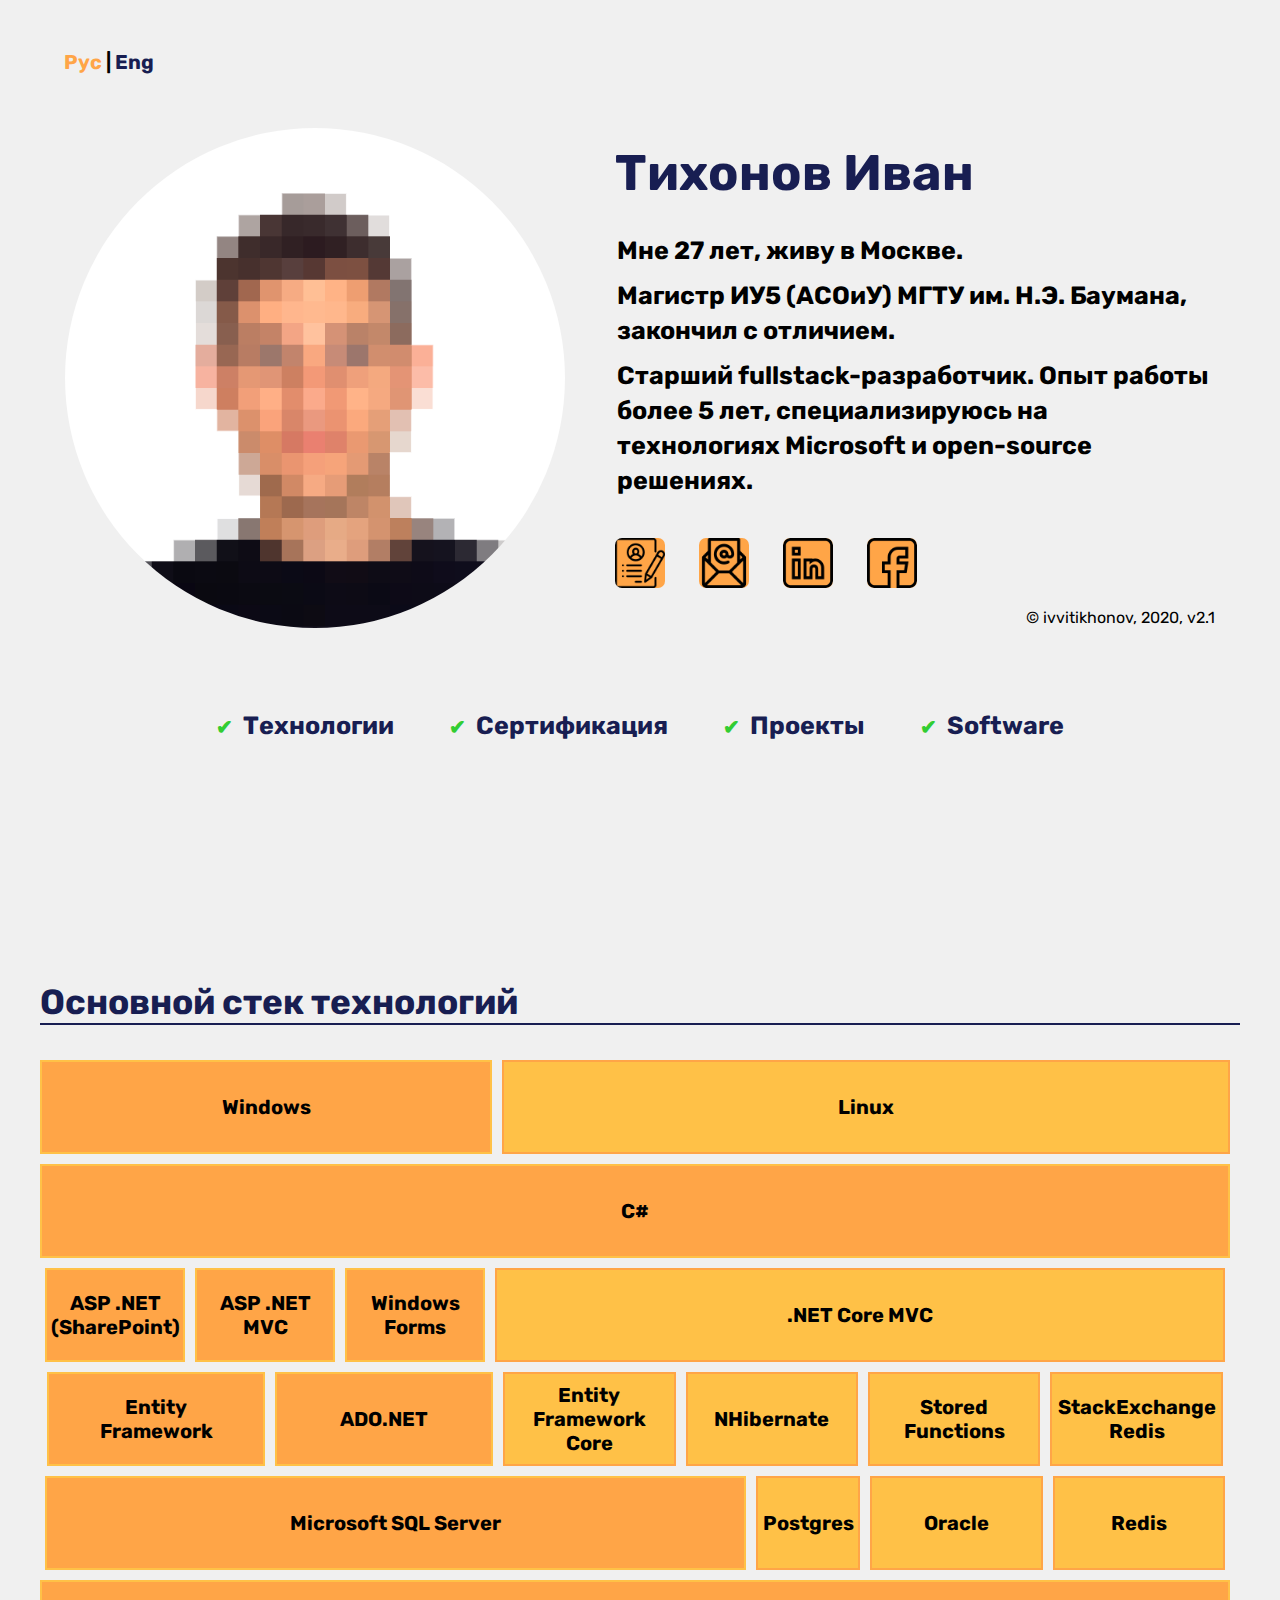
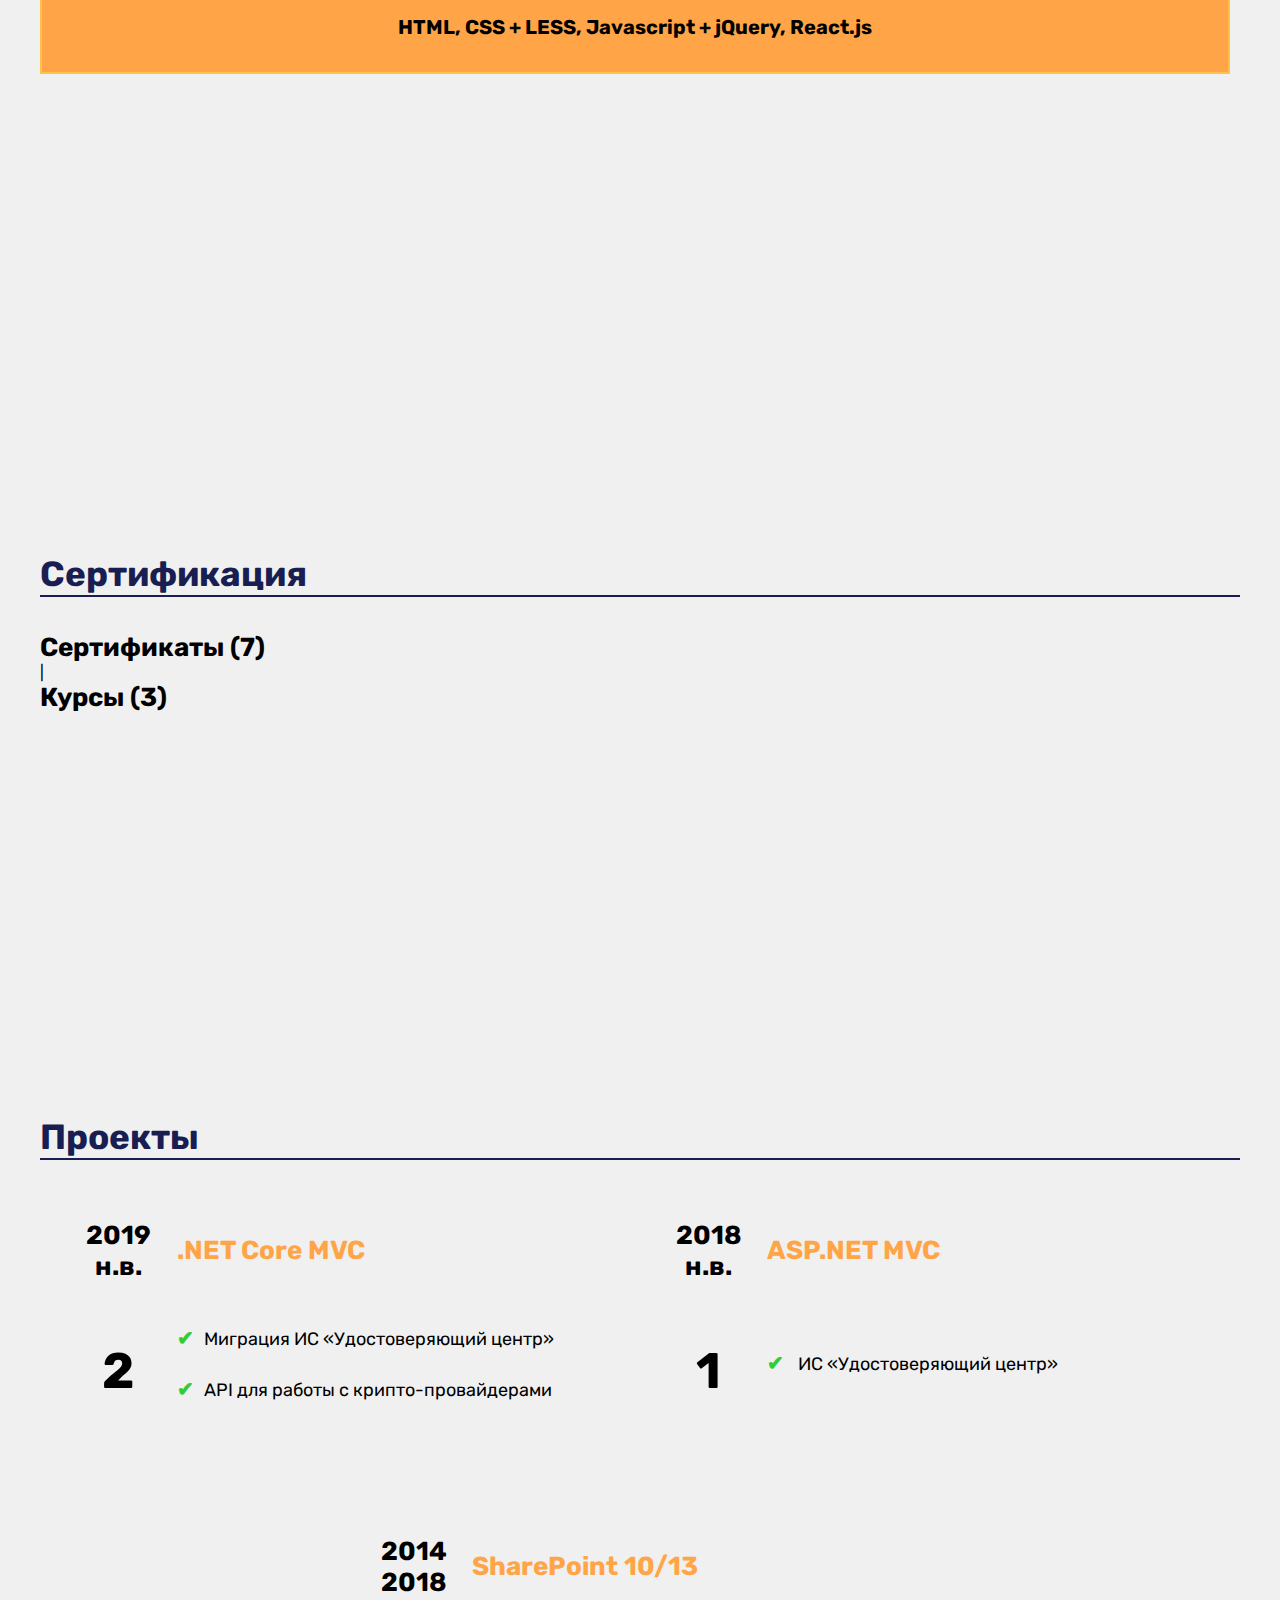
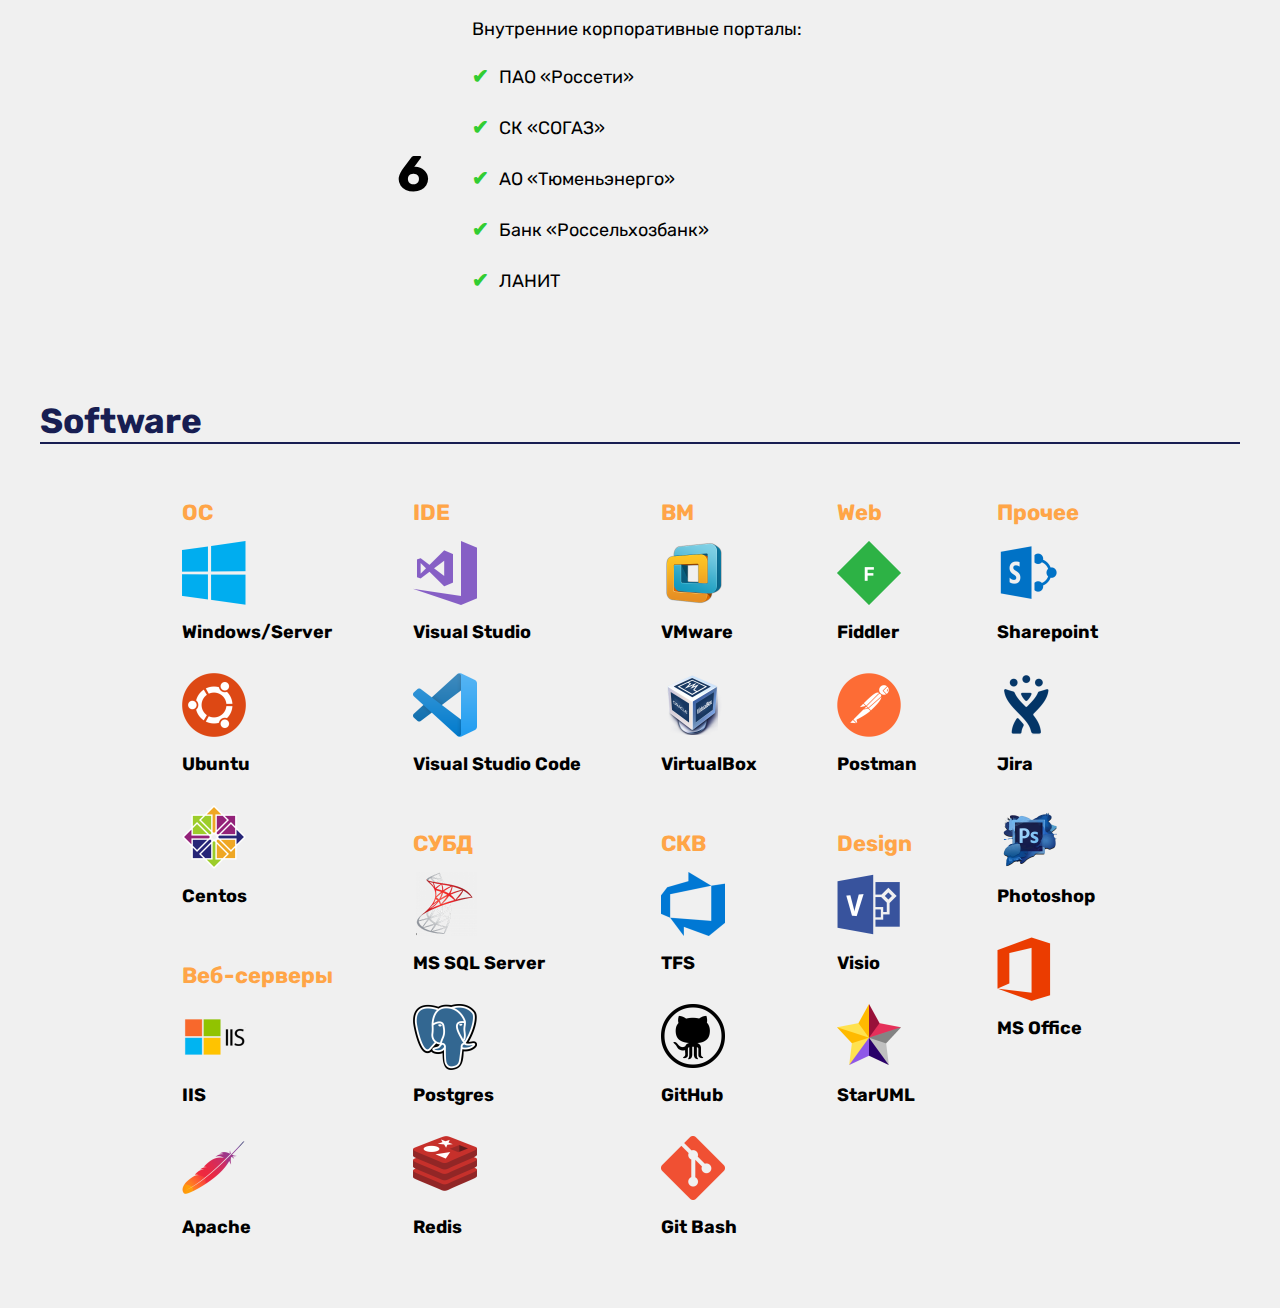
==== commit e1089c19: "update en version" ====
--- a/index.html
+++ b/index.html
@@ -3,6 +3,9 @@
 
 <head>
         <meta name="viewport" content="width=device-width, user-scalable=yes">
+        <meta charset="utf-8">
+        <meta name="yandex-verification" content="a27533f327ae9197" />
+
         <link href="https://fonts.googleapis.com/css?family=Rubik&display=swap&subset=cyrillic" rel="stylesheet">
         <link rel="stylesheet" type="text/css" href="css/style.css" />
         <link rel="stylesheet" type="text/css" href="css/about.css" />
@@ -11,10 +14,12 @@
         <link rel="stylesheet" type="text/css" href="css/projects.css" />
         <link rel="stylesheet" type="text/css" href="css/tools.css" />
         <link rel="shortcut icon" href="img/favicon_transp.ico" type="image/x-icon">
+
         <script src="js/jquery-3.4.1.min.js"></script>
         <script src="js/code.js"></script>
+
         <title>Тихонов Иван</title>
-        <meta charset="utf-8">
+
 
         <!-- Yandex.Metrika counter -->
         <script type="text/javascript">
@@ -41,6 +46,11 @@
 <body>
         <a id="up"></a>
         <main>
+                <div class="lang t3">
+                        <a href="index.html">Рус</a>
+                        <span> | </span>
+                        <a href="en.html">Eng</a>
+                </div>
                 <section class="section">
                         <div id="about" class="flex-container">
                                 <div class="photo"></div>
@@ -48,7 +58,7 @@
                                         <span class="name">
                                                 Тихонов Иван
                                         </span>
-                                        <p class="description">Мне 25 лет, живу в Москве.</p>
+                                        <p class="description">Мне 27 лет, живу в Москве.</p>
                                         <p class="description">Магистр ИУ5 (АСОиУ) МГТУ им. Н.Э. Баумана, закончил с
                                                 отличием.</p>
                                         <p class="description">Старший fullstack-разработчик. Опыт работы более 5 лет,
@@ -64,7 +74,7 @@
                                                 <a class="btn fb" href="https://www.facebook.com/ivvitikhonov"
                                                         target="_blank" title="Facebook"></a>
                                         </div>
-                                        <p class="copy">&copy; ivvitikhonov, 2020, v1.1 </p>
+                                        <p class="copy">&copy; ivvitikhonov, 2020, v2.1 </p>
                                 </div>
                                 <div id="nav" class="t2">
                                         <ul>
@@ -99,21 +109,20 @@
                                         <div class="row ef t3">Entity Framework</div>
                                         <div class="row ado-net t3">ADO.NET</div>
                                         <div class="row ef-core ls3 t3">Entity Framework Core</div>
+                                        <div class="row nhib ls3 t3">NHibernate</div>
+                                        <div class="row sql-stored ls3 t3">Stored Functions</div>
                                         <div class="row se-redis ls3 t3">StackExchange Redis</div>
                                 </div>
                                 <div class="flex-container">
                                         <div class="row ms-sql t3">Microsoft SQL Server</div>
                                         <div class="row pg ls3 t3">Postgres</div>
+                                        <div class="row oracle ls3 t3">Oracle</div>
                                         <div class="row redis ls3 t3">Redis</div>
                                 </div>
                                 <div class="flex-container">
-                                        <div class="row web t3">HTML, CSS + LESS, Javascript + jQuery
-                                                (ajax, jquery-ui, handlebars, etc)</div>
-                                </div>
-                                <div class="legend t3">
-                                        <p>Опыт использования</p>
-                                        <div class="duration mr3">более 3-х лет</div>
-                                        <div class="duration ls3">менее 3-х лет</div>
+                                        <div class="row web t3">
+                                                HTML, CSS + LESS, Javascript + jQuery, React.js
+                                        </div>
                                 </div>
                         </div>
                 </section>
@@ -151,7 +160,8 @@
                                         <ul class="course small-screen t3">
                                                 <li>EnterpriseDB, Advanced for PostgreSQL Administration</li>
                                                 <li>EnterpriseDB, Foundation for PostgreSQL Administration</li>
-                                                <li>Digital Design, Эффективная работа с Microsoft Office SharePoint</li>
+                                                <li>Digital Design, Эффективная работа с Microsoft Office SharePoint
+                                                </li>
                                         </ul>
                                 </div>
                         </div>
--- a/css/style.css
+++ b/css/style.css
@@ -5,6 +5,20 @@
   min-height: 100%;
   margin: 0;
   background-color: #f0f0f0;
+}
+.t1 {
+  font-size: 35px;
+  font-weight: bold;
+  color: #181e52;
+  border-bottom: 2px solid;
+}
+.t2 {
+  font-size: 26px;
+  font-weight: bold;
+}
+.t3 {
+  font-size: 20px;
+  color: black;
 }
 main {
   min-height: 100vh;
@@ -19,19 +33,13 @@
   justify-content: space-between;
   flex-wrap: wrap;
 }
-.page__section {
+.section {
   width: 1200px;
   max-width: 1200px;
   clear: both;
 }
-.page__section-title {
-  font-size: 35px;
-  font-weight: bold;
-  color: #181e52;
-  border-bottom: 2px solid;
-}
-.anchor {
-  text-decoration: none;
+.section .block {
+  margin: 35px 0;
 }
 .anchor:link,
 .anchor:visited {
@@ -40,7 +48,7 @@
 .anchor:hover {
   color: #ffa547;
 }
-#btn_up {
+#up {
   display: inline-block;
   background-color: #ffa547;
   border: 2px solid #f0f0f0;
@@ -55,38 +63,82 @@
   visibility: hidden;
   z-index: 1000;
 }
-#btn_up::after {
+#up::after {
   content: "\21EA";
   font-size: 40px;
   line-height: 50px;
   color: #fff;
 }
-#btn_up:hover,
-#btn_up:active {
+#up:hover,
+#up:active {
   cursor: pointer;
   background-color: #181e52;
 }
-#btn_up.show {
+#up.show {
   opacity: 1;
   visibility: visible;
 }
+.small-screen {
+  display: none;
+}
+ul {
+  padding: 0;
+  line-height: 1.8;
+}
+ul li {
+  padding-bottom: 15px;
+  list-style: none;
+}
+ul li:before {
+  content: "✔";
+  color: limegreen;
+  font-weight: bold;
+  padding-right: 10px;
+  font-size: 20px;
+}
+a {
+  text-decoration: none;
+}
+.lang {
+  width: 90%;
+  font-weight: bold;
+  position: absolute;
+  top: 50px;
+}
+.lang a {
+  color: #181e52;
+}
+.lang a:visited {
+  color: #181e52;
+}
+.lang a:first-child {
+  color: #ffa547;
+}
 @media screen and (max-width: 800px) {
-  .page__section {
+  #up {
+    background-color: #181e52;
+    right: 10px;
+  }
+  .t1 {
+    font-size: 23px;
+  }
+  .t2 {
+    font-size: 20px;
+    font-weight: bold;
+  }
+  .t3 {
+    font-size: 18px;
+  }
+  .section {
     width: 90%;
   }
-  .page__section-title {
-    font-size: 26.6px;
-  }
-  #tools .group__item {
-    display: inline-block;
-  }
-  #tools .group__item .tool__title {
+  .big-screen {
     display: none;
   }
-  #tools .group {
-    padding: 10px 20px !important;
+  .small-screen {
+    display: initial;
   }
-  #tools .group__item {
-    padding: 10px 0 !important;
+  .lang {
+    top: 20px;
   }
 }
--- a/css/main-stack.css
+++ b/css/main-stack.css
@@ -1,6 +1,5 @@
 #main-stack {
   text-align: center;
-  margin-top: 35px;
 }
 #main-stack .row {
   align-items: center;
@@ -12,7 +11,6 @@
   margin-bottom: 10px;
   margin-right: 10px;
   background: #ffa547;
-  font-size: 18px;
   font-weight: bold;
 }
 #main-stack .row.ls3 {
@@ -20,10 +18,10 @@
   border: 2px solid #ffa547;
 }
 #main-stack .row.win {
-  width: 61%;
+  width: 34%;
 }
 #main-stack .row.lin {
-  width: 30%;
+  width: 57%;
 }
 #main-stack .row.csharp {
   width: 100%;
@@ -31,27 +29,28 @@
 #main-stack .row.sp,
 #main-stack .row.net-mvc,
 #main-stack .row.win-forms {
-  width: 14.3%;
+  width: 8%;
 }
 #main-stack .row.net-core {
-  width: 39.1%;
+  width: 57.1%;
 }
-#main-stack .row.ef {
-  width: 44%;
-}
+#main-stack .row.ef,
 #main-stack .row.ado-net {
-  width: 14%;
+  width: 14.5%;
 }
 #main-stack .row.ef-core,
+#main-stack .row.nhib,
+#main-stack .row.sql-stored,
 #main-stack .row.se-redis,
-#main-stack .row.redis {
-  width: 12%;
+#main-stack .row.redis,
+#main-stack .row.oracle {
+  width: 10.7%;
 }
 #main-stack .row.ms-sql {
-  width: 53.5%;
+  width: 54.8%;
 }
 #main-stack .row.pg {
-  width: 21%;
+  width: 5%;
 }
 #main-stack .row.web {
   width: 100%;
@@ -77,13 +76,16 @@
     width: 30% !important;
   }
   #main-stack .row.csharp {
-    width: 84% !important;
+    width: 80% !important;
   }
   #main-stack .row.web {
-    width: 84% !important;
+    width: 80% !important;
   }
   #main-stack .legend {
     display: flex;
     flex-direction: column;
   }
+  #main-stack .legend .duration {
+    margin-bottom: 10px;
+  }
 }
--- a/css/projects.css
+++ b/css/projects.css
@@ -1,6 +1,5 @@
 #projects {
   text-align: center;
-  margin-top: 35px;
 }
 #projects .row {
   width: 45%;
@@ -21,20 +20,6 @@
 #projects .row.grid > div {
   padding: 10px;
 }
-#projects .row ul {
-  padding: 0;
-}
-#projects .row li {
-  padding-bottom: 8px;
-  list-style-type: none;
-}
-#projects .row li:before {
-  content: "✔";
-  color: limegreen;
-  font-weight: bold;
-  padding-right: 10px;
-  font-size: 20px;
-}
 #projects .row td:nth-child(2) {
   text-align: left;
 }
@@ -45,9 +30,16 @@
   text-align: left;
   font-size: 18px;
 }
-#projects .row .title {
-  font-size: 30px;
-  font-weight: bold;
+#projects .row .description .tags {
+  display: flex;
+  flex-flow: wrap;
+}
+#projects .row .description .tags span {
+  border: 1px solid orange;
+  border-radius: 10px 10px;
+  padding: 5px;
+  margin-bottom: 5px;
+  margin-right: 5px;
 }
 #projects .row .title.header {
   color: #ffa547;
@@ -66,11 +58,8 @@
     grid-template-columns: 100%;
     text-align: left;
   }
-  #projects .row.grid .title {
-    font-size: 22.8px;
-  }
-  #projects .row.grid .description {
-    font-size: 16px;
+  #projects .row.grid > div {
+    padding: 0 10px;
   }
   #projects .row.grid .year,
   #projects .row.grid .count {
